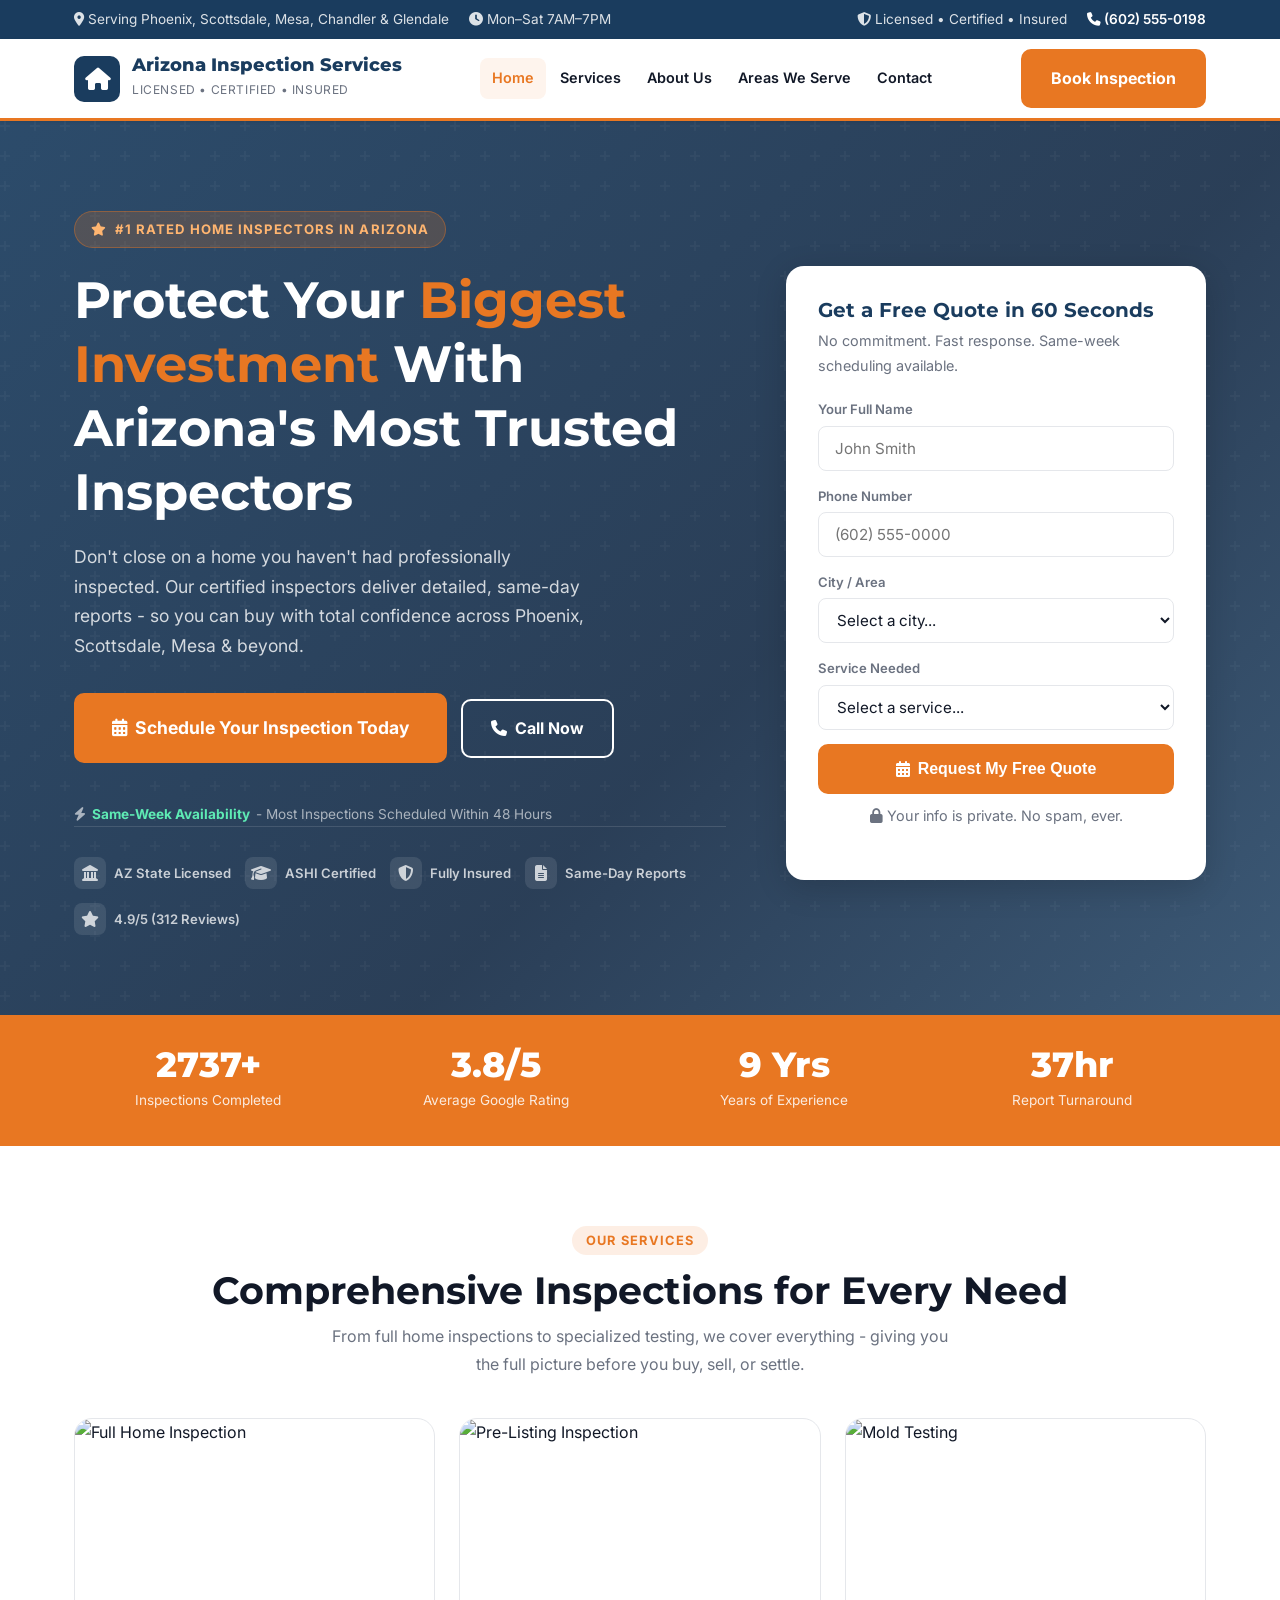
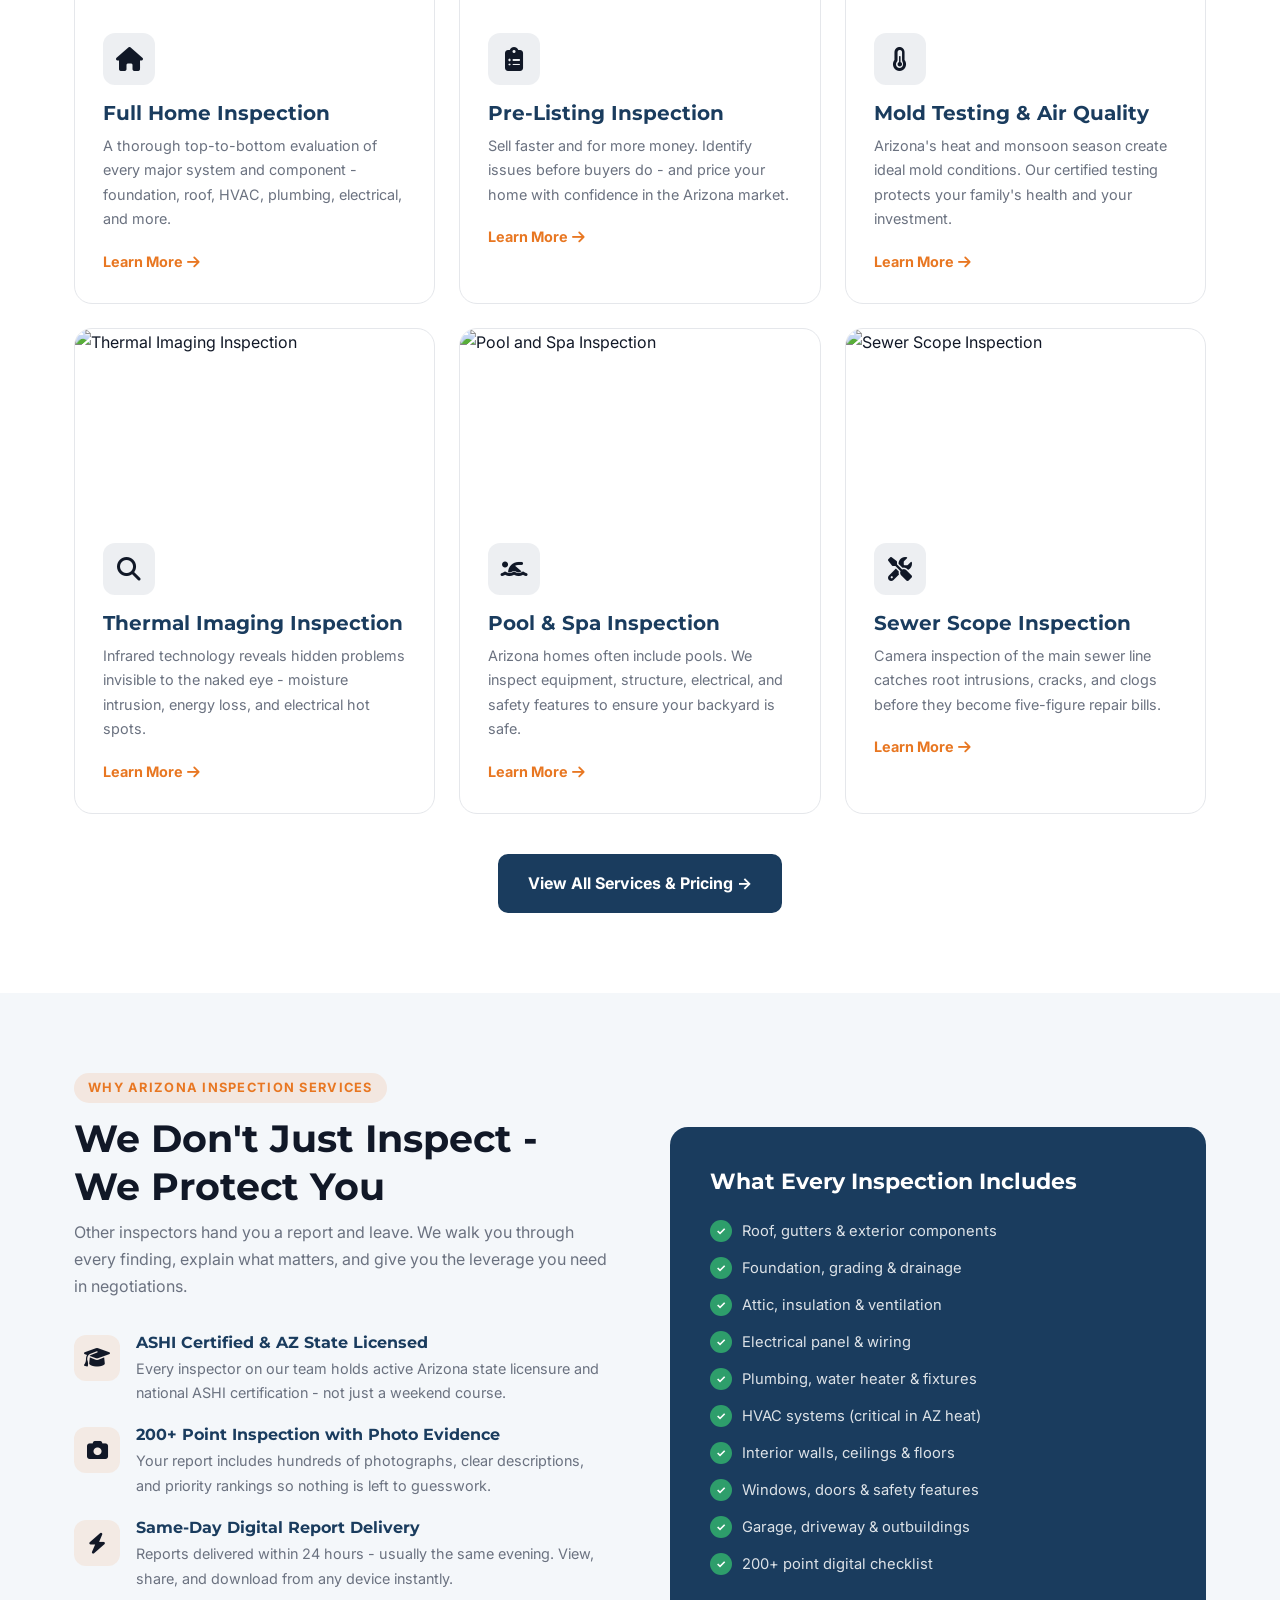
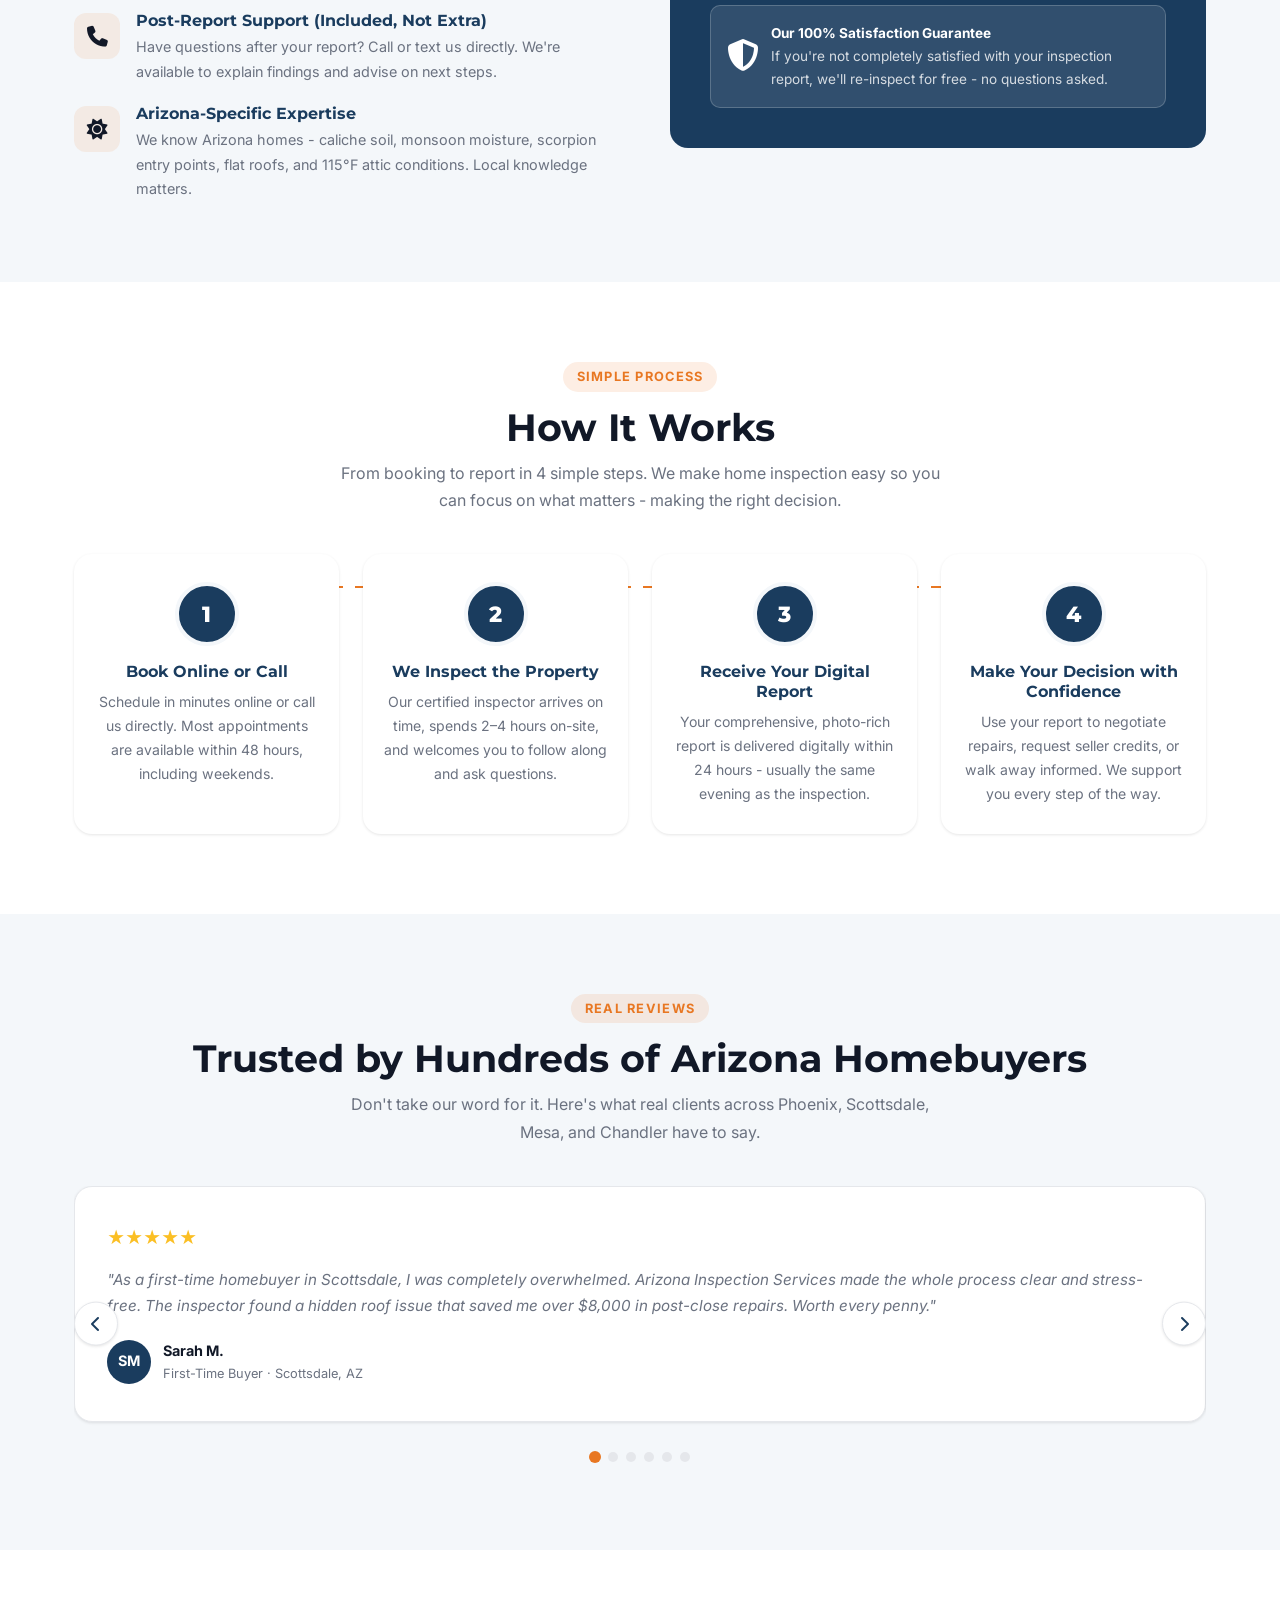
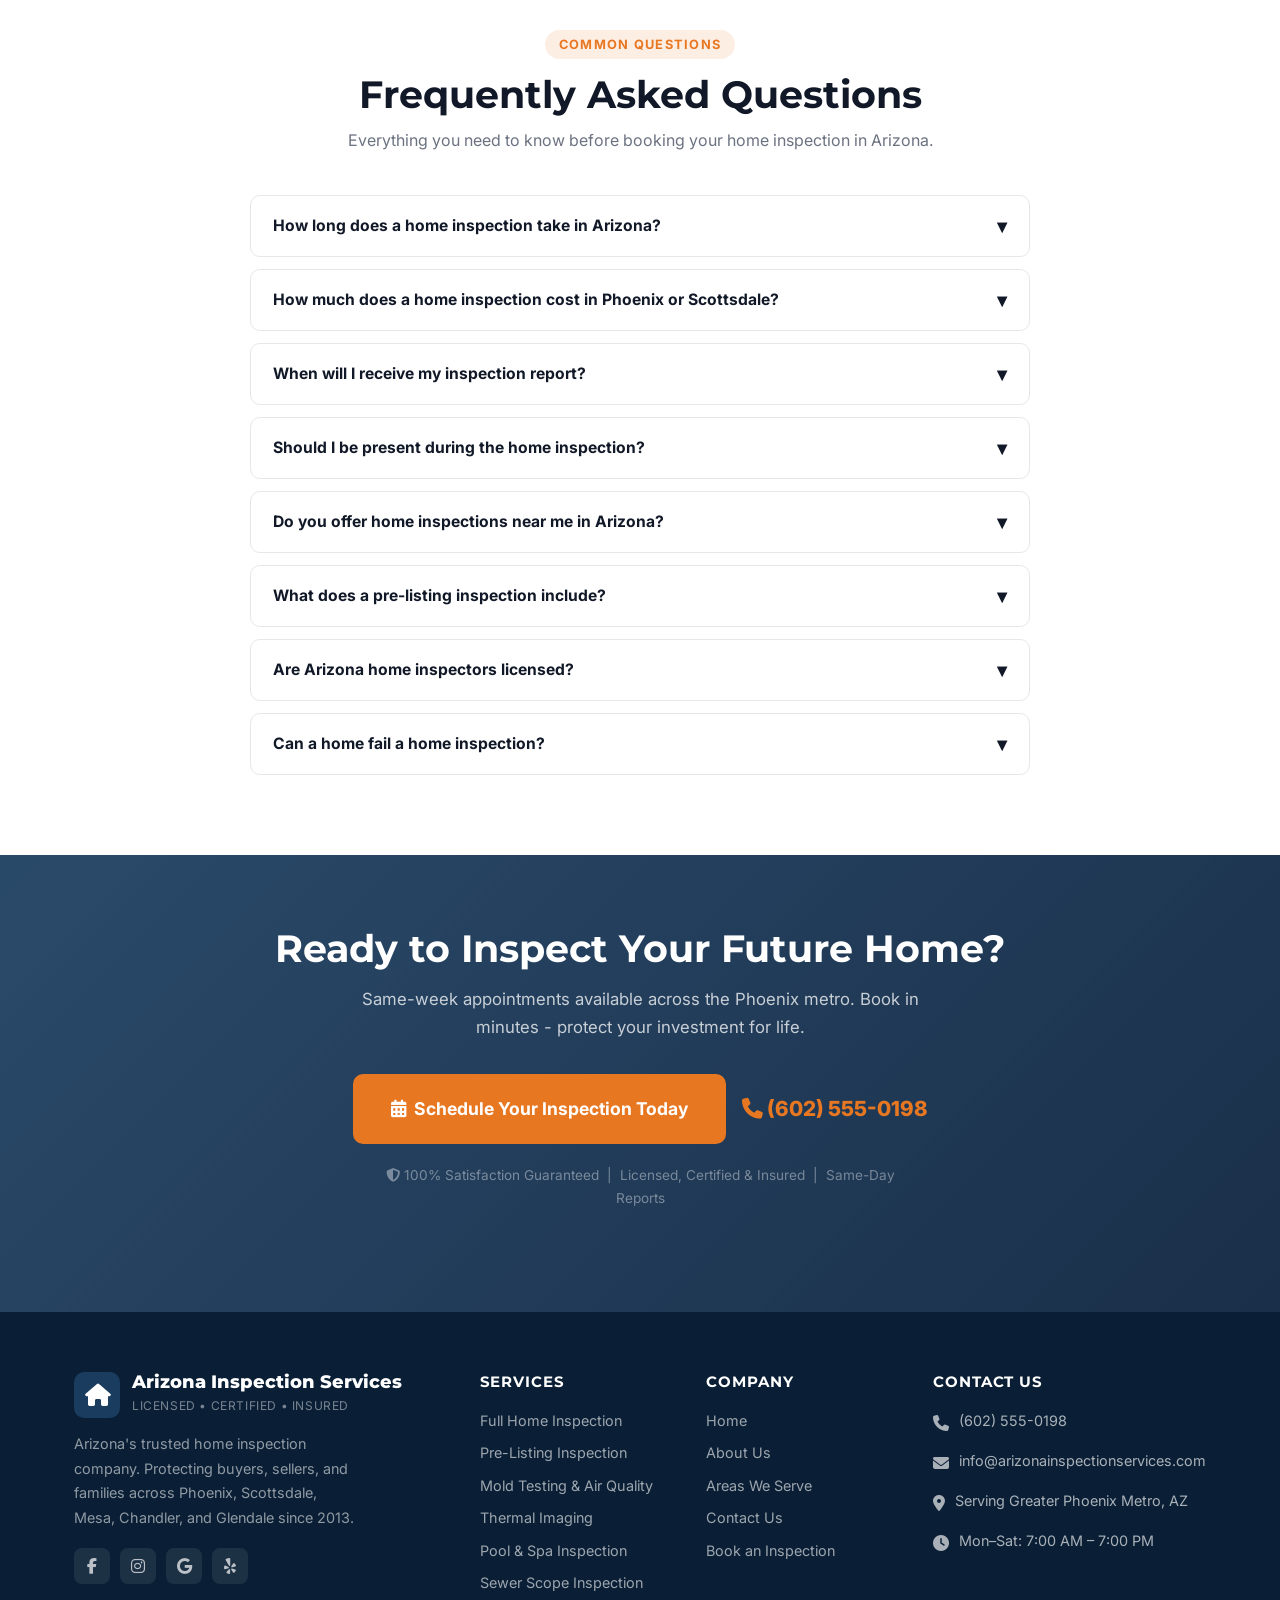
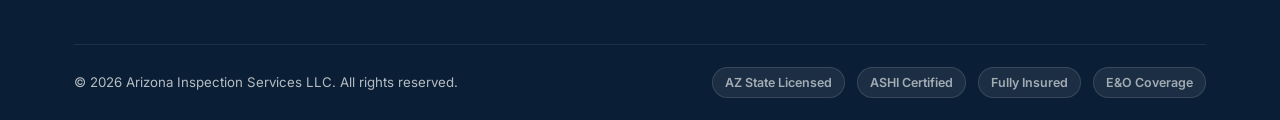
==== index.html @ c0d42d5a "first commit" ====
<!DOCTYPE html>
<html lang="en">
<head>
  <meta charset="UTF-8" />
  <meta name="viewport" content="width=device-width, initial-scale=1.0" />
  <title>Arizona Inspe             <p class="form-note"><i class="fa-solid fa-lock"></i> Your info is private. No spam, ever.</p>tion Services | Licensed Home Inspectors in Phoenix, Scottsdale & Beyond</title>
  <meta name="description" content="Arizona's most trusted home inspection company. Licensed, certified & insured. Serving Phoenix, Scottsdale, Mesa, Chandler & Glendale. Same-week availability. Book online today." />
  <meta name="keywords" content="home inspection Arizona, home inspector Phoenix AZ, home inspection Scottsdale, pre-listing inspection Arizona, sewer scope inspection near me, mold testing Arizona" />
  <link rel="canonical" href="https://www.arizonainspectionservices.com/" />

  <!-- Open Graph -->
  <meta property="og:title" content="Arizona Inspection Services | Licensed Home Inspectors" />
  <meta property="og:description" content="Arizona's most trusted home inspection company. Same-week availability. Serving Phoenix, Scottsdale, Mesa, Chandler & Glendale." />
  <meta property="og:type" content="website" />
  <meta property="og:url" content="https://www.arizonainspectionservices.com/" />

  <!-- Schema.org Local Business -->
  <script type="application/ld+json">
  {
    "@context": "https://schema.org",
    "@type": "HomeAndConstructionBusiness",
    "name": "Arizona Inspection Services",
    "description": "Licensed, certified, and insured home inspection company serving Phoenix, Scottsdale, Mesa, Chandler, and Glendale, Arizona.",
    "url": "https://www.arizonainspectionservices.com",
    "telephone": "+16025550198",
    "email": "info@arizonainspectionservices.com",
    "address": {
      "@type": "PostalAddress",
      "addressLocality": "Phoenix",
      "addressRegion": "AZ",
      "addressCountry": "US"
    },
    "areaServed": ["Phoenix", "Scottsdale", "Mesa", "Chandler", "Glendale", "Tempe", "Gilbert", "Peoria"],
    "openingHours": "Mo-Sa 07:00-19:00",
    "priceRange": "$$",
    "aggregateRating": {
      "@type": "AggregateRating",
      "ratingValue": "4.9",
      "reviewCount": "312"
    }
  }
  </script>

  <link rel="preconnect" href="https://fonts.googleapis.com" />
  <link rel="preconnect" href="https://fonts.gstatic.com" crossorigin />
  <link href="https://fonts.googleapis.com/css2?family=Inter:wght@400;600;700&family=Montserrat:wght@700;800;900&display=swap" rel="stylesheet" />
  <link rel="stylesheet" href="https://cdnjs.cloudflare.com/ajax/libs/font-awesome/6.5.1/css/all.min.css" />
  <link rel="stylesheet" href="styles.css" />
</head>
<body>

  <!-- ===== TOP BAR ===== -->
  <div class="topbar">
    <div class="container">
      <div class="topbar-left">
        <span><i class="fa-solid fa-location-dot"></i> Serving Phoenix, Scottsdale, Mesa, Chandler &amp; Glendale</span>
        <span><i class="fa-solid fa-clock"></i> Mon–Sat 7AM–7PM</span>
      </div>
      <div class="topbar-right">
        <span><i class="fa-solid fa-shield-halved"></i> Licensed &bull; Certified &bull; Insured</span>
        <a href="tel:+16025550198"><i class="fa-solid fa-phone"></i> (602) 555-0198</a>
      </div>
    </div>
  </div>

  <!-- ===== NAVBAR ===== -->
  <nav class="navbar">
    <div class="container">
      <a href="index.html" class="logo">
        <div class="logo-icon"><i class="fa-solid fa-house"></i></div>
        <div class="logo-text">
          <span>Arizona Inspection Services</span>
          <span>Licensed &bull; Certified &bull; Insured</span>
        </div>
      </a>
      <div class="nav-links">
        <a href="index.html" class="active">Home</a>
        <a href="services.html">Services</a>
        <a href="about.html">About Us</a>
        <a href="areas.html">Areas We Serve</a>
        <a href="contact.html">Contact</a>
      </div>
      <div class="nav-cta">
        <a href="tel:+16025550198" class="nav-phone"><i class="fa-solid fa-phone"></i> (602) 555-0198</a>
        <a href="contact.html" class="btn btn-primary">Book Inspection</a>
      </div>
      <div class="hamburger" aria-label="Menu">
        <span></span><span></span><span></span>
      </div>
    </div>
    <div class="mobile-menu">
      <a href="index.html">Home</a>
      <a href="services.html">Services</a>
      <a href="about.html">About Us</a>
      <a href="areas.html">Areas We Serve</a>
      <a href="contact.html">Contact</a>
      <a href="tel:+16025550198" class="btn btn-dark"><i class="fa-solid fa-phone"></i> (602) 555-0198</a>
      <a href="contact.html" class="btn btn-primary">Book Inspection</a>
    </div>
  </nav>

  <!-- ===== HERO ===== -->
  <section class="hero">
    <div class="container">
      <div class="hero-grid">
        <div class="hero-content">
          <div class="hero-badge"><i class="fa-solid fa-star"></i> #1 Rated Home Inspectors in Arizona</div>
          <h1>Protect Your <em>Biggest Investment</em> With Arizona's Most Trusted Inspectors</h1>
          <p class="hero-sub">Don't close on a home you haven't had professionally inspected. Our certified inspectors deliver detailed, same-day reports - so you can buy with total confidence across Phoenix, Scottsdale, Mesa &amp; beyond.</p>
          <div class="hero-actions">
            <a href="contact.html" class="btn btn-primary btn-lg"><i class="fa-solid fa-calendar-days"></i> Schedule Your Inspection Today</a>
            <a href="tel:+16025550198" class="btn btn-outline"><i class="fa-solid fa-phone"></i> Call Now</a>
          </div>
          <div class="hero-urgency"><i class="fa-solid fa-bolt"></i> <span>Same-Week Availability</span> - Most Inspections Scheduled Within 48 Hours</div>
          <div class="trust-badges">
            <div class="trust-badge"><div class="icon"><i class="fa-solid fa-landmark"></i></div> AZ State Licensed</div>
            <div class="trust-badge"><div class="icon"><i class="fa-solid fa-graduation-cap"></i></div> ASHI Certified</div>
            <div class="trust-badge"><div class="icon"><i class="fa-solid fa-shield-halved"></i></div> Fully Insured</div>
            <div class="trust-badge"><div class="icon"><i class="fa-solid fa-file-lines"></i></div> Same-Day Reports</div>
            <div class="trust-badge"><div class="icon"><i class="fa-solid fa-star"></i></div> 4.9/5 (312 Reviews)</div>
          </div>
        </div>

        <!-- Lead Capture Card -->
        <div class="hero-card">
          <h3>Get a Free Quote in 60 Seconds</h3>
          <p>No commitment. Fast response. Same-week scheduling available.</p>
          <form class="hero-form" action="#" method="post">
            <div class="form-group">
              <label for="h-name">Your Full Name</label>
              <input type="text" id="h-name" name="name" placeholder="John Smith" required />
            </div>
            <div class="form-group">
              <label for="h-phone">Phone Number</label>
              <input type="tel" id="h-phone" name="phone" placeholder="(602) 555-0000" required />
            </div>
            <div class="form-group">
              <label for="h-city">City / Area</label>
              <select id="h-city" name="city">
                <option value="">Select a city...</option>
                <option>Phoenix</option>
                <option>Scottsdale</option>
                <option>Mesa</option>
                <option>Chandler</option>
                <option>Glendale</option>
                <option>Tempe</option>
                <option>Gilbert</option>
                <option>Peoria</option>
                <option>Other Arizona City</option>
              </select>
            </div>
            <div class="form-group">
              <label for="h-service">Service Needed</label>
              <select id="h-service" name="service">
                <option value="">Select a service...</option>
                <option>Full Home Inspection</option>
                <option>Pre-Listing Inspection</option>
                <option>Mold Testing / Air Quality</option>
                <option>Thermal Imaging Inspection</option>
                <option>Pool &amp; Spa Inspection</option>
                <option>Sewer Scope Inspection</option>
              </select>
            </div>
            <button type="submit" class="btn btn-primary"><i class="fa-solid fa-calendar-days"></i> Request My Free Quote</button>
            <p class="form-note"><i class="fa-solid fa-lock"></i> Your info is private. No spam, ever.</p>
          </form>
        </div>
      </div>
    </div>
  </section>

  <!-- ===== STATS BAR ===== -->
  <div class="stats-bar">
    <div class="container">
      <div class="stats-grid">
        <div class="stat-item">
          <span class="stat-number" data-target="3500" data-suffix="+">3,500+</span>
          <span class="stat-label">Inspections Completed</span>
        </div>
        <div class="stat-item">
          <span class="stat-number" data-target="4.9" data-suffix="/5">4.9/5</span>
          <span class="stat-label">Average Google Rating</span>
        </div>
        <div class="stat-item">
          <span class="stat-number" data-target="12" data-suffix=" Yrs">12 Yrs</span>
          <span class="stat-label">Years of Experience</span>
        </div>
        <div class="stat-item">
          <span class="stat-number" data-target="48" data-suffix="hr">48hr</span>
          <span class="stat-label">Report Turnaround</span>
        </div>
      </div>
    </div>
  </div>

  <!-- ===== SERVICES OVERVIEW ===== -->
  <section>
    <div class="container">
      <div class="text-center fade-in">
        <span class="section-label">Our Services</span>
        <h2 class="section-title">Comprehensive Inspections for Every Need</h2>
        <p class="section-sub">From full home inspections to specialized testing, we cover everything - giving you the full picture before you buy, sell, or settle.</p>
      </div>
      <div class="services-grid">
        <div class="service-card fade-in fade-in-delay-1">
          <img src="https://images.unsplash.com/photo-1570129477492-45c003edd2be?auto=format&fit=crop&w=600&q=80" alt="Full Home Inspection" class="service-card-img" loading="lazy" />
          <div class="service-card-body">
          <div class="service-icon"><i class="fa-solid fa-house"></i></div>
          <h3>Full Home Inspection</h3>
          <p>A thorough top-to-bottom evaluation of every major system and component - foundation, roof, HVAC, plumbing, electrical, and more.</p>
          <a href="services.html#full-home" class="link">Learn More <i class="fa-solid fa-arrow-right"></i></a>
          </div>
        </div>
        <div class="service-card fade-in fade-in-delay-2">
          <img src="https://images.unsplash.com/photo-1600596542815-ffad4c1539a9?auto=format&fit=crop&w=600&q=80" alt="Pre-Listing Inspection" class="service-card-img" loading="lazy" />
          <div class="service-card-body">
          <div class="service-icon"><i class="fa-solid fa-clipboard-list"></i></div>
          <h3>Pre-Listing Inspection</h3>
          <p>Sell faster and for more money. Identify issues before buyers do - and price your home with confidence in the Arizona market.</p>
          <a href="services.html#pre-listing" class="link">Learn More <i class="fa-solid fa-arrow-right"></i></a>
          </div>
        </div>
        <div class="service-card fade-in fade-in-delay-3">
          <img src="https://images.unsplash.com/photo-1692576856158-01273c3ad9ac?auto=format&fit=crop&w=600&q=80" alt="Mold Testing" class="service-card-img" loading="lazy" />
          <div class="service-card-body">
          <div class="service-icon"><i class="fa-solid fa-temperature-half"></i></div>
          <h3>Mold Testing &amp; Air Quality</h3>
          <p>Arizona's heat and monsoon season create ideal mold conditions. Our certified testing protects your family's health and your investment.</p>
          <a href="services.html#mold-testing" class="link">Learn More <i class="fa-solid fa-arrow-right"></i></a>
          </div>
        </div>
        <div class="service-card fade-in fade-in-delay-1">
          <img src="https://images.unsplash.com/photo-1680798709568-66fb4b1df656?auto=format&fit=crop&w=600&q=80" alt="Thermal Imaging Inspection" class="service-card-img" loading="lazy" />
          <div class="service-card-body">
          <div class="service-icon"><i class="fa-solid fa-magnifying-glass"></i></div>
          <h3>Thermal Imaging Inspection</h3>
          <p>Infrared technology reveals hidden problems invisible to the naked eye - moisture intrusion, energy loss, and electrical hot spots.</p>
          <a href="services.html#thermal-imaging" class="link">Learn More <i class="fa-solid fa-arrow-right"></i></a>
          </div>
        </div>
        <div class="service-card fade-in fade-in-delay-2">
          <img src="https://images.unsplash.com/photo-1729888874373-a2ef66f919ea?auto=format&fit=crop&w=600&q=80" alt="Pool and Spa Inspection" class="service-card-img" loading="lazy" />
          <div class="service-card-body">
          <div class="service-icon"><i class="fa-solid fa-person-swimming"></i></div>
          <h3>Pool &amp; Spa Inspection</h3>
          <p>Arizona homes often include pools. We inspect equipment, structure, electrical, and safety features to ensure your backyard is safe.</p>
          <a href="services.html#pool-spa" class="link">Learn More <i class="fa-solid fa-arrow-right"></i></a>
          </div>
        </div>
        <div class="service-card fade-in fade-in-delay-3">
          <img src="https://images.unsplash.com/photo-1742112125701-6b684d5bc98f?auto=format&fit=crop&w=600&q=80" alt="Sewer Scope Inspection" class="service-card-img" loading="lazy" />
          <div class="service-card-body">
          <div class="service-icon"><i class="fa-solid fa-screwdriver-wrench"></i></div>
          <h3>Sewer Scope Inspection</h3>
          <p>Camera inspection of the main sewer line catches root intrusions, cracks, and clogs before they become five-figure repair bills.</p>
          <a href="services.html#sewer-scope" class="link">Learn More <i class="fa-solid fa-arrow-right"></i></a>
          </div>
        </div>
      </div>
      <div class="text-center" style="margin-top:40px;">
        <a href="services.html" class="btn btn-dark">View All Services &amp; Pricing →</a>
      </div>
    </div>
  </section>

  <!-- ===== WHY CHOOSE US ===== -->
  <section class="alt-bg">
    <div class="container">
      <div class="why-grid">
        <div>
          <span class="section-label">Why Arizona Inspection Services</span>
          <h2 class="section-title">We Don't Just Inspect - We Protect You</h2>
          <p style="color:var(--gray); margin-bottom:32px;">Other inspectors hand you a report and leave. We walk you through every finding, explain what matters, and give you the leverage you need in negotiations.</p>
          <div class="why-list">
            <div class="why-item fade-in">
              <div class="icon"><i class="fa-solid fa-graduation-cap"></i></div>
              <div>
                <h4>ASHI Certified &amp; AZ State Licensed</h4>
                <p>Every inspector on our team holds active Arizona state licensure and national ASHI certification - not just a weekend course.</p>
              </div>
            </div>
            <div class="why-item fade-in">
              <div class="icon"><i class="fa-solid fa-camera"></i></div>
              <div>
                <h4>200+ Point Inspection with Photo Evidence</h4>
                <p>Your report includes hundreds of photographs, clear descriptions, and priority rankings so nothing is left to guesswork.</p>
              </div>
            </div>
            <div class="why-item fade-in">
              <div class="icon"><i class="fa-solid fa-bolt"></i></div>
              <div>
                <h4>Same-Day Digital Report Delivery</h4>
                <p>Reports delivered within 24 hours - usually the same evening. View, share, and download from any device instantly.</p>
              </div>
            </div>
            <div class="why-item fade-in">
              <div class="icon"><i class="fa-solid fa-phone"></i></div>
              <div>
                <h4>Post-Report Support (Included, Not Extra)</h4>
                <p>Have questions after your report? Call or text us directly. We're available to explain findings and advise on next steps.</p>
              </div>
            </div>
            <div class="why-item fade-in">
              <div class="icon"><i class="fa-solid fa-sun"></i></div>
              <div>
                <h4>Arizona-Specific Expertise</h4>
                <p>We know Arizona homes - caliche soil, monsoon moisture, scorpion entry points, flat roofs, and 115°F attic conditions. Local knowledge matters.</p>
              </div>
            </div>
          </div>
        </div>
        <div class="why-visual fade-in">
          <h3>What Every Inspection Includes</h3>
          <div class="why-checklist">
            <div class="why-check">Roof, gutters &amp; exterior components</div>
            <div class="why-check">Foundation, grading &amp; drainage</div>
            <div class="why-check">Attic, insulation &amp; ventilation</div>
            <div class="why-check">Electrical panel &amp; wiring</div>
            <div class="why-check">Plumbing, water heater &amp; fixtures</div>
            <div class="why-check">HVAC systems (critical in AZ heat)</div>
            <div class="why-check">Interior walls, ceilings &amp; floors</div>
            <div class="why-check">Windows, doors &amp; safety features</div>
            <div class="why-check">Garage, driveway &amp; outbuildings</div>
            <div class="why-check">200+ point digital checklist</div>
          </div>
          <div class="guarantee-badge">
            <div class="g-icon"><i class="fa-solid fa-shield-halved"></i></div>
            <div>
              <p><strong>Our 100% Satisfaction Guarantee</strong><br/>If you're not completely satisfied with your inspection report, we'll re-inspect for free - no questions asked.</p>
            </div>
          </div>
        </div>
      </div>
    </div>
  </section>

  <!-- ===== HOW IT WORKS ===== -->
  <section>
    <div class="container">
      <div class="text-center fade-in">
        <span class="section-label">Simple Process</span>
        <h2 class="section-title">How It Works</h2>
        <p class="section-sub">From booking to report in 4 simple steps. We make home inspection easy so you can focus on what matters - making the right decision.</p>
      </div>
      <div class="steps-grid">
        <div class="step-card fade-in fade-in-delay-1">
          <div class="step-number">1</div>
          <h4>Book Online or Call</h4>
          <p>Schedule in minutes online or call us directly. Most appointments are available within 48 hours, including weekends.</p>
        </div>
        <div class="step-card fade-in fade-in-delay-2">
          <div class="step-number">2</div>
          <h4>We Inspect the Property</h4>
          <p>Our certified inspector arrives on time, spends 2–4 hours on-site, and welcomes you to follow along and ask questions.</p>
        </div>
        <div class="step-card fade-in fade-in-delay-3">
          <div class="step-number">3</div>
          <h4>Receive Your Digital Report</h4>
          <p>Your comprehensive, photo-rich report is delivered digitally within 24 hours - usually the same evening as the inspection.</p>
        </div>
        <div class="step-card fade-in fade-in-delay-3">
          <div class="step-number">4</div>
          <h4>Make Your Decision with Confidence</h4>
          <p>Use your report to negotiate repairs, request seller credits, or walk away informed. We support you every step of the way.</p>
        </div>
      </div>
    </div>
  </section>

  <!-- ===== TESTIMONIALS ===== -->
  <section class="alt-bg">
    <div class="container">
      <div class="text-center fade-in">
        <span class="section-label">Real Reviews</span>
        <h2 class="section-title">Trusted by Hundreds of Arizona Homebuyers</h2>
        <p class="section-sub">Don't take our word for it. Here's what real clients across Phoenix, Scottsdale, Mesa, and Chandler have to say.</p>
      </div>
      <div class="testimonial-slider">
        <div class="testimonial-track">
          <div class="testimonial-card">
            <div class="stars">★★★★★</div>
            <p class="testimonial-text">"As a first-time homebuyer in Scottsdale, I was completely overwhelmed. Arizona Inspection Services made the whole process clear and stress-free. The inspector found a hidden roof issue that saved me over $8,000 in post-close repairs. Worth every penny."</p>
            <div class="testimonial-author">
              <div class="author-avatar">SM</div>
              <div>
                <div class="author-name">Sarah M.</div>
                <div class="author-detail">First-Time Buyer · Scottsdale, AZ</div>
              </div>
            </div>
          </div>
          <div class="testimonial-card">
            <div class="stars">★★★★★</div>
            <p class="testimonial-text">"I've worked with a lot of home inspectors as a real estate agent in Phoenix. Arizona Inspection Services is my go-to referral every single time. Their reports are detailed, delivered fast, and their inspectors are professional and thorough. My clients love them."</p>
            <div class="testimonial-author">
              <div class="author-avatar">DR</div>
              <div>
                <div class="author-name">David R.</div>
                <div class="author-detail">Realtor · Phoenix, AZ</div>
              </div>
            </div>
          </div>
          <div class="testimonial-card">
            <div class="stars">★★★★★</div>
            <p class="testimonial-text">"The sewer scope inspection found a crack in the main line that would have cost $12,000 to fix. I was able to negotiate it into the sale price. These guys paid for themselves 20x over. Absolutely use them for any property in the Mesa or Chandler area."</p>
            <div class="testimonial-author">
              <div class="author-avatar">JL</div>
              <div>
                <div class="author-name">James L.</div>
                <div class="author-detail">Homebuyer · Mesa, AZ</div>
              </div>
            </div>
          </div>
          <div class="testimonial-card">
            <div class="stars">★★★★★</div>
            <p class="testimonial-text">"We ordered a pre-listing inspection before putting our Chandler home on the market. Discovered a few things we were able to fix for under $500 - and avoided any buyer requests for big credits. Sold in 6 days over asking. Best investment before selling."</p>
            <div class="testimonial-author">
              <div class="author-avatar">TK</div>
              <div>
                <div class="author-name">Tracy K.</div>
                <div class="author-detail">Home Seller · Chandler, AZ</div>
              </div>
            </div>
          </div>
          <div class="testimonial-card">
            <div class="stars">★★★★★</div>
            <p class="testimonial-text">"The thermal imaging inspection showed moisture behind a bathroom wall that the seller never disclosed. We used the report to negotiate a $6,500 credit. The inspector was incredibly knowledgeable and took the time to explain everything. Highly recommend."</p>
            <div class="testimonial-author">
              <div class="author-avatar">KP</div>
              <div>
                <div class="author-name">Karen P.</div>
                <div class="author-detail">Homebuyer · Glendale, AZ</div>
              </div>
            </div>
          </div>
          <div class="testimonial-card">
            <div class="stars">★★★★★</div>
            <p class="testimonial-text">"Booked online Monday, inspected Wednesday, report in my inbox by 8pm the same day. The process was incredibly smooth. I appreciated that I could follow the inspector room by room and ask questions in real time. Report was detailed, clear, and easy to share with my attorney."</p>
            <div class="testimonial-author">
              <div class="author-avatar">MB</div>
              <div>
                <div class="author-name">Michael B.</div>
                <div class="author-detail">Buyer &amp; Investor · Tempe, AZ</div>
              </div>
            </div>
          </div>
        </div>
        <button class="slider-btn slider-prev" aria-label="Previous"><i class="fa-solid fa-chevron-left"></i></button>
        <button class="slider-btn slider-next" aria-label="Next"><i class="fa-solid fa-chevron-right"></i></button>
        <div class="slider-dots"></div>
      </div>
    </div>
  </section>

  <!-- ===== FAQ ===== -->
  <section>
    <div class="container">
      <div class="text-center fade-in">
        <span class="section-label">Common Questions</span>
        <h2 class="section-title">Frequently Asked Questions</h2>
        <p class="section-sub">Everything you need to know before booking your home inspection in Arizona.</p>
      </div>
      <div class="faq-list">
        <div class="faq-item">
          <button class="faq-question">How long does a home inspection take in Arizona? <span class="faq-chevron">▾</span></button>
          <div class="faq-answer">A typical full home inspection takes 2–4 hours depending on the size, age, and condition of the property. Larger homes or those with pools, guest houses, or additional structures may take longer. We encourage you to be present for the full inspection.</div>
        </div>
        <div class="faq-item">
          <button class="faq-question">How much does a home inspection cost in Phoenix or Scottsdale? <span class="faq-chevron">▾</span></button>
          <div class="faq-answer">Our full home inspections start at $325 for homes under 1,500 sq ft and increase based on square footage. Specialty services like sewer scoping, mold testing, and thermal imaging are priced separately. Contact us for a fast, free quote tailored to your property.</div>
        </div>
        <div class="faq-item">
          <button class="faq-question">When will I receive my inspection report? <span class="faq-chevron">▾</span></button>
          <div class="faq-answer">Your comprehensive digital report is delivered within 24 hours of the inspection - in most cases, the same evening. Reports are photo-rich, easy to read, and can be shared instantly with your real estate agent, attorney, or lender.</div>
        </div>
        <div class="faq-item">
          <button class="faq-question">Should I be present during the home inspection? <span class="faq-chevron">▾</span></button>
          <div class="faq-answer">We strongly encourage it. Being present lets you ask questions in real time, understand the condition of the home firsthand, and get a feel for the severity of any issues found. You'll leave with far more context than the report alone can provide.</div>
        </div>
        <div class="faq-item">
          <button class="faq-question">Do you offer home inspections near me in Arizona? <span class="faq-chevron">▾</span></button>
          <div class="faq-answer">We serve all major cities in the greater Phoenix metro area including Phoenix, Scottsdale, Mesa, Chandler, Glendale, Tempe, Gilbert, Peoria, Surprise, Goodyear, and surrounding communities. Check our Areas We Serve page for a full list.</div>
        </div>
        <div class="faq-item">
          <button class="faq-question">What does a pre-listing inspection include? <span class="faq-chevron">▾</span></button>
          <div class="faq-answer">A pre-listing (seller's) inspection is identical to a full buyer's inspection. It covers all major systems and components of the home. The difference is timing - you get it before listing so you can address issues proactively, price confidently, and avoid deal-killing surprises later.</div>
        </div>
        <div class="faq-item">
          <button class="faq-question">Are Arizona home inspectors licensed? <span class="faq-chevron">▾</span></button>
          <div class="faq-answer">Yes. The state of Arizona requires home inspectors to be licensed through the Arizona Board of Technical Registration (BTR). All Arizona Inspection Services inspectors hold active AZ state licensure, national ASHI certification, and carry full E&amp;O and general liability insurance.</div>
        </div>
        <div class="faq-item">
          <button class="faq-question">Can a home fail a home inspection? <span class="faq-chevron">▾</span></button>
          <div class="faq-answer">No - a home inspection is not a pass/fail test. It's an objective evaluation of the property's current condition. All homes have some findings. The inspector's job is to document them clearly so you can make an informed decision about whether and how to proceed with the purchase.</div>
        </div>
      </div>
    </div>
  </section>

  <!-- ===== CTA BANNER ===== -->
  <section class="cta-banner">
    <div class="container">
      <h2>Ready to Inspect Your Future Home?</h2>
      <p>Same-week appointments available across the Phoenix metro. Book in minutes - protect your investment for life.</p>
      <div class="cta-actions">
        <a href="contact.html" class="btn btn-primary btn-lg"><i class="fa-solid fa-calendar-days"></i> Schedule Your Inspection Today</a>
        <div class="cta-phone">
          <a href="tel:+16025550198" style="color:var(--secondary);"><i class="fa-solid fa-phone"></i> (602) 555-0198</a>
        </div>
      </div>
      <p style="margin-top:20px; font-size:.85rem; color:rgba(255,255,255,.4);"><i class="fa-solid fa-shield-halved"></i> 100% Satisfaction Guaranteed &nbsp;|&nbsp; Licensed, Certified &amp; Insured &nbsp;|&nbsp; Same-Day Reports</p>
    </div>
  </section>

  <!-- ===== FOOTER ===== -->
  <footer>
    <div class="container">
      <div class="footer-grid">
        <div class="footer-brand">
          <a href="index.html" class="logo">
            <div class="logo-icon"><i class="fa-solid fa-house"></i></div>
            <div class="logo-text">
              <span>Arizona Inspection Services</span>
              <span>Licensed &bull; Certified &bull; Insured</span>
            </div>
          </a>
          <p>Arizona's trusted home inspection company. Protecting buyers, sellers, and families across Phoenix, Scottsdale, Mesa, Chandler, and Glendale since 2013.</p>
          <div class="footer-social">
            <a class="social-link" href="#" aria-label="Facebook"><i class="fa-brands fa-facebook-f"></i></a>
            <a class="social-link" href="#" aria-label="Instagram"><i class="fa-brands fa-instagram"></i></a>
            <a class="social-link" href="#" aria-label="Google"><i class="fa-brands fa-google"></i></a>
            <a class="social-link" href="#" aria-label="Yelp"><i class="fa-brands fa-yelp"></i></a>
          </div>
        </div>
        <div>
          <h4>Services</h4>
          <ul class="footer-links">
            <li><a href="services.html#full-home">Full Home Inspection</a></li>
            <li><a href="services.html#pre-listing">Pre-Listing Inspection</a></li>
            <li><a href="services.html#mold-testing">Mold Testing &amp; Air Quality</a></li>
            <li><a href="services.html#thermal-imaging">Thermal Imaging</a></li>
            <li><a href="services.html#pool-spa">Pool &amp; Spa Inspection</a></li>
            <li><a href="services.html#sewer-scope">Sewer Scope Inspection</a></li>
          </ul>
        </div>
        <div>
          <h4>Company</h4>
          <ul class="footer-links">
            <li><a href="index.html">Home</a></li>
            <li><a href="about.html">About Us</a></li>
            <li><a href="areas.html">Areas We Serve</a></li>
            <li><a href="contact.html">Contact Us</a></li>
            <li><a href="contact.html">Book an Inspection</a></li>
          </ul>
        </div>
        <div>
          <h4>Contact Us</h4>
          <div class="footer-contact-item">
            <span class="icon"><i class="fa-solid fa-phone"></i></span>
            <div><a href="tel:+16025550198">(602) 555-0198</a></div>
          </div>
          <div class="footer-contact-item">
            <span class="icon"><i class="fa-solid fa-envelope"></i></span>
            <div><a href="mailto:info@arizonainspectionservices.com">info@arizonainspectionservices.com</a></div>
          </div>
          <div class="footer-contact-item">
            <span class="icon"><i class="fa-solid fa-location-dot"></i></span>
            <div>Serving Greater Phoenix Metro, AZ</div>
          </div>
          <div class="footer-contact-item">
            <span class="icon"><i class="fa-solid fa-clock"></i></span>
            <div>Mon–Sat: 7:00 AM – 7:00 PM</div>
          </div>
        </div>
      </div>
      <div class="footer-bottom">
        <span>© 2026 Arizona Inspection Services LLC. All rights reserved.</span>
        <div class="footer-badges">
          <span class="footer-badge">AZ State Licensed</span>
          <span class="footer-badge">ASHI Certified</span>
          <span class="footer-badge">Fully Insured</span>
          <span class="footer-badge">E&amp;O Coverage</span>
        </div>
      </div>
    </div>
  </footer>

  <script src="script.js"></script>
</body>
</html>
---- styles.css ----
/* ============================================
   ARIZONA INSPECTION SERVICES - MAIN STYLESHEET
   ============================================ */

/* --- Reset & Base --- */
*, *::before, *::after { box-sizing: border-box; margin: 0; padding: 0; }

:root {
  --primary:    #1A3C5E;   /* Deep navy */
  --secondary:  #E87722;   /* Arizona sunset orange */
  --accent:     #2E9E6B;   /* Trust green */
  --light:      #F4F7FA;
  --dark:        #111827;
  --gray:        #6B7280;
  --border:      #E5E7EB;
  --white:       #FFFFFF;
  --font-main:   'Inter', 'Segoe UI', sans-serif;
  --font-head:   'Montserrat', 'Segoe UI', sans-serif;
  --shadow-sm:   0 1px 3px rgba(0,0,0,.10);
  --shadow-md:   0 4px 16px rgba(0,0,0,.12);
  --shadow-lg:   0 8px 32px rgba(0,0,0,.16);
  --radius:      10px;
  --radius-lg:   18px;
  --transition:  .25s ease;
}

html { scroll-behavior: smooth; }

/* --- Icon base --- */
.fa-solid, .fa-brands, .fa-regular {
  line-height: 1;
}
.icon-btn { display: inline-flex; align-items: center; gap: 8px; }


body {
  font-family: var(--font-main);
  color: var(--dark);
  background: var(--white);
  line-height: 1.7;
  font-size: 16px;
}

img { max-width: 100%; display: block; }
a  { color: inherit; text-decoration: none; }
ul { list-style: none; }

.container {
  max-width: 1180px;
  margin: 0 auto;
  padding: 0 24px;
}

/* --- Typography --- */
h1,h2,h3,h4,h5 { font-family: var(--font-head); font-weight: 700; line-height: 1.25; }
h1 { font-size: clamp(2rem, 5vw, 3.2rem); }
h2 { font-size: clamp(1.6rem, 3vw, 2.4rem); }
h3 { font-size: 1.25rem; }
p  { margin-bottom: 1rem; }

.section-label {
  display: inline-block;
  background: rgba(232,119,34,.12);
  color: var(--secondary);
  font-size: .8rem;
  font-weight: 700;
  letter-spacing: .1em;
  text-transform: uppercase;
  padding: 4px 14px;
  border-radius: 50px;
  margin-bottom: 12px;
}
.section-title { margin-bottom: .5rem; }
.section-sub   { color: var(--gray); max-width: 620px; margin: 0 auto 2.5rem; }
.text-center   { text-align: center; }

/* --- Buttons --- */
.btn {
  display: inline-flex;
  align-items: center;
  gap: 8px;
  padding: 14px 28px;
  border-radius: var(--radius);
  font-weight: 700;
  font-size: 1rem;
  cursor: pointer;
  border: 2px solid transparent;
  transition: var(--transition);
  white-space: nowrap;
}
.btn-primary {
  background: var(--secondary);
  color: var(--white);
  border-color: var(--secondary);
}
.btn-primary:hover { background: #c9631a; border-color: #c9631a; transform: translateY(-2px); box-shadow: var(--shadow-md); }

.btn-outline {
  background: transparent;
  color: var(--white);
  border-color: var(--white);
}
.btn-outline:hover { background: var(--white); color: var(--primary); }

.btn-dark {
  background: var(--primary);
  color: var(--white);
  border-color: var(--primary);
}
.btn-dark:hover { background: #122d47; }

.btn-lg { padding: 18px 36px; font-size: 1.1rem; }

/* --- Top Bar --- */
.topbar {
  background: var(--primary);
  color: rgba(255,255,255,.85);
  font-size: .85rem;
  padding: 8px 0;
}
.topbar .container {
  display: flex;
  justify-content: space-between;
  align-items: center;
  gap: 12px;
  flex-wrap: wrap;
}
.topbar a { color: var(--white); font-weight: 600; }
.topbar a:hover { color: var(--secondary); }
.topbar-left, .topbar-right { display: flex; align-items: center; gap: 20px; }

/* --- Header / Navbar --- */
.navbar {
  background: var(--white);
  position: sticky;
  top: 0;
  z-index: 100;
  box-shadow: var(--shadow-sm);
  border-bottom: 3px solid var(--secondary);
}
.navbar .container {
  display: flex;
  align-items: center;
  justify-content: space-between;
  padding-top: 10px;
  padding-bottom: 10px;
  gap: 24px;
}
.logo { display: flex; align-items: center; gap: 12px; }
.logo-icon {
  width: 46px; height: 46px;
  background: var(--primary);
  border-radius: 10px;
  display: flex; align-items: center; justify-content: center;
  color: var(--white);
  font-size: 1.4rem;
}
.logo-text span:first-child {
  display: block;
  font-family: var(--font-head);
  font-weight: 800;
  font-size: 1.1rem;
  color: var(--primary);
  line-height: 1.1;
}
.logo-text span:last-child {
  font-size: .75rem;
  color: var(--gray);
  letter-spacing: .05em;
  text-transform: uppercase;
}

.nav-links { display: flex; align-items: center; gap: 2px; }
.nav-links a {
  padding: 8px 12px;
  font-weight: 600;
  font-size: .9rem;
  color: var(--dark);
  border-radius: 8px;
  transition: var(--transition);
  white-space: nowrap;
}
.nav-links a:hover, .nav-links a.active { color: var(--secondary); background: rgba(232,119,34,.08); }

.nav-cta { display: flex; align-items: center; gap: 12px; }
.nav-phone { display: none; }
.nav-phone:hover { color: var(--secondary); }

/* Hamburger */
.hamburger { display: none; flex-direction: column; gap: 5px; cursor: pointer; padding: 8px; }
.hamburger span { width: 24px; height: 2px; background: var(--primary); transition: var(--transition); border-radius: 2px; }
.hamburger.open span:nth-child(1) { transform: rotate(45deg) translate(5px,5px); }
.hamburger.open span:nth-child(2) { opacity: 0; }
.hamburger.open span:nth-child(3) { transform: rotate(-45deg) translate(5px,-5px); }

/* Mobile menu - hidden by default on all screen sizes, shown only when .open */
.mobile-menu { display: none; }

/* --- Hero --- */
.hero {
  background:
    linear-gradient(135deg, rgba(26,60,94,0.92) 0%, rgba(13,36,64,0.88) 60%, rgba(26,60,94,0.85) 100%),
    url('https://images.unsplash.com/photo-1570129477492-45c003edd2be?auto=format&fit=crop&w=1600&q=80') center/cover no-repeat;
  color: var(--white);
  padding: 90px 0 80px;
  position: relative;
  overflow: hidden;
}
.hero::before {
  content: '';
  position: absolute;
  inset: 0;
  background: url("data:image/svg+xml,%3Csvg width='60' height='60' viewBox='0 0 60 60' xmlns='http://www.w3.org/2000/svg'%3E%3Cg fill='none' fill-rule='evenodd'%3E%3Cg fill='%23ffffff' fill-opacity='0.03'%3E%3Cpath d='M36 34v-4h-2v4h-4v2h4v4h2v-4h4v-2h-4zm0-30V0h-2v4h-4v2h4v4h2V6h4V4h-4zM6 34v-4H4v4H0v2h4v4h2v-4h4v-2H6zM6 4V0H4v4H0v2h4v4h2V6h4V4H6z'/%3E%3C/g%3E%3C/g%3E%3C/svg%3E");
}
.hero-grid {
  display: grid;
  grid-template-columns: 1fr 420px;
  gap: 60px;
  align-items: center;
  position: relative;
}
.hero-badge {
  display: inline-flex;
  align-items: center;
  gap: 8px;
  background: rgba(232,119,34,.2);
  border: 1px solid rgba(232,119,34,.4);
  color: #ffb570;
  font-size: .82rem;
  font-weight: 700;
  letter-spacing: .08em;
  text-transform: uppercase;
  padding: 6px 16px;
  border-radius: 50px;
  margin-bottom: 20px;
}
.hero h1 { color: var(--white); margin-bottom: 18px; }
.hero h1 em { color: var(--secondary); font-style: normal; }
.hero-sub {
  font-size: 1.1rem;
  color: rgba(255,255,255,.8);
  max-width: 520px;
  margin-bottom: 32px;
}
.hero-actions { display: flex; flex-wrap: wrap; gap: 14px; align-items: center; margin-bottom: 40px; }
.hero-urgency {
  font-size: .85rem;
  color: rgba(255,255,255,.6);
  display: flex; align-items: center; gap: 6px;
}
.hero-urgency span { color: #5eebb4; font-weight: 700; }

/* Trust badges */
.trust-badges {
  display: flex;
  flex-wrap: wrap;
  gap: 14px;
  padding-top: 30px;
  border-top: 1px solid rgba(255,255,255,.12);
}
.trust-badge {
  display: flex;
  align-items: center;
  gap: 8px;
  font-size: .82rem;
  color: rgba(255,255,255,.75);
  font-weight: 600;
}
.trust-badge .icon {
  width: 32px; height: 32px;
  background: rgba(255,255,255,.1);
  border-radius: 8px;
  display: flex; align-items: center; justify-content: center;
  font-size: 1rem;
}

/* Hero Card */
.hero-card {
  background: var(--white);
  border-radius: var(--radius-lg);
  padding: 32px;
  box-shadow: var(--shadow-lg);
  color: var(--dark);
}
.hero-card h3 { color: var(--primary); margin-bottom: 6px; }
.hero-card p  { color: var(--gray); font-size: .9rem; margin-bottom: 20px; }
.hero-form .form-group { margin-bottom: 14px; }
.hero-form label { display: block; font-size: .82rem; font-weight: 600; color: var(--gray); margin-bottom: 5px; }
.hero-form input,
.hero-form select,
.hero-form textarea {
  width: 100%;
  padding: 11px 14px;
  border: 1.5px solid var(--border);
  border-radius: 8px;
  font-size: .95rem;
  font-family: inherit;
  transition: var(--transition);
  background: var(--white);
  color: var(--dark);
}
.hero-form input:focus,
.hero-form select:focus,
.hero-form textarea:focus { outline: none; border-color: var(--secondary); box-shadow: 0 0 0 3px rgba(232,119,34,.12); }
.hero-form .btn { width: 100%; justify-content: center; }
.form-note { text-align: center; font-size: .78rem; color: var(--gray); margin-top: 10px; }

/* --- Stats Bar --- */
.stats-bar {
  background: var(--secondary);
  color: var(--white);
  padding: 24px 0;
}
.stats-grid {
  display: grid;
  grid-template-columns: repeat(4, 1fr);
  gap: 20px;
  text-align: center;
}
.stat-item { padding: 8px; }
.stat-number {
  display: block;
  font-family: var(--font-head);
  font-size: 2.2rem;
  font-weight: 800;
  line-height: 1;
  margin-bottom: 4px;
}
.stat-label { font-size: .85rem; opacity: .85; }

/* --- Sections --- */
section { padding: 80px 0; }
section.alt-bg { background: var(--light); }

/* --- Services Grid --- */
.services-grid {
  display: grid;
  grid-template-columns: repeat(3, 1fr);
  gap: 24px;
}
.service-card {
  background: var(--white);
  border: 1.5px solid var(--border);
  border-radius: var(--radius-lg);
  padding: 0;
  transition: var(--transition);
  position: relative;
  overflow: hidden;
}
.service-card-body {
  padding: 24px 28px 28px;
}
.service-card::before {
  content: '';
  position: absolute;
  top: 0; left: 0; right: 0;
  height: 4px;
  background: var(--secondary);
  transform: scaleX(0);
  transition: var(--transition);
  transform-origin: left;
  z-index: 2;
}
.service-card:hover { box-shadow: var(--shadow-md); transform: translateY(-4px); border-color: var(--secondary); }
.service-card:hover::before { transform: scaleX(1); }

/* Service card photo thumbnail */
.service-card-img {
  width: 100%;
  height: 190px;
  object-fit: cover;
  display: block;
}

.service-icon {
  width: 52px; height: 52px;
  background: rgba(26,60,94,.08);
  border-radius: 12px;
  display: flex; align-items: center; justify-content: center;
  font-size: 1.5rem;
  margin-bottom: 16px;
}
.service-card h3 { color: var(--primary); margin-bottom: 8px; }
.service-card p { color: var(--gray); font-size: .9rem; margin-bottom: 16px; }
.service-card .link {
  color: var(--secondary);
  font-weight: 700;
  font-size: .9rem;
  display: inline-flex; align-items: center; gap: 4px;
}
.service-card .link:hover { gap: 8px; }

/* --- Why Choose Us --- */
.why-grid {
  display: grid;
  grid-template-columns: 1fr 1fr;
  gap: 60px;
  align-items: center;
}
.why-list { display: flex; flex-direction: column; gap: 20px; }
.why-item {
  display: flex;
  gap: 16px;
  align-items: flex-start;
}
.why-item .icon {
  width: 46px; height: 46px;
  background: rgba(232,119,34,.1);
  border-radius: 12px;
  display: flex; align-items: center; justify-content: center;
  font-size: 1.3rem;
  flex-shrink: 0;
  margin-top: 2px;
}
.why-item h4 { margin-bottom: 4px; color: var(--primary); }
.why-item p  { color: var(--gray); font-size: .9rem; margin: 0; }

.why-visual {
  background: var(--primary);
  border-radius: var(--radius-lg);
  padding: 40px;
  color: var(--white);
  position: relative;
  overflow: hidden;
}
.why-visual::after {
  content: '';
}
.why-visual h3 { color: var(--white); margin-bottom: 24px; font-size: 1.4rem; }
.why-checklist { display: flex; flex-direction: column; gap: 12px; }
.why-check {
  display: flex; align-items: center; gap: 10px;
  font-size: .92rem; color: rgba(255,255,255,.85);
}
.why-check::before {
  content: '✓';
  width: 22px; height: 22px;
  background: var(--accent);
  border-radius: 50%;
  display: flex; align-items: center; justify-content: center;
  font-size: .7rem;
  font-weight: 700;
  color: var(--white);
  flex-shrink: 0;
}
.guarantee-badge {
  margin-top: 28px;
  background: rgba(255,255,255,.1);
  border: 1px solid rgba(255,255,255,.2);
  border-radius: var(--radius);
  padding: 16px;
  display: flex; align-items: center; gap: 12px;
}
.guarantee-badge .g-icon { font-size: 2rem; }
.guarantee-badge p { margin: 0; font-size: .85rem; color: rgba(255,255,255,.8); }
.guarantee-badge strong { color: var(--white); }

/* --- How It Works --- */
.steps-grid {
  display: grid;
  grid-template-columns: repeat(4, 1fr);
  gap: 24px;
  position: relative;
}
.steps-grid::before {
  content: '';
  position: absolute;
  top: 32px; left: 10%; right: 10%;
  height: 2px;
  background: repeating-linear-gradient(90deg, var(--secondary) 0, var(--secondary) 12px, transparent 12px, transparent 24px);
}
.step-card {
  text-align: center;
  padding: 28px 20px;
  background: var(--white);
  border-radius: var(--radius-lg);
  box-shadow: var(--shadow-sm);
  position: relative;
}
.step-number {
  width: 64px; height: 64px;
  background: var(--primary);
  color: var(--white);
  border-radius: 50%;
  display: flex; align-items: center; justify-content: center;
  font-family: var(--font-head);
  font-size: 1.4rem;
  font-weight: 800;
  margin: 0 auto 16px;
  position: relative;
  z-index: 1;
  border: 4px solid var(--light);
}
.step-card h4 { color: var(--primary); margin-bottom: 8px; }
.step-card p  { color: var(--gray); font-size: .88rem; margin: 0; }

/* --- Testimonials Slider --- */
.testimonial-slider {
  position: relative;
  overflow: hidden;
  margin-top: 40px;
  padding-bottom: 48px;
}
.testimonial-track {
  display: flex;
  transition: transform 0.5s cubic-bezier(0.4, 0, 0.2, 1);
  will-change: transform;
}
.testimonial-card {
  background: var(--white);
  border-radius: var(--radius-lg);
  padding: 36px 32px;
  box-shadow: var(--shadow-sm);
  border: 1.5px solid var(--border);
  min-width: 100%;
  box-sizing: border-box;
}
.slider-btn {
  position: absolute;
  top: 50%;
  transform: translateY(-60%);
  background: var(--white);
  border: 1.5px solid var(--border);
  border-radius: 50%;
  width: 44px; height: 44px;
  display: flex; align-items: center; justify-content: center;
  cursor: pointer;
  font-size: 1rem;
  color: var(--primary);
  box-shadow: var(--shadow-sm);
  transition: var(--transition);
  z-index: 2;
}
.slider-btn:hover { background: var(--primary); color: var(--white); border-color: var(--primary); }
.slider-prev { left: 0; }
.slider-next { right: 0; }
.slider-dots {
  display: flex;
  justify-content: center;
  gap: 8px;
  position: absolute;
  bottom: 8px;
  left: 0; right: 0;
}
.slider-dot {
  width: 10px; height: 10px;
  border-radius: 50%;
  background: var(--border);
  cursor: pointer;
  transition: var(--transition);
  border: none;
}
.slider-dot.active { background: var(--secondary); transform: scale(1.2); }
.stars { color: #FBBF24; font-size: 1.1rem; margin-bottom: 14px; }
.testimonial-text {
  color: var(--gray);
  font-size: .95rem;
  font-style: italic;
  margin-bottom: 20px;
  line-height: 1.7;
}
.testimonial-author { display: flex; align-items: center; gap: 12px; }
.author-avatar {
  width: 44px; height: 44px;
  border-radius: 50%;
  background: var(--primary);
  display: flex; align-items: center; justify-content: center;
  color: var(--white);
  font-weight: 700;
  font-size: .9rem;
  flex-shrink: 0;
}
.author-name { font-weight: 700; font-size: .9rem; }
.author-detail { font-size: .8rem; color: var(--gray); }

/* --- FAQ --- */
.faq-list { max-width: 780px; margin: 0 auto; display: flex; flex-direction: column; gap: 12px; }
.faq-item {
  border: 1.5px solid var(--border);
  border-radius: var(--radius);
  overflow: hidden;
}
.faq-question {
  width: 100%;
  background: none;
  border: none;
  padding: 18px 22px;
  font-family: var(--font-main);
  font-size: .98rem;
  font-weight: 700;
  color: var(--dark);
  text-align: left;
  cursor: pointer;
  display: flex;
  justify-content: space-between;
  align-items: center;
  gap: 12px;
  transition: var(--transition);
}
.faq-question:hover { background: var(--light); }
.faq-question.open { background: var(--light); color: var(--primary); }
.faq-chevron { font-size: 1.2rem; transition: var(--transition); flex-shrink: 0; }
.faq-question.open .faq-chevron { transform: rotate(180deg); }
.faq-answer {
  display: none;
  padding: 0 22px 18px;
  color: var(--gray);
  font-size: .92rem;
  line-height: 1.7;
}
.faq-answer.open { display: block; }

/* --- CTA Banner --- */
.cta-banner {
  background:
    linear-gradient(135deg, rgba(26,60,94,0.93) 0%, rgba(13,36,64,0.95) 100%),
    url('https://images.unsplash.com/photo-1600585154340-be6161a56a0c?auto=format&fit=crop&w=1400&q=80') center/cover no-repeat;
  color: var(--white);
  padding: 70px 0;
  text-align: center;
}
.cta-banner h2 { color: var(--white); margin-bottom: 12px; }
.cta-banner p  { color: rgba(255,255,255,.75); max-width: 560px; margin: 0 auto 32px; font-size: 1.05rem; }
.cta-actions  { display: flex; flex-wrap: wrap; gap: 16px; justify-content: center; align-items: center; }
.cta-phone {
  display: flex; align-items: center; gap: 10px;
  font-size: 1.3rem;
  font-weight: 800;
  color: var(--secondary);
}

/* --- Footer --- */
footer {
  background: #0a1f35;
  color: rgba(255,255,255,.7);
  padding: 60px 0 0;
}
.footer-grid {
  display: grid;
  grid-template-columns: 2fr 1fr 1fr 1.5fr;
  gap: 48px;
  margin-bottom: 48px;
}
.footer-brand .logo-text span:first-child { color: var(--white); }
.footer-brand .logo-text span:last-child  { color: rgba(255,255,255,.45); }
.footer-brand p { color: rgba(255,255,255,.55); font-size: .9rem; margin-top: 14px; max-width: 280px; }

.footer-social { display: flex; gap: 10px; margin-top: 18px; }
.social-link {
  width: 36px; height: 36px;
  background: rgba(255,255,255,.08);
  border-radius: 8px;
  display: flex; align-items: center; justify-content: center;
  font-size: 1rem;
  color: rgba(255,255,255,.7);
  transition: var(--transition);
}
.social-link:hover { background: var(--secondary); color: var(--white); }

footer h4 {
  color: var(--white);
  margin-bottom: 18px;
  font-size: .95rem;
  text-transform: uppercase;
  letter-spacing: .06em;
}
.footer-links { display: flex; flex-direction: column; gap: 8px; }
.footer-links a {
  color: rgba(255,255,255,.6);
  font-size: .9rem;
  transition: var(--transition);
  display: flex; align-items: center; gap: 6px;
}
.footer-links a:hover { color: var(--secondary); padding-left: 4px; }

.footer-contact-item {
  display: flex;
  gap: 10px;
  align-items: flex-start;
  margin-bottom: 12px;
  font-size: .9rem;
  color: rgba(255,255,255,.65);
}
.footer-contact-item .icon { font-size: 1rem; margin-top: 1px; flex-shrink: 0; }
.footer-contact-item a { color: rgba(255,255,255,.65); }
.footer-contact-item a:hover { color: var(--secondary); }

.footer-bottom {
  border-top: 1px solid rgba(255,255,255,.08);
  padding: 22px 0;
  display: flex;
  justify-content: space-between;
  align-items: center;
  gap: 12px;
  flex-wrap: wrap;
  font-size: .83rem;
}
.footer-badges { display: flex; gap: 12px; flex-wrap: wrap; }
.footer-badge {
  background: rgba(255,255,255,.07);
  border: 1px solid rgba(255,255,255,.12);
  color: rgba(255,255,255,.6);
  padding: 4px 12px;
  border-radius: 50px;
  font-size: .78rem;
  font-weight: 600;
}

/* Service detail featured image */
.service-detail-img {
  width: 100%;
  height: 240px;
  object-fit: cover;
  border-radius: var(--radius-lg);
  margin-bottom: 24px;
  display: block;
}

/* Page hero background */
.page-hero {
  background:
    linear-gradient(135deg, rgba(26,60,94,0.93) 0%, rgba(13,36,64,0.95) 100%),
    url('https://images.unsplash.com/photo-1600585154340-be6161a56a0c?auto=format&fit=crop&w=1400&q=80') center/cover no-repeat;
  color: var(--white);
  padding: 70px 0;
  text-align: center;
}
.page-hero h1 { color: var(--white); }
.page-hero p  { color: rgba(255,255,255,.75); max-width: 600px; margin: 12px auto 0; font-size: 1.05rem; }
.breadcrumb {
  display: flex;
  align-items: center;
  gap: 8px;
  font-size: .85rem;
  color: rgba(255,255,255,.55);
  justify-content: center;
  margin-bottom: 16px;
}
.breadcrumb a { color: rgba(255,255,255,.55); }
.breadcrumb a:hover { color: var(--secondary); }
.breadcrumb span { color: rgba(255,255,255,.85); }

/* Service Detail Blocks */
.service-detail {
  padding: 90px 0;
  border-bottom: 1px solid var(--border);
}
.service-detail:nth-child(even) { background: var(--light); }
.service-detail-inner {
  display: grid;
  grid-template-columns: 1fr 380px;
  gap: 60px;
  align-items: start;
}
.service-detail-inner.reverse { direction: rtl; }
.service-detail-inner.reverse > * { direction: ltr; }

.service-meta .section-label { margin-bottom: 10px; }
.service-meta h2 { color: var(--primary); margin-bottom: 14px; }
.service-meta p  { color: var(--gray); margin-bottom: 16px; }

.detail-list { margin-bottom: 20px; }
.detail-list li {
  display: flex; align-items: flex-start; gap: 10px;
  padding: 8px 0;
  border-bottom: 1px solid var(--border);
  font-size: .92rem;
  color: var(--dark);
}
.detail-list li::before {
  content: '✓';
  width: 20px; height: 20px;
  background: var(--accent);
  border-radius: 50%;
  display: flex; align-items: center; justify-content: center;
  font-size: .65rem;
  font-weight: 700;
  color: var(--white);
  flex-shrink: 0;
  margin-top: 2px;
}

.service-sidebar {
  position: sticky;
  top: 90px;
  display: flex;
  flex-direction: column;
  gap: 20px;
}
.sidebar-card {
  background: var(--white);
  border: 1.5px solid var(--border);
  border-radius: var(--radius-lg);
  padding: 24px;
  box-shadow: var(--shadow-sm);
}
.sidebar-card.highlight {
  background: var(--primary);
  border-color: var(--primary);
  color: var(--white);
}
.sidebar-card.highlight h4 { color: var(--white); margin-bottom: 8px; }
.sidebar-card.highlight p  { color: rgba(255,255,255,.75); font-size: .88rem; margin-bottom: 16px; }
.sidebar-card h4 { color: var(--primary); margin-bottom: 12px; }
.sidebar-price {
  font-family: var(--font-head);
  font-size: 2rem;
  font-weight: 800;
  color: var(--secondary);
  line-height: 1;
  margin-bottom: 4px;
}
.sidebar-price span { font-size: 1rem; color: var(--gray); font-weight: 400; }
.sidebar-list { display: flex; flex-direction: column; gap: 8px; margin: 12px 0; }
.sidebar-list li {
  display: flex; align-items: center; gap: 8px;
  font-size: .88rem; color: var(--gray);
}
.sidebar-list li::before {
  content: '→';
  color: var(--secondary);
  font-weight: 700;
  flex-shrink: 0;
}
.sidebar-card.highlight .sidebar-list li { color: rgba(255,255,255,.7); }
.sidebar-card.highlight .sidebar-list li::before { color: var(--secondary); }

/* Service Quick Nav */
.services-nav {
  background: var(--white);
  border-bottom: 1px solid var(--border);
  position: sticky;
  top: 74px;
  z-index: 50;
  box-shadow: var(--shadow-sm);
}
.services-nav .container {
  display: flex;
  overflow-x: auto;
  gap: 0;
  scrollbar-width: none;
}
.services-nav .container::-webkit-scrollbar { display: none; }
.services-nav a {
  white-space: nowrap;
  padding: 14px 20px;
  font-size: .85rem;
  font-weight: 600;
  color: var(--gray);
  border-bottom: 3px solid transparent;
  transition: var(--transition);
  display: flex; align-items: center; gap: 6px;
}
.services-nav a:hover, .services-nav a.active { color: var(--primary); border-bottom-color: var(--secondary); }

/* ============================================
   ABOUT PAGE
   ============================================ */
.about-story {
  display: grid;
  grid-template-columns: 1fr 1fr;
  gap: 60px;
  align-items: center;
}
.about-img {
  background: linear-gradient(135deg, rgba(26,60,94,0.7), rgba(13,36,64,0.75)),
    url('https://images.unsplash.com/photo-1504307651254-35680f356dfd?auto=format&fit=crop&w=800&q=80') center/cover no-repeat;
  border-radius: var(--radius-lg);
  min-height: 420px;
  display: flex;
  flex-direction: column;
  align-items: center;
  justify-content: center;
  color: var(--white);
  text-align: center;
  padding: 40px;
  gap: 16px;
  position: relative;
  overflow: hidden;
}
.about-img-icon { font-size: 5rem; opacity: .9; }
.about-img h3  { color: var(--white); font-size: 1.5rem; }
.about-img p   { color: rgba(255,255,255,.7); font-size: .9rem; margin: 0; }
.about-img-badge {
  position: absolute; bottom: 24px; right: 24px;
  background: var(--secondary);
  color: var(--white);
  border-radius: var(--radius);
  padding: 10px 16px;
  font-size: .8rem;
  font-weight: 700;
  text-align: center;
}
.about-img-badge strong { display: block; font-size: 1.5rem; }

.about-content h2 { color: var(--primary); margin-bottom: 16px; }
.about-content p  { color: var(--gray); }
.about-values { display: flex; flex-wrap: wrap; gap: 12px; margin-top: 24px; }
.value-chip {
  display: flex; align-items: center; gap: 8px;
  background: var(--light);
  border: 1px solid var(--border);
  padding: 8px 16px;
  border-radius: 50px;
  font-size: .85rem;
  font-weight: 600;
  color: var(--primary);
}

.team-grid {
  display: grid;
  grid-template-columns: repeat(3, 1fr);
  gap: 28px;
}
.team-card {
  text-align: center;
  background: var(--white);
  border-radius: var(--radius-lg);
  padding: 32px 24px;
  border: 1.5px solid var(--border);
  transition: var(--transition);
}
.team-card:hover { box-shadow: var(--shadow-md); }
.team-avatar {
  width: 80px; height: 80px;
  border-radius: 50%;
  background: var(--primary);
  display: flex; align-items: center; justify-content: center;
  font-size: 2rem;
  margin: 0 auto 16px;
}
.team-card h4 { color: var(--primary); }
.team-card .role { color: var(--secondary); font-size: .85rem; font-weight: 700; margin-bottom: 10px; }
.team-card p { color: var(--gray); font-size: .88rem; }
.cert-badges { display: flex; flex-wrap: wrap; gap: 8px; justify-content: center; margin-top: 12px; }
.cert-badge {
  background: var(--light);
  color: var(--primary);
  font-size: .72rem;
  font-weight: 700;
  padding: 3px 10px;
  border-radius: 50px;
  border: 1px solid var(--border);
}

.certifications-grid {
  display: grid;
  grid-template-columns: repeat(4, 1fr);
  gap: 24px;
}
.cert-card {
  text-align: center;
  background: var(--white);
  border-radius: var(--radius-lg);
  padding: 28px 20px;
  border: 1.5px solid var(--border);
  transition: var(--transition);
}
.cert-card:hover { border-color: var(--secondary); box-shadow: var(--shadow-sm); }
.cert-card .icon { font-size: 2.5rem; margin-bottom: 12px; }
.cert-card h4 { color: var(--primary); font-size: .95rem; margin-bottom: 6px; }
.cert-card p  { color: var(--gray); font-size: .82rem; margin: 0; }

/* ============================================
   AREAS PAGE
   ============================================ */
.areas-grid {
  display: grid;
  grid-template-columns: repeat(3, 1fr);
  gap: 28px;
}
.area-card {
  background: var(--white);
  border: 1.5px solid var(--border);
  border-radius: var(--radius-lg);
  overflow: hidden;
  transition: var(--transition);
}
.area-card:hover { box-shadow: var(--shadow-md); transform: translateY(-4px); }
.area-card-header {
  background: linear-gradient(135deg, var(--primary), #0d2440);
  color: var(--white);
  padding: 28px;
  position: relative;
  overflow: hidden;
  background-size: cover;
  background-position: center;
}
/* Dark overlay so text stays readable over photos */
.area-card-header::before {
  content: '';
  position: absolute;
  inset: 0;
  background: linear-gradient(135deg, rgba(26,60,94,0.82), rgba(13,36,64,0.88));
  z-index: 0;
}
.area-card-header > * { position: relative; z-index: 1; }
.area-card-header::after {
  content: '';
}
.area-card-icon {
  font-size: 2rem;
  opacity: .7;
  display: block;
  margin-bottom: 10px;
}

/* Team avatar icon fix */
.team-avatar i { font-size: 1.8rem; color: var(--white); }

/* Cert card icon fix */
.cert-card .icon i { font-size: 2.2rem; color: var(--primary); }
.area-card-header p  { color: rgba(255,255,255,.65); font-size: .82rem; margin: 4px 0 0; }
.area-card-body { padding: 24px; }
.area-services { display: flex; flex-direction: column; gap: 6px; margin-bottom: 18px; }
.area-services li {
  display: flex; align-items: center; gap: 8px;
  font-size: .88rem; color: var(--gray);
}
.area-services li::before { content: '•'; color: var(--secondary); font-size: 1.2rem; }
.area-card .btn { width: 100%; justify-content: center; font-size: .88rem; }

.coverage-map {
  background: var(--primary);
  border-radius: var(--radius-lg);
  padding: 50px;
  text-align: center;
  color: var(--white);
  margin-bottom: 60px;
  position: relative;
  overflow: hidden;
}
.coverage-map::before {
  content: '';
}
.coverage-map h2 { color: var(--white); margin-bottom: 10px; }
.coverage-map p  { color: rgba(255,255,255,.7); max-width: 520px; margin: 0 auto 28px; }
.coverage-cities {
  display: flex;
  flex-wrap: wrap;
  gap: 10px;
  justify-content: center;
  margin-bottom: 28px;
}
.city-chip {
  background: rgba(255,255,255,.1);
  border: 1px solid rgba(255,255,255,.2);
  color: var(--white);
  padding: 6px 18px;
  border-radius: 50px;
  font-size: .88rem;
  font-weight: 600;
  transition: var(--transition);
}
.city-chip:hover { background: var(--secondary); border-color: var(--secondary); }

/* ============================================
   CONTACT PAGE
   ============================================ */
.contact-grid {
  display: grid;
  grid-template-columns: 1fr 420px;
  gap: 60px;
  align-items: start;
}
.contact-form-wrap {
  background: var(--white);
  border: 1.5px solid var(--border);
  border-radius: var(--radius-lg);
  padding: 40px;
  box-shadow: var(--shadow-sm);
}
.contact-form-wrap h2 { color: var(--primary); margin-bottom: 8px; }
.contact-form-wrap > p { color: var(--gray); margin-bottom: 28px; }

.form-group { margin-bottom: 18px; }
.form-row { display: grid; grid-template-columns: 1fr 1fr; gap: 16px; }
label { display: block; font-size: .85rem; font-weight: 600; color: var(--dark); margin-bottom: 6px; }
input[type="text"],
input[type="email"],
input[type="tel"],
input[type="date"],
select,
textarea {
  width: 100%;
  padding: 12px 16px;
  border: 1.5px solid var(--border);
  border-radius: 8px;
  font-size: .95rem;
  font-family: inherit;
  transition: var(--transition);
  background: var(--white);
  color: var(--dark);
}
input:focus, select:focus, textarea:focus {
  outline: none;
  border-color: var(--secondary);
  box-shadow: 0 0 0 3px rgba(232,119,34,.1);
}
textarea { resize: vertical; min-height: 110px; }
.submit-btn { width: 100%; justify-content: center; margin-top: 8px; }
.form-privacy { text-align: center; font-size: .78rem; color: var(--gray); margin-top: 12px; }

.contact-info { display: flex; flex-direction: column; gap: 20px; }
.contact-info-card {
  background: var(--white);
  border: 1.5px solid var(--border);
  border-radius: var(--radius-lg);
  padding: 24px;
}
.contact-info-card.featured {
  background: var(--primary);
  border-color: var(--primary);
  color: var(--white);
}
.contact-info-card.featured h3 { color: var(--white); margin-bottom: 6px; }
.contact-info-card.featured p  { color: rgba(255,255,255,.7); font-size: .88rem; margin-bottom: 16px; }
.contact-info-card h3 { color: var(--primary); margin-bottom: 16px; font-size: 1.1rem; }
.contact-detail-row {
  display: flex; align-items: flex-start; gap: 12px;
  padding: 10px 0;
  border-bottom: 1px solid rgba(255,255,255,.1);
}
.contact-detail-row:last-of-type { border-bottom: none; }
.contact-info-card:not(.featured) .contact-detail-row { border-color: var(--border); }
.contact-detail-row .d-icon {
  width: 36px; height: 36px;
  background: rgba(255,255,255,.1);
  border-radius: 8px;
  display: flex; align-items: center; justify-content: center;
  font-size: 1rem;
  flex-shrink: 0;
}
.contact-info-card:not(.featured) .contact-detail-row .d-icon {
  background: rgba(26,60,94,.08);
}
.contact-detail-row .d-label {
  font-size: .78rem;
  color: rgba(255,255,255,.55);
  font-weight: 600;
  text-transform: uppercase;
  letter-spacing: .05em;
}
.contact-info-card:not(.featured) .contact-detail-row .d-label { color: var(--gray); }
.contact-detail-row .d-value {
  font-weight: 700;
  color: var(--white);
  font-size: .95rem;
}
.contact-detail-row .d-value a { color: var(--white); }
.contact-info-card:not(.featured) .contact-detail-row .d-value { color: var(--dark); }
.contact-info-card:not(.featured) .contact-detail-row .d-value a { color: var(--primary); }

.hours-list { display: flex; flex-direction: column; gap: 8px; }
.hours-row { display: flex; justify-content: space-between; font-size: .9rem; }
.hours-row .day { color: var(--gray); }
.hours-row .time { font-weight: 700; color: var(--dark); }
.hours-row.today .day, .hours-row.today .time { color: var(--accent); }

/* ============================================
   RESPONSIVE
   ============================================ */

/* --- 1024px: Tablet landscape --- */
@media (max-width: 1024px) {
  .hero-grid {
    grid-template-columns: 1fr;
    gap: 40px;
  }
  .hero-card            { max-width: 560px; }
  .hero-sub             { max-width: 100%; }

  .why-grid             { grid-template-columns: 1fr; gap: 40px; }
  .why-visual           { padding: 32px; }

  .footer-grid          { grid-template-columns: 1fr 1fr; gap: 36px; }

  .certifications-grid  { grid-template-columns: repeat(2, 1fr); }

  .service-detail       { padding: 64px 0; }
  .service-detail-inner {
    grid-template-columns: 1fr;
    gap: 36px;
  }
  .service-detail-inner.reverse { direction: ltr; }
  .service-sidebar      { position: static; flex-direction: row; flex-wrap: wrap; }
  .sidebar-card         { flex: 1 1 280px; }

  .about-story          { grid-template-columns: 1fr; gap: 40px; }
  .about-img            { min-height: 300px; }

  .contact-grid         { grid-template-columns: 1fr; gap: 40px; }
  .contact-form-wrap    { padding: 32px; }
}

/* --- 768px: Tablet portrait --- */
@media (max-width: 768px) {
  /* Base */
  section               { padding: 52px 0; }
  .container            { padding: 0 20px; }
  h1                    { font-size: clamp(1.7rem, 7vw, 2.6rem); }
  h2                    { font-size: clamp(1.4rem, 5vw, 2rem); }

  /* Topbar */
  .topbar               { display: none; }

  /* Navbar */
  .navbar .container    { padding-top: 12px; padding-bottom: 12px; }
  .nav-links, .nav-cta  { display: none; }
  .hamburger            { display: flex; }
  .navbar               { position: sticky; top: 0; }

  /* Mobile menu */
  .mobile-menu {
    display: none;
    position: absolute;
    top: 100%;
    left: 0; right: 0;
    background: var(--white);
    border-top: 1px solid var(--border);
    padding: 12px 20px 20px;
    box-shadow: var(--shadow-md);
    flex-direction: column;
    gap: 2px;
    z-index: 99;
  }
  .mobile-menu.open     { display: flex; }
  .mobile-menu a {
    padding: 13px 10px;
    font-weight: 600;
    font-size: .95rem;
    color: var(--dark);
    border-bottom: 1px solid var(--border);
  }
  .mobile-menu a:last-of-type { border-bottom: none; }
  .mobile-menu .btn     { margin-top: 10px; justify-content: center; width: 100%; }

  /* Hero */
  .hero                 { padding: 48px 0 40px; }
  .hero-grid            { gap: 32px; }
  .hero-card            { max-width: 100%; }
  .hero-actions         { gap: 10px; }
  .hero-actions .btn    { width: 100%; justify-content: center; }
  .trust-badges         { gap: 10px; }

  /* Stats */
  .stats-grid           { grid-template-columns: repeat(2, 1fr); gap: 2px; }
  .stat-number          { font-size: 1.8rem; }

  /* Services grid */
  .services-grid        { grid-template-columns: 1fr; }

  /* How It Works */
  .steps-grid           { grid-template-columns: repeat(2, 1fr); }
  .steps-grid::before   { display: none; }

  /* Testimonials */
  .testimonial-slider     { padding-bottom: 48px; }

  /* Why section */
  .why-visual           { padding: 28px; }

  /* CTA Banner */
  .cta-banner           { padding: 52px 0; }
  .cta-actions          { flex-direction: column; gap: 12px; align-items: stretch; }
  .cta-actions .btn     { justify-content: center; width: 100%; max-width: 400px; margin: 0 auto; }
  .cta-phone            { justify-content: center; font-size: 1.1rem; }

  /* Footer */
  .footer-grid          { grid-template-columns: 1fr; gap: 28px; }
  .footer-bottom        { flex-direction: column; text-align: center; gap: 10px; }
  .footer-badges        { justify-content: center; }

  /* Forms */
  .form-row             { grid-template-columns: 1fr; gap: 0; }
  .contact-form-wrap    { padding: 24px 20px; }

  /* Page hero */
  .page-hero            { padding: 48px 0; }

  /* Service detail */
  .service-detail       { padding: 48px 0; }
  .service-sidebar      { flex-direction: column; }
  .sidebar-card         { flex: 1 1 auto; }

  /* Areas */
  .areas-grid           { grid-template-columns: 1fr; }
  .coverage-map         { padding: 32px 20px; }

  /* About */
  .about-story          { grid-template-columns: 1fr; gap: 32px; }
  .about-img            { min-height: 260px; }
  .team-grid            { grid-template-columns: 1fr; }
  .certifications-grid  { grid-template-columns: repeat(2, 1fr); gap: 16px; }

  /* Contact */
  .contact-grid         { gap: 28px; }
  .contact-info-card    { padding: 20px; }
}

/* --- 480px: Mobile phones --- */
@media (max-width: 480px) {
  /* Base */
  section               { padding: 40px 0; }
  .container            { padding: 0 16px; }

  /* Logo text shrink */
  .logo-text span:first-child { font-size: .95rem; }
  .logo-text span:last-child  { display: none; }

  /* Hero */
  .hero                 { padding: 36px 0 32px; }
  .hero-badge           { font-size: .72rem; }
  .hero-sub             { font-size: 1rem; }
  .hero-card            { padding: 24px 18px; border-radius: var(--radius); }
  .hero-urgency         { font-size: .78rem; }
  .trust-badges         { flex-direction: column; gap: 8px; }

  /* Stats */
  .stats-grid           { grid-template-columns: 1fr 1fr; }
  .stat-number          { font-size: 1.6rem; }

  /* Steps */
  .steps-grid           { grid-template-columns: 1fr; }

  /* Service nav tabs */
  .services-nav a       { padding: 12px 14px; font-size: .78rem; }

  /* Why section checklist */
  .why-visual           { padding: 22px 18px; }
  .why-visual h3        { font-size: 1.15rem; }

  /* CTA */
  .cta-banner           { padding: 40px 0; }
  .btn-lg               { padding: 15px 24px; font-size: 1rem; }

  /* Sidebar */
  .sidebar-price        { font-size: 1.6rem; }

  /* Certifications */
  .certifications-grid  { grid-template-columns: 1fr; }

  /* Contact */
  .contact-form-wrap    { padding: 20px 16px; }
  .contact-info-card    { padding: 18px 16px; }

  /* Coverage map */
  .coverage-map         { padding: 28px 16px; border-radius: var(--radius); }
  .coverage-map h2      { font-size: 1.3rem; }

  /* Area card headers */
  .area-card-header     { padding: 20px; }
  .area-card-body       { padding: 18px; }

  /* Footer */
  .footer-grid          { gap: 24px; }
  footer                { padding: 44px 0 0; }

  /* Page hero */
  .page-hero            { padding: 36px 0; }

  /* Buttons: prevent overflow */
  .btn                  { font-size: .92rem; padding: 13px 20px; }
  .btn-lg               { font-size: .98rem; }
}

/* --- Utility --- */
.mt-0 { margin-top: 0 !important; }
.mb-0 { margin-bottom: 0 !important; }
.text-secondary { color: var(--secondary); }
.text-primary   { color: var(--primary); }
.text-accent    { color: var(--accent); }
.fw-700 { font-weight: 700; }
.d-flex { display: flex; }
.align-center { align-items: center; }
.gap-8 { gap: 8px; }

/* Scroll-triggered fade-in */
.fade-in {
  opacity: 0;
  transform: translateY(24px);
  transition: opacity .6s ease, transform .6s ease;
}
.fade-in.visible {
  opacity: 1;
  transform: translateY(0);
}
.fade-in-delay-1 { transition-delay: .1s; }
.fade-in-delay-2 { transition-delay: .2s; }
.fade-in-delay-3 { transition-delay: .3s; }
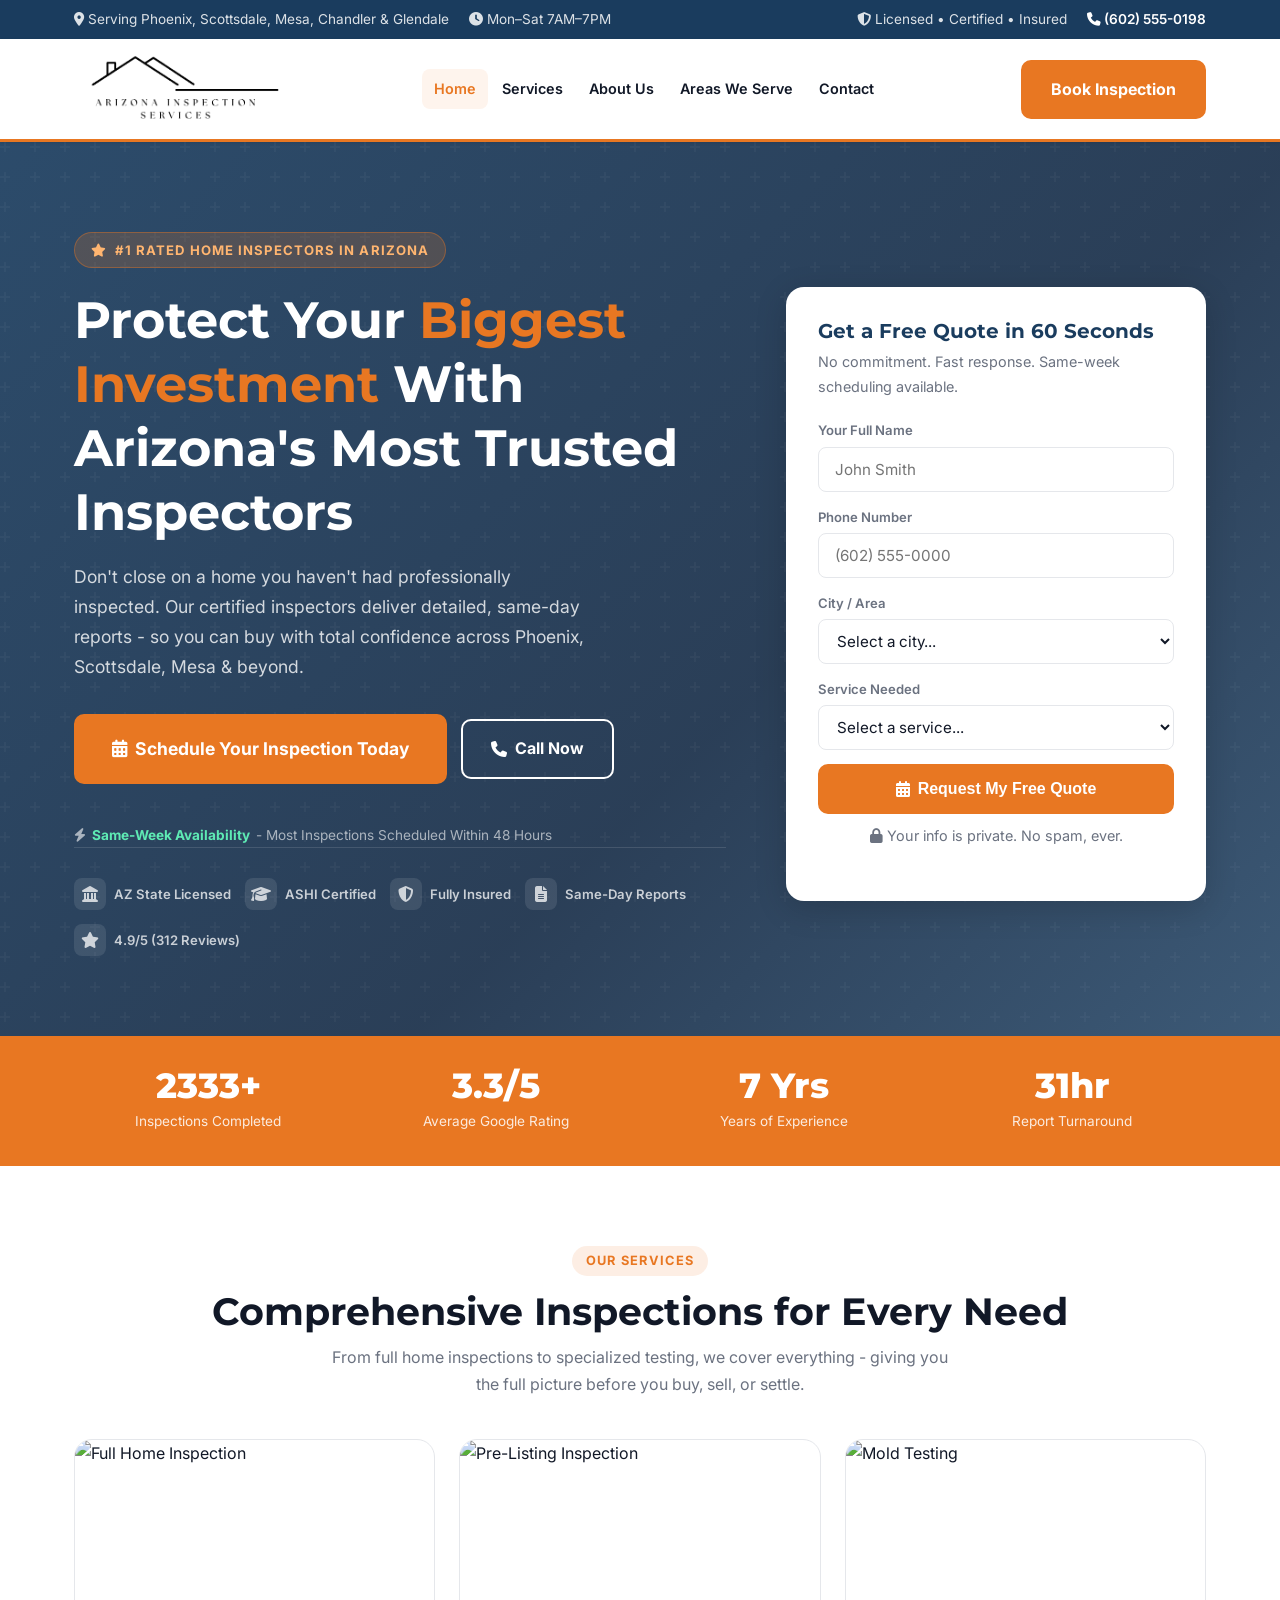
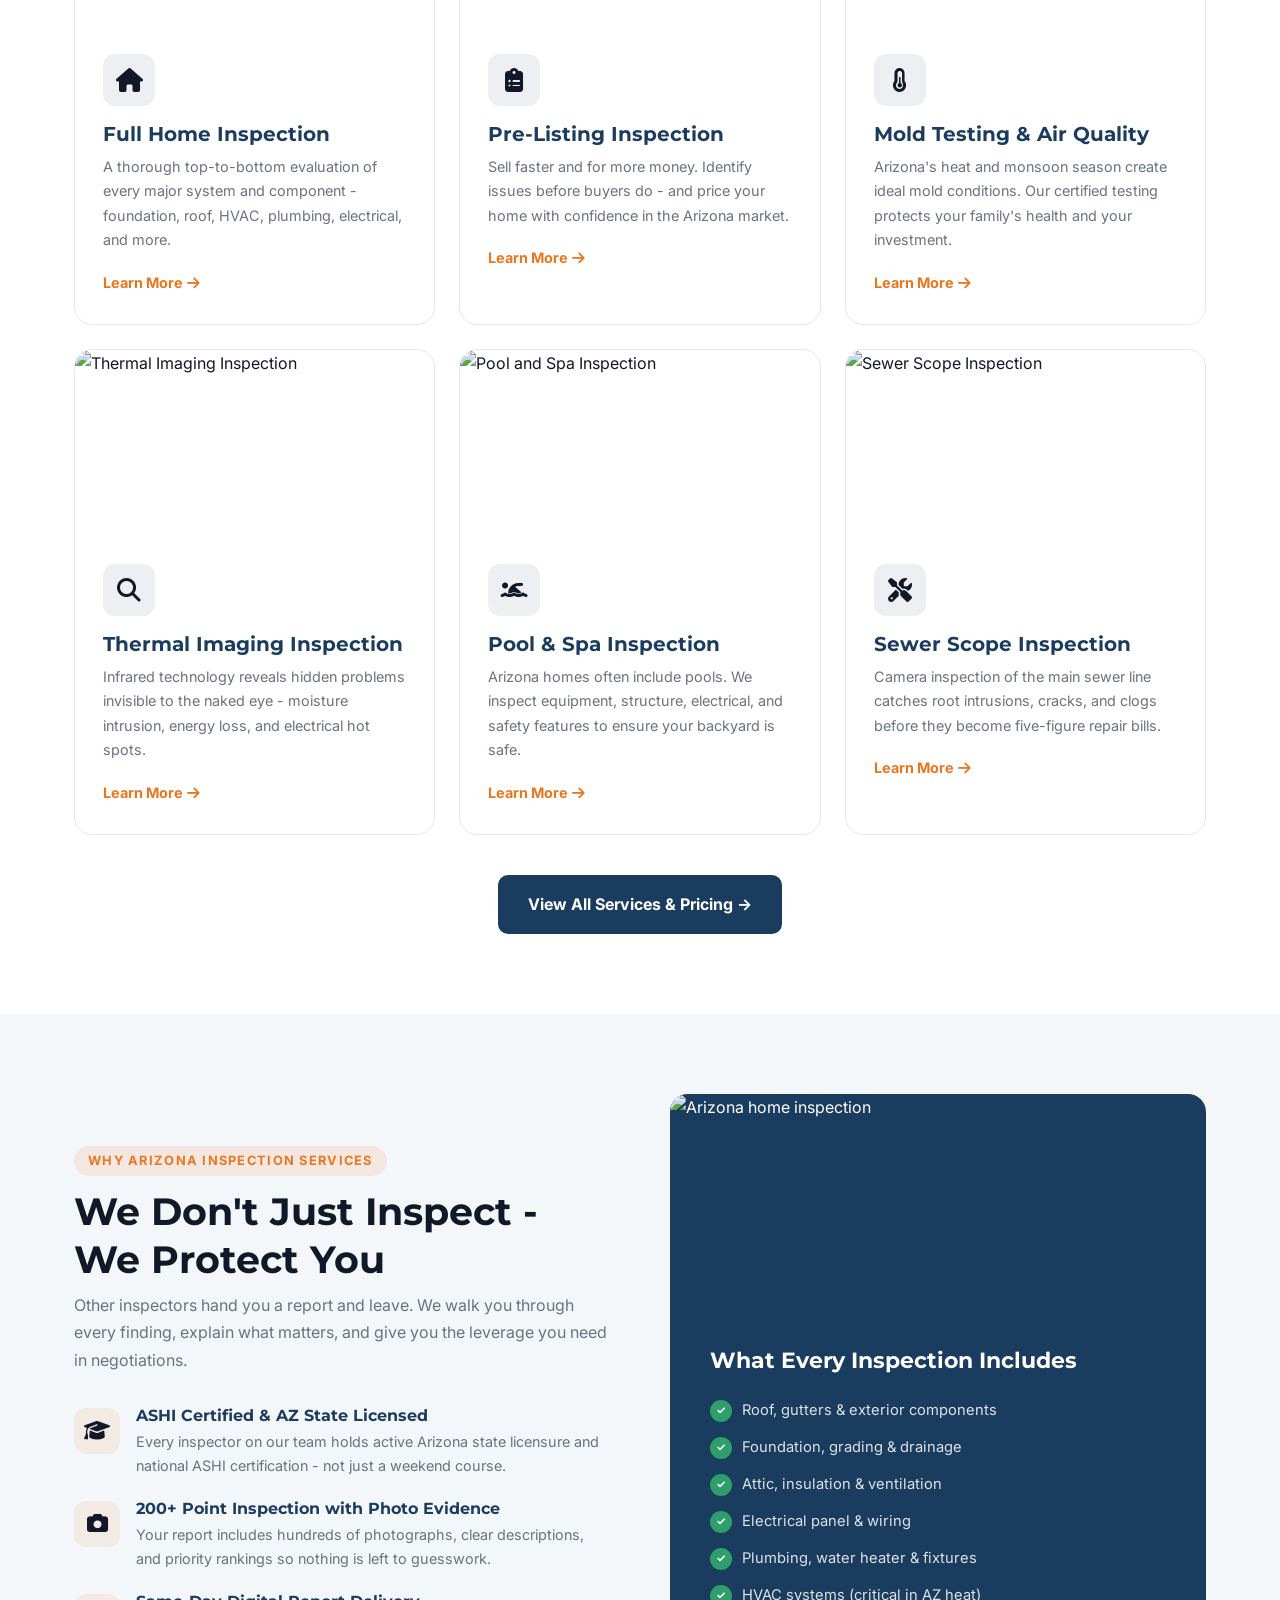
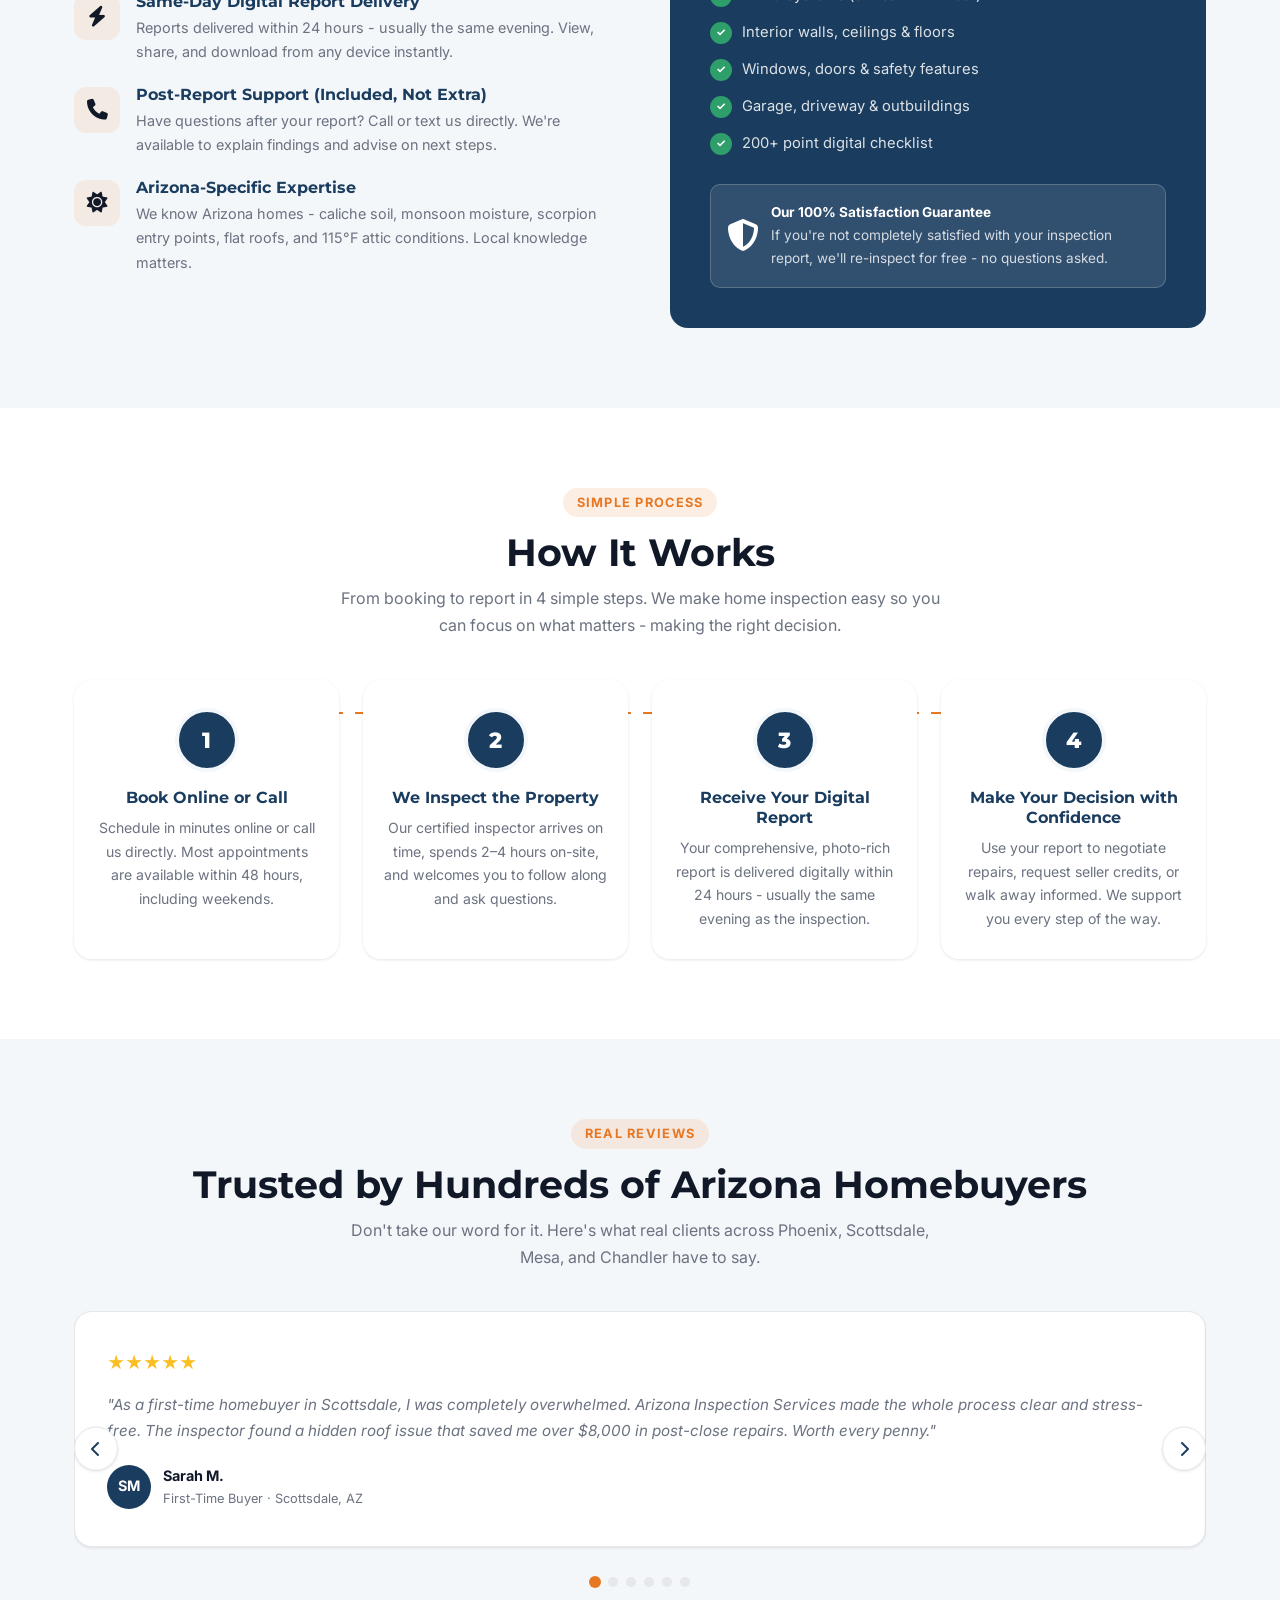
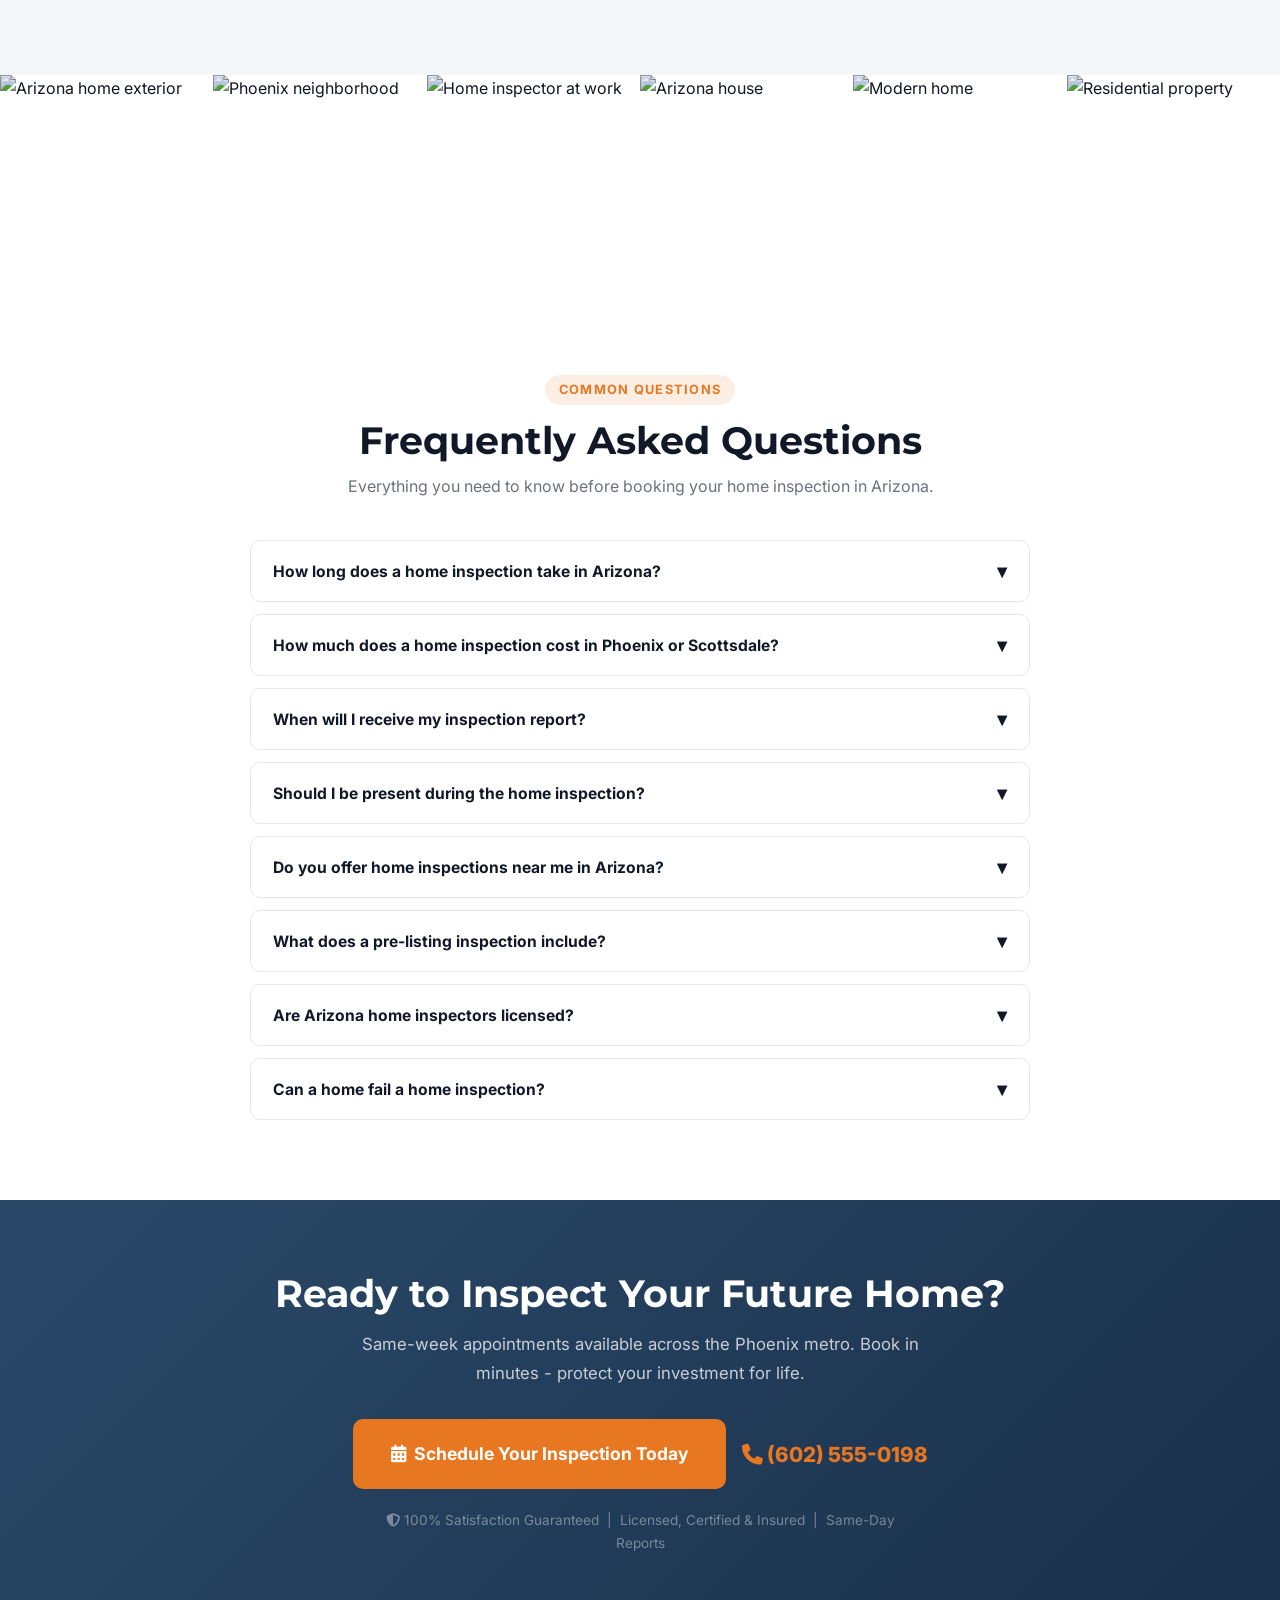
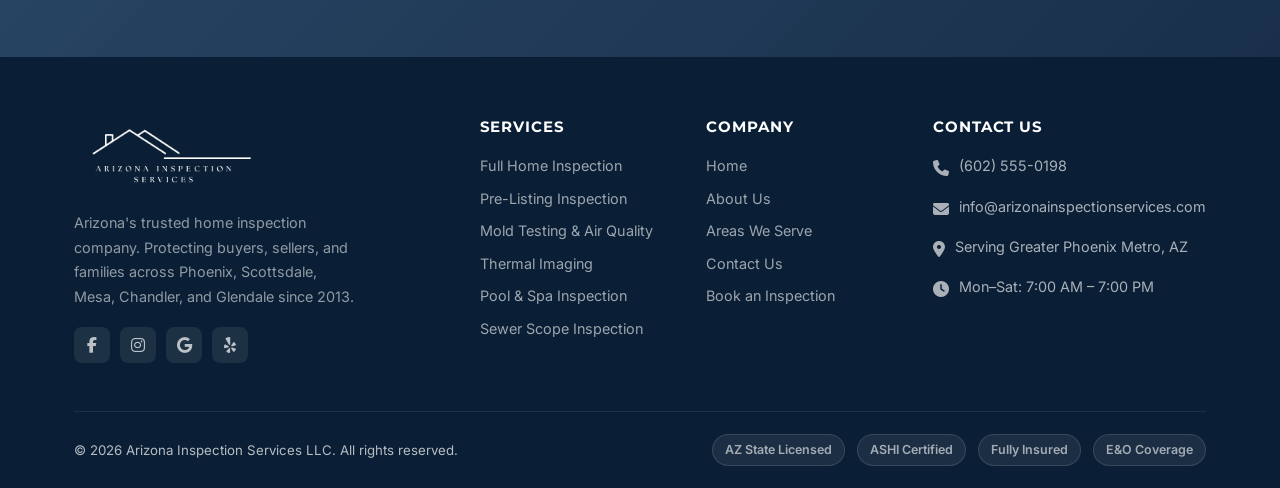
==== commit ae8c55f4: "main" ====
--- a/index.html
+++ b/index.html
@@ -67,11 +67,7 @@
   <nav class="navbar">
     <div class="container">
       <a href="index.html" class="logo">
-        <div class="logo-icon"><i class="fa-solid fa-house"></i></div>
-        <div class="logo-text">
-          <span>Arizona Inspection Services</span>
-          <span>Licensed &bull; Certified &bull; Insured</span>
-        </div>
+        <img src="img/logo.png" alt="Arizona Inspection Services Logo" class="logo-img" />
       </a>
       <div class="nav-links">
         <a href="index.html" class="active">Home</a>
@@ -310,6 +306,7 @@
           </div>
         </div>
         <div class="why-visual fade-in">
+          <img src="https://images.unsplash.com/photo-1558618666-fcd25c85cd64?auto=format&fit=crop&w=800&q=80" alt="Arizona home inspection" class="why-visual-img" loading="lazy" />
           <h3>What Every Inspection Includes</h3>
           <div class="why-checklist">
             <div class="why-check">Roof, gutters &amp; exterior components</div>
@@ -451,6 +448,18 @@
     </div>
   </section>
 
+  <!-- ===== PHOTO GALLERY STRIP ===== -->
+  <section class="gallery-strip-section">
+    <div class="gallery-strip">
+      <img src="https://images.unsplash.com/photo-1570129477492-45c003edd2be?auto=format&fit=crop&w=600&q=80" alt="Arizona home exterior" loading="lazy" />
+      <img src="https://images.unsplash.com/photo-1558618666-fcd25c85cd64?auto=format&fit=crop&w=600&q=80" alt="Phoenix neighborhood" loading="lazy" />
+      <img src="https://images.unsplash.com/photo-1504307651254-35680f356dfd?auto=format&fit=crop&w=600&q=80" alt="Home inspector at work" loading="lazy" />
+      <img src="https://images.unsplash.com/photo-1600596542815-ffad4c1539a9?auto=format&fit=crop&w=600&q=80" alt="Arizona house" loading="lazy" />
+      <img src="https://images.unsplash.com/photo-1564013799919-ab600027ffc6?auto=format&fit=crop&w=600&q=80" alt="Modern home" loading="lazy" />
+      <img src="https://images.unsplash.com/photo-1580587771525-78b9dba3b914?auto=format&fit=crop&w=600&q=80" alt="Residential property" loading="lazy" />
+    </div>
+  </section>
+
   <!-- ===== FAQ ===== -->
   <section>
     <div class="container">
@@ -517,11 +526,7 @@
       <div class="footer-grid">
         <div class="footer-brand">
           <a href="index.html" class="logo">
-            <div class="logo-icon"><i class="fa-solid fa-house"></i></div>
-            <div class="logo-text">
-              <span>Arizona Inspection Services</span>
-              <span>Licensed &bull; Certified &bull; Insured</span>
-            </div>
+            <img src="img/white logo.png" alt="Arizona Inspection Services Logo" class="logo-img" />
           </a>
           <p>Arizona's trusted home inspection company. Protecting buyers, sellers, and families across Phoenix, Scottsdale, Mesa, Chandler, and Glendale since 2013.</p>
           <div class="footer-social">
--- a/styles.css
+++ b/styles.css
@@ -147,13 +147,11 @@
   gap: 24px;
 }
 .logo { display: flex; align-items: center; gap: 12px; }
-.logo-icon {
-  width: 46px; height: 46px;
-  background: var(--primary);
-  border-radius: 10px;
-  display: flex; align-items: center; justify-content: center;
-  color: var(--white);
-  font-size: 1.4rem;
+.logo-img {
+  height: 80px;
+  width: auto;
+  display: block;
+  object-fit: contain;
 }
 .logo-text span:first-child {
   display: block;
@@ -364,6 +362,11 @@
 .service-card:hover { box-shadow: var(--shadow-md); transform: translateY(-4px); border-color: var(--secondary); }
 .service-card:hover::before { transform: scaleX(1); }
 
+/* Cards without image get direct padding */
+.service-card:not(:has(.service-card-img)) {
+  padding: 28px;
+}
+
 /* Service card photo thumbnail */
 .service-card-img {
   width: 100%;
@@ -422,6 +425,13 @@
   color: var(--white);
   position: relative;
   overflow: hidden;
+}
+.why-visual-img {
+  width: calc(100% + 80px);
+  margin: -40px -40px 32px -40px;
+  height: 220px;
+  object-fit: cover;
+  display: block;
 }
 .why-visual::after {
   content: '';
@@ -572,6 +582,43 @@
 }
 .author-name { font-weight: 700; font-size: .9rem; }
 .author-detail { font-size: .8rem; color: var(--gray); }
+
+/* --- Gallery Strip --- */
+.gallery-strip-section { padding: 0; overflow: hidden; }
+.gallery-strip {
+  display: grid;
+  grid-template-columns: repeat(6, 1fr);
+  gap: 0;
+}
+.gallery-strip img {
+  width: 100%;
+  height: 220px;
+  object-fit: cover;
+  display: block;
+  transition: transform 0.4s ease, filter 0.4s ease;
+  filter: brightness(0.92);
+}
+.gallery-strip img:hover { transform: scale(1.04); filter: brightness(1); z-index: 1; }
+
+/* --- Image Slider --- */
+.img-slider {
+  position: relative;
+  overflow: hidden;
+  border-radius: var(--radius-lg);
+  padding-bottom: 48px;
+}
+.img-slider-track {
+  display: flex;
+  transition: transform 0.5s cubic-bezier(0.4, 0, 0.2, 1);
+  will-change: transform;
+}
+.img-slider-track img {
+  min-width: 100%;
+  height: 380px;
+  object-fit: cover;
+  display: block;
+  flex-shrink: 0;
+}
 
 /* --- FAQ --- */
 .faq-list { max-width: 780px; margin: 0 auto; display: flex; flex-direction: column; gap: 12px; }
@@ -863,20 +910,18 @@
   align-items: center;
 }
 .about-img {
-  background: linear-gradient(135deg, rgba(26,60,94,0.7), rgba(13,36,64,0.75)),
-    url('https://images.unsplash.com/photo-1504307651254-35680f356dfd?auto=format&fit=crop&w=800&q=80') center/cover no-repeat;
   border-radius: var(--radius-lg);
   min-height: 420px;
-  display: flex;
-  flex-direction: column;
-  align-items: center;
-  justify-content: center;
-  color: var(--white);
-  text-align: center;
-  padding: 40px;
-  gap: 16px;
   position: relative;
   overflow: hidden;
+}
+.about-photo {
+  width: 100%;
+  height: 100%;
+  min-height: 420px;
+  object-fit: cover;
+  display: block;
+  border-radius: var(--radius-lg);
 }
 .about-img-icon { font-size: 5rem; opacity: .9; }
 .about-img h3  { color: var(--white); font-size: 1.5rem; }
@@ -1256,6 +1301,8 @@
 
   /* Testimonials */
   .testimonial-slider     { padding-bottom: 48px; }
+  .gallery-strip          { grid-template-columns: repeat(3, 1fr); }
+  .gallery-strip img      { height: 160px; }
 
   /* Why section */
   .why-visual           { padding: 28px; }
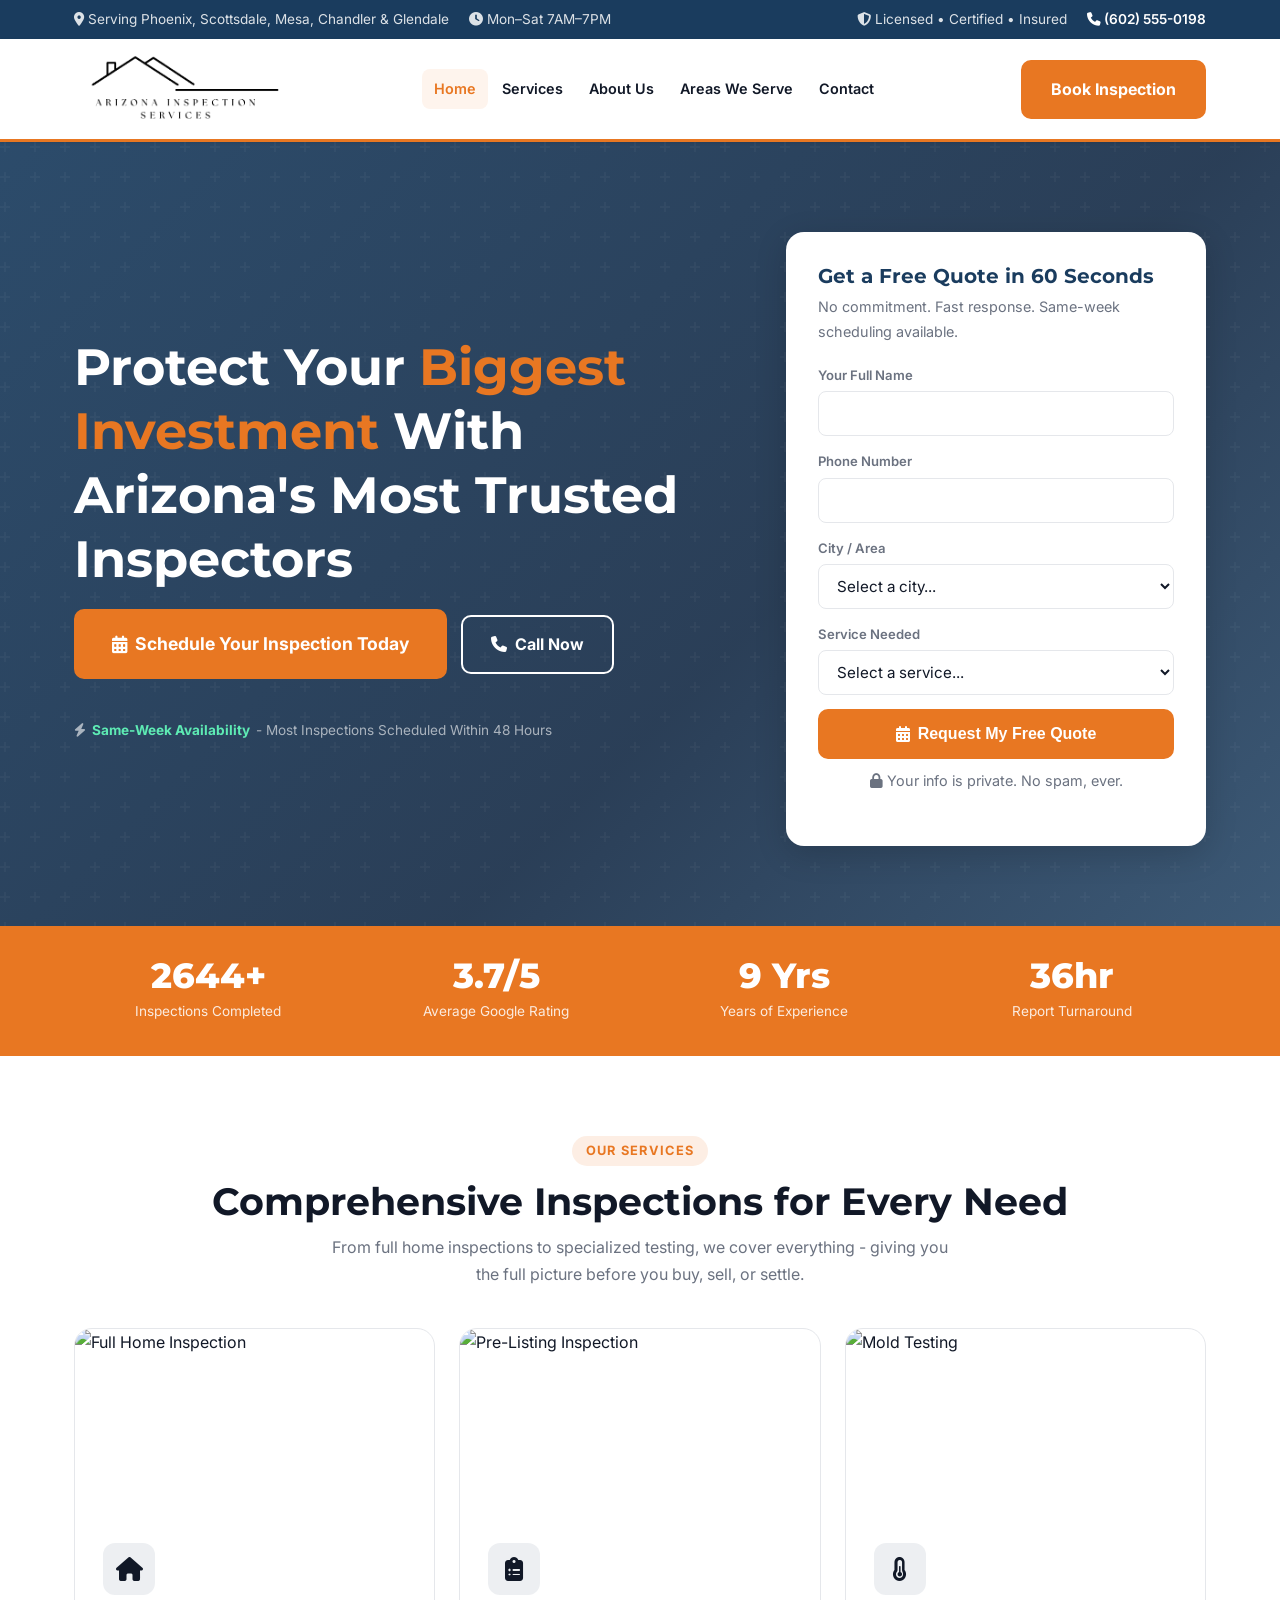
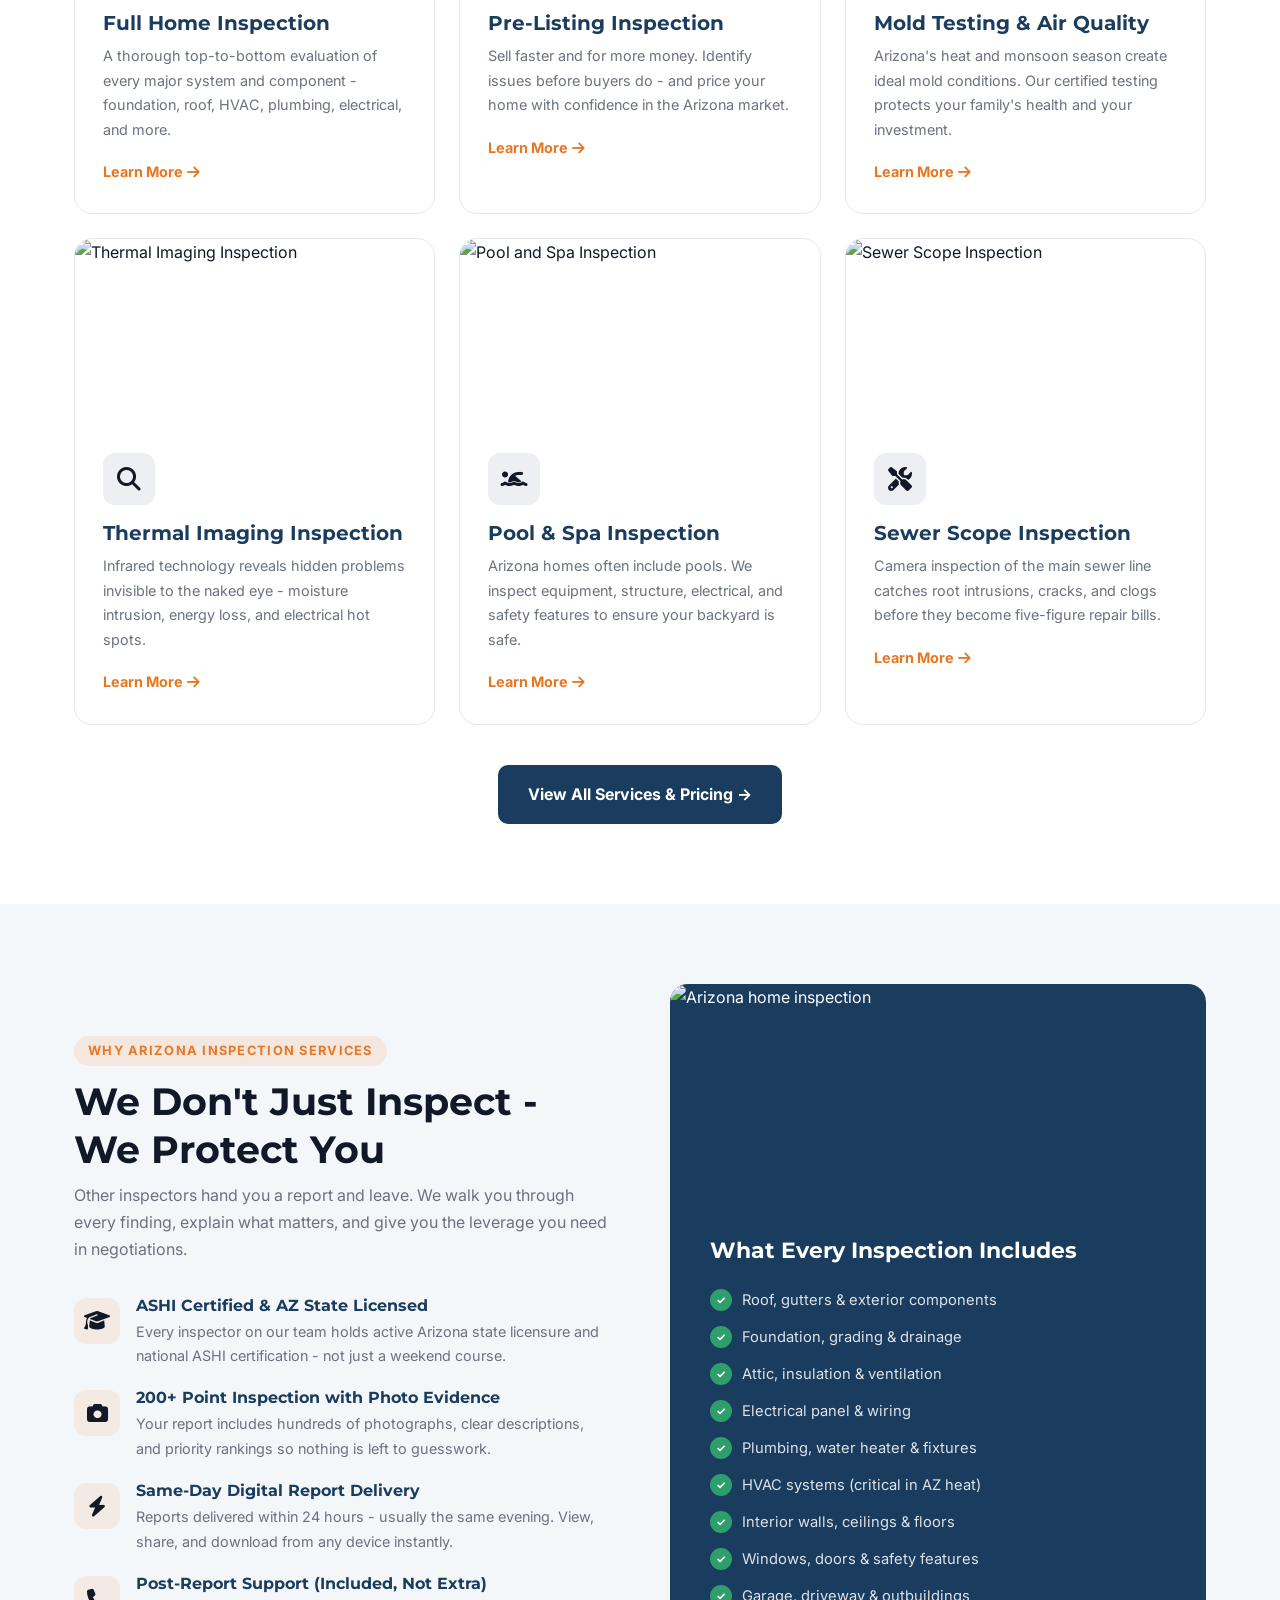
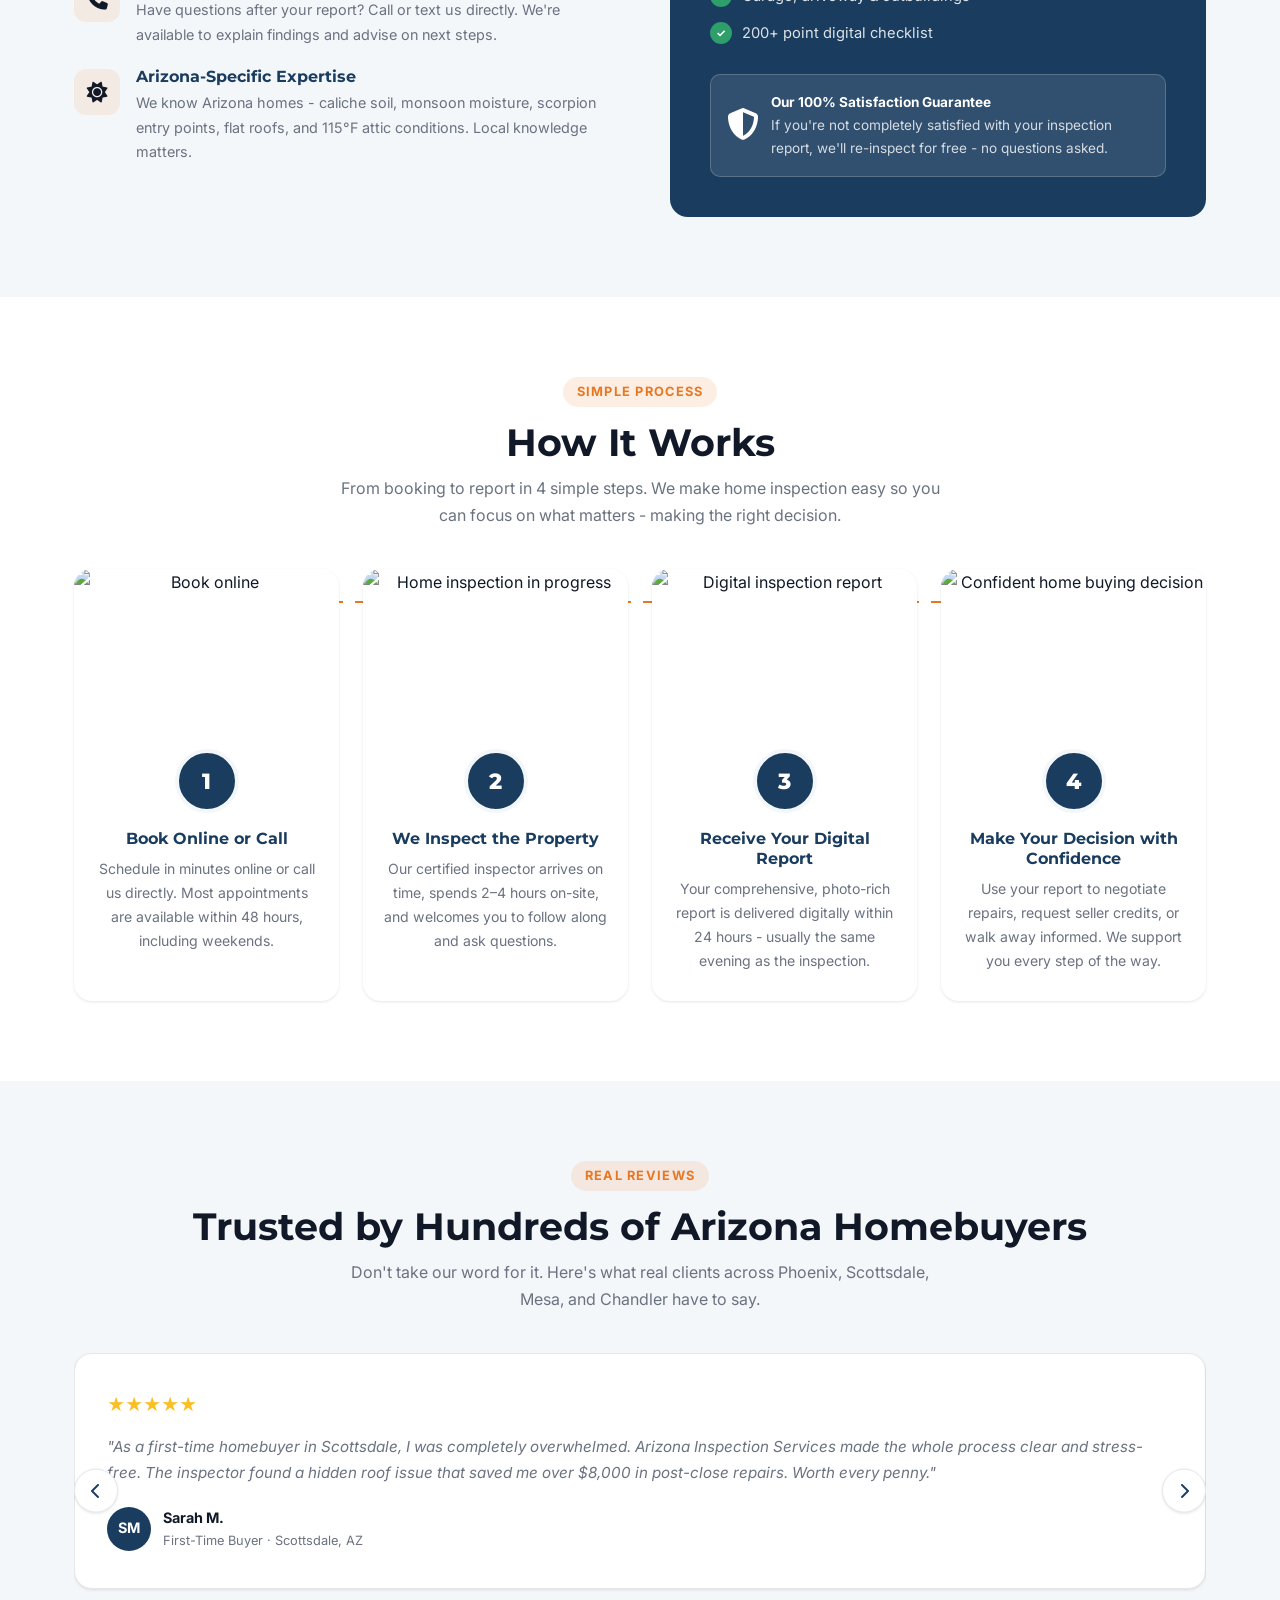
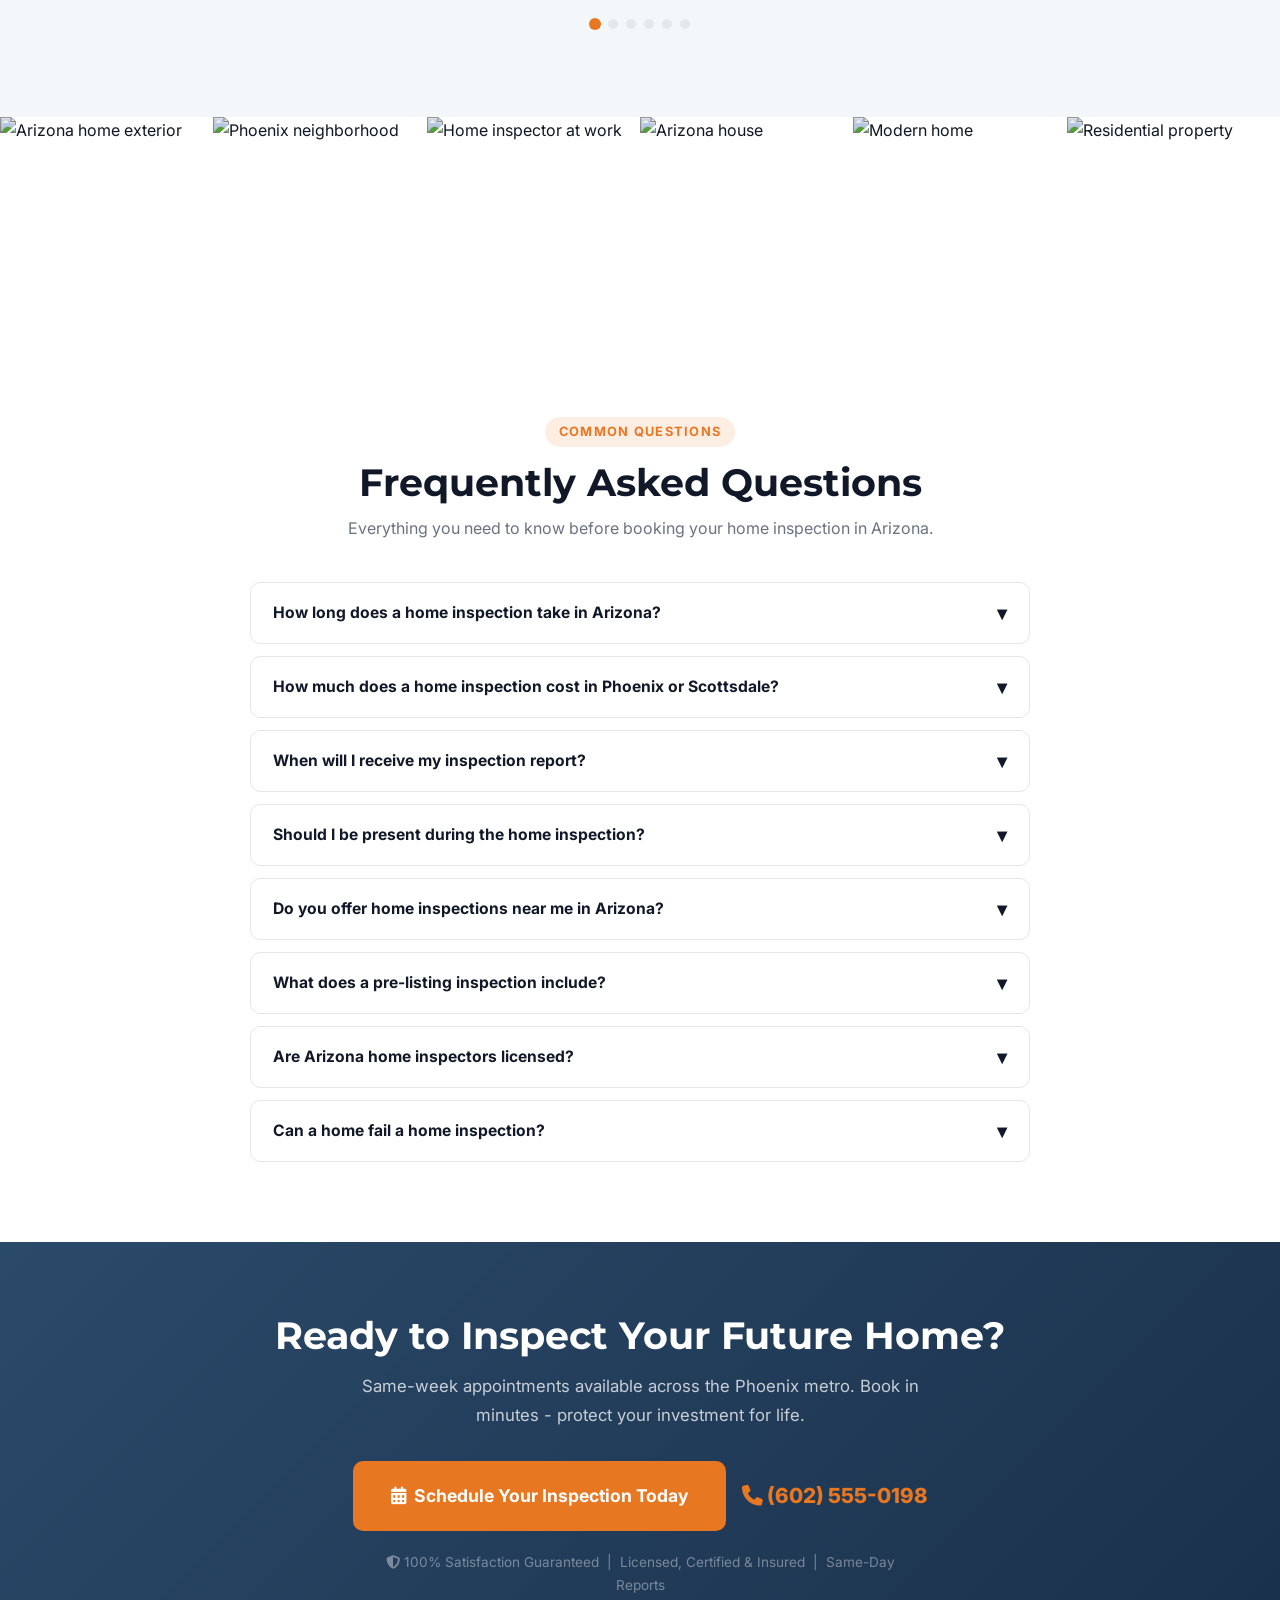
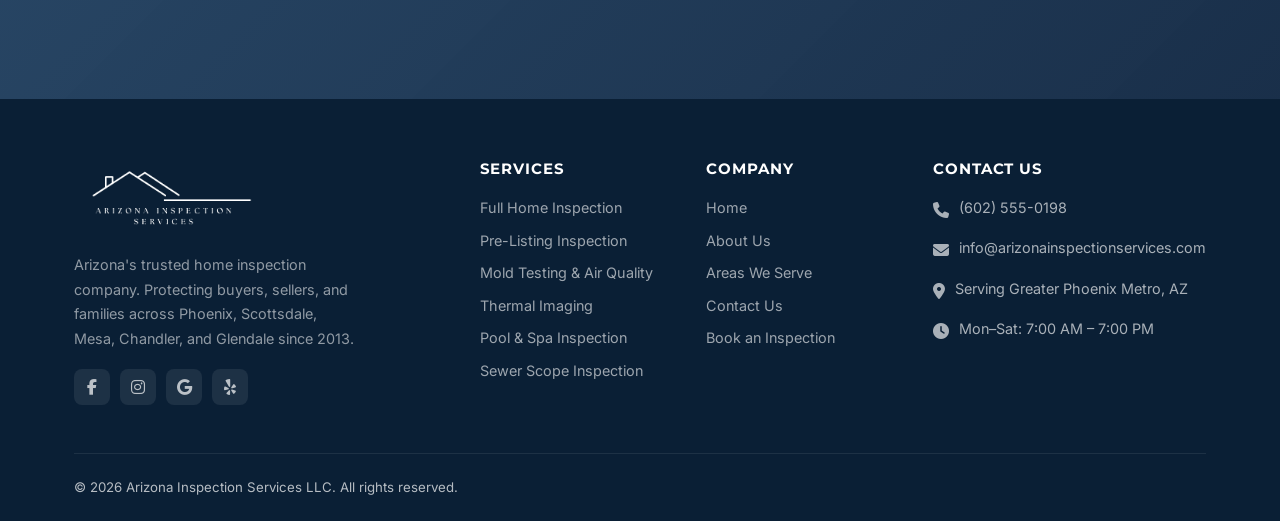
==== commit 4a4b5fa2: "main" ====
--- a/index.html
+++ b/index.html
@@ -100,21 +100,12 @@
     <div class="container">
       <div class="hero-grid">
         <div class="hero-content">
-          <div class="hero-badge"><i class="fa-solid fa-star"></i> #1 Rated Home Inspectors in Arizona</div>
           <h1>Protect Your <em>Biggest Investment</em> With Arizona's Most Trusted Inspectors</h1>
-          <p class="hero-sub">Don't close on a home you haven't had professionally inspected. Our certified inspectors deliver detailed, same-day reports - so you can buy with total confidence across Phoenix, Scottsdale, Mesa &amp; beyond.</p>
           <div class="hero-actions">
             <a href="contact.html" class="btn btn-primary btn-lg"><i class="fa-solid fa-calendar-days"></i> Schedule Your Inspection Today</a>
             <a href="tel:+16025550198" class="btn btn-outline"><i class="fa-solid fa-phone"></i> Call Now</a>
           </div>
           <div class="hero-urgency"><i class="fa-solid fa-bolt"></i> <span>Same-Week Availability</span> - Most Inspections Scheduled Within 48 Hours</div>
-          <div class="trust-badges">
-            <div class="trust-badge"><div class="icon"><i class="fa-solid fa-landmark"></i></div> AZ State Licensed</div>
-            <div class="trust-badge"><div class="icon"><i class="fa-solid fa-graduation-cap"></i></div> ASHI Certified</div>
-            <div class="trust-badge"><div class="icon"><i class="fa-solid fa-shield-halved"></i></div> Fully Insured</div>
-            <div class="trust-badge"><div class="icon"><i class="fa-solid fa-file-lines"></i></div> Same-Day Reports</div>
-            <div class="trust-badge"><div class="icon"><i class="fa-solid fa-star"></i></div> 4.9/5 (312 Reviews)</div>
-          </div>
         </div>
 
         <!-- Lead Capture Card -->
@@ -124,11 +115,11 @@
           <form class="hero-form" action="#" method="post">
             <div class="form-group">
               <label for="h-name">Your Full Name</label>
-              <input type="text" id="h-name" name="name" placeholder="John Smith" required />
+              <input type="text" id="h-name" name="name" required />
             </div>
             <div class="form-group">
               <label for="h-phone">Phone Number</label>
-              <input type="tel" id="h-phone" name="phone" placeholder="(602) 555-0000" required />
+              <input type="tel" id="h-phone" name="phone" required />
             </div>
             <div class="form-group">
               <label for="h-city">City / Area</label>
@@ -341,24 +332,36 @@
       </div>
       <div class="steps-grid">
         <div class="step-card fade-in fade-in-delay-1">
+          <img src="https://images.unsplash.com/photo-1432888498266-38ffec3eaf0a?auto=format&fit=crop&w=500&q=80" alt="Book online" class="step-img" loading="lazy" />
+          <div class="step-card-body">
           <div class="step-number">1</div>
           <h4>Book Online or Call</h4>
           <p>Schedule in minutes online or call us directly. Most appointments are available within 48 hours, including weekends.</p>
+          </div>
         </div>
         <div class="step-card fade-in fade-in-delay-2">
+          <img src="https://images.unsplash.com/photo-1504307651254-35680f356dfd?auto=format&fit=crop&w=500&q=80" alt="Home inspection in progress" class="step-img" loading="lazy" />
+          <div class="step-card-body">
           <div class="step-number">2</div>
           <h4>We Inspect the Property</h4>
           <p>Our certified inspector arrives on time, spends 2–4 hours on-site, and welcomes you to follow along and ask questions.</p>
+          </div>
         </div>
         <div class="step-card fade-in fade-in-delay-3">
+          <img src="https://images.unsplash.com/photo-1460925895917-afdab827c52f?auto=format&fit=crop&w=500&q=80" alt="Digital inspection report" class="step-img" loading="lazy" />
+          <div class="step-card-body">
           <div class="step-number">3</div>
           <h4>Receive Your Digital Report</h4>
           <p>Your comprehensive, photo-rich report is delivered digitally within 24 hours - usually the same evening as the inspection.</p>
+          </div>
         </div>
         <div class="step-card fade-in fade-in-delay-3">
+          <img src="https://images.unsplash.com/photo-1560472354-b33ff0c44a43?auto=format&fit=crop&w=500&q=80" alt="Confident home buying decision" class="step-img" loading="lazy" />
+          <div class="step-card-body">
           <div class="step-number">4</div>
           <h4>Make Your Decision with Confidence</h4>
           <p>Use your report to negotiate repairs, request seller credits, or walk away informed. We support you every step of the way.</p>
+          </div>
         </div>
       </div>
     </div>
@@ -579,12 +582,6 @@
       </div>
       <div class="footer-bottom">
         <span>© 2026 Arizona Inspection Services LLC. All rights reserved.</span>
-        <div class="footer-badges">
-          <span class="footer-badge">AZ State Licensed</span>
-          <span class="footer-badge">ASHI Certified</span>
-          <span class="footer-badge">Fully Insured</span>
-          <span class="footer-badge">E&amp;O Coverage</span>
-        </div>
       </div>
     </div>
   </footer>
--- a/styles.css
+++ b/styles.css
@@ -481,11 +481,21 @@
 }
 .step-card {
   text-align: center;
-  padding: 28px 20px;
+  padding: 0;
   background: var(--white);
   border-radius: var(--radius-lg);
   box-shadow: var(--shadow-sm);
   position: relative;
+  overflow: hidden;
+}
+.step-img {
+  width: 100%;
+  height: 160px;
+  object-fit: cover;
+  display: block;
+}
+.step-card-body {
+  padding: 20px 20px 28px;
 }
 .step-number {
   width: 64px; height: 64px;
@@ -967,12 +977,20 @@
 }
 .team-card:hover { box-shadow: var(--shadow-md); }
 .team-avatar {
-  width: 80px; height: 80px;
+  width: 100px; height: 100px;
   border-radius: 50%;
   background: var(--primary);
   display: flex; align-items: center; justify-content: center;
   font-size: 2rem;
   margin: 0 auto 16px;
+  overflow: hidden;
+}
+.team-photo {
+  width: 100%; height: 100%;
+  object-fit: cover;
+  object-position: top;
+  display: block;
+  border-radius: 50%;
 }
 .team-card h4 { color: var(--primary); }
 .team-card .role { color: var(--secondary); font-size: .85rem; font-weight: 700; margin-bottom: 10px; }
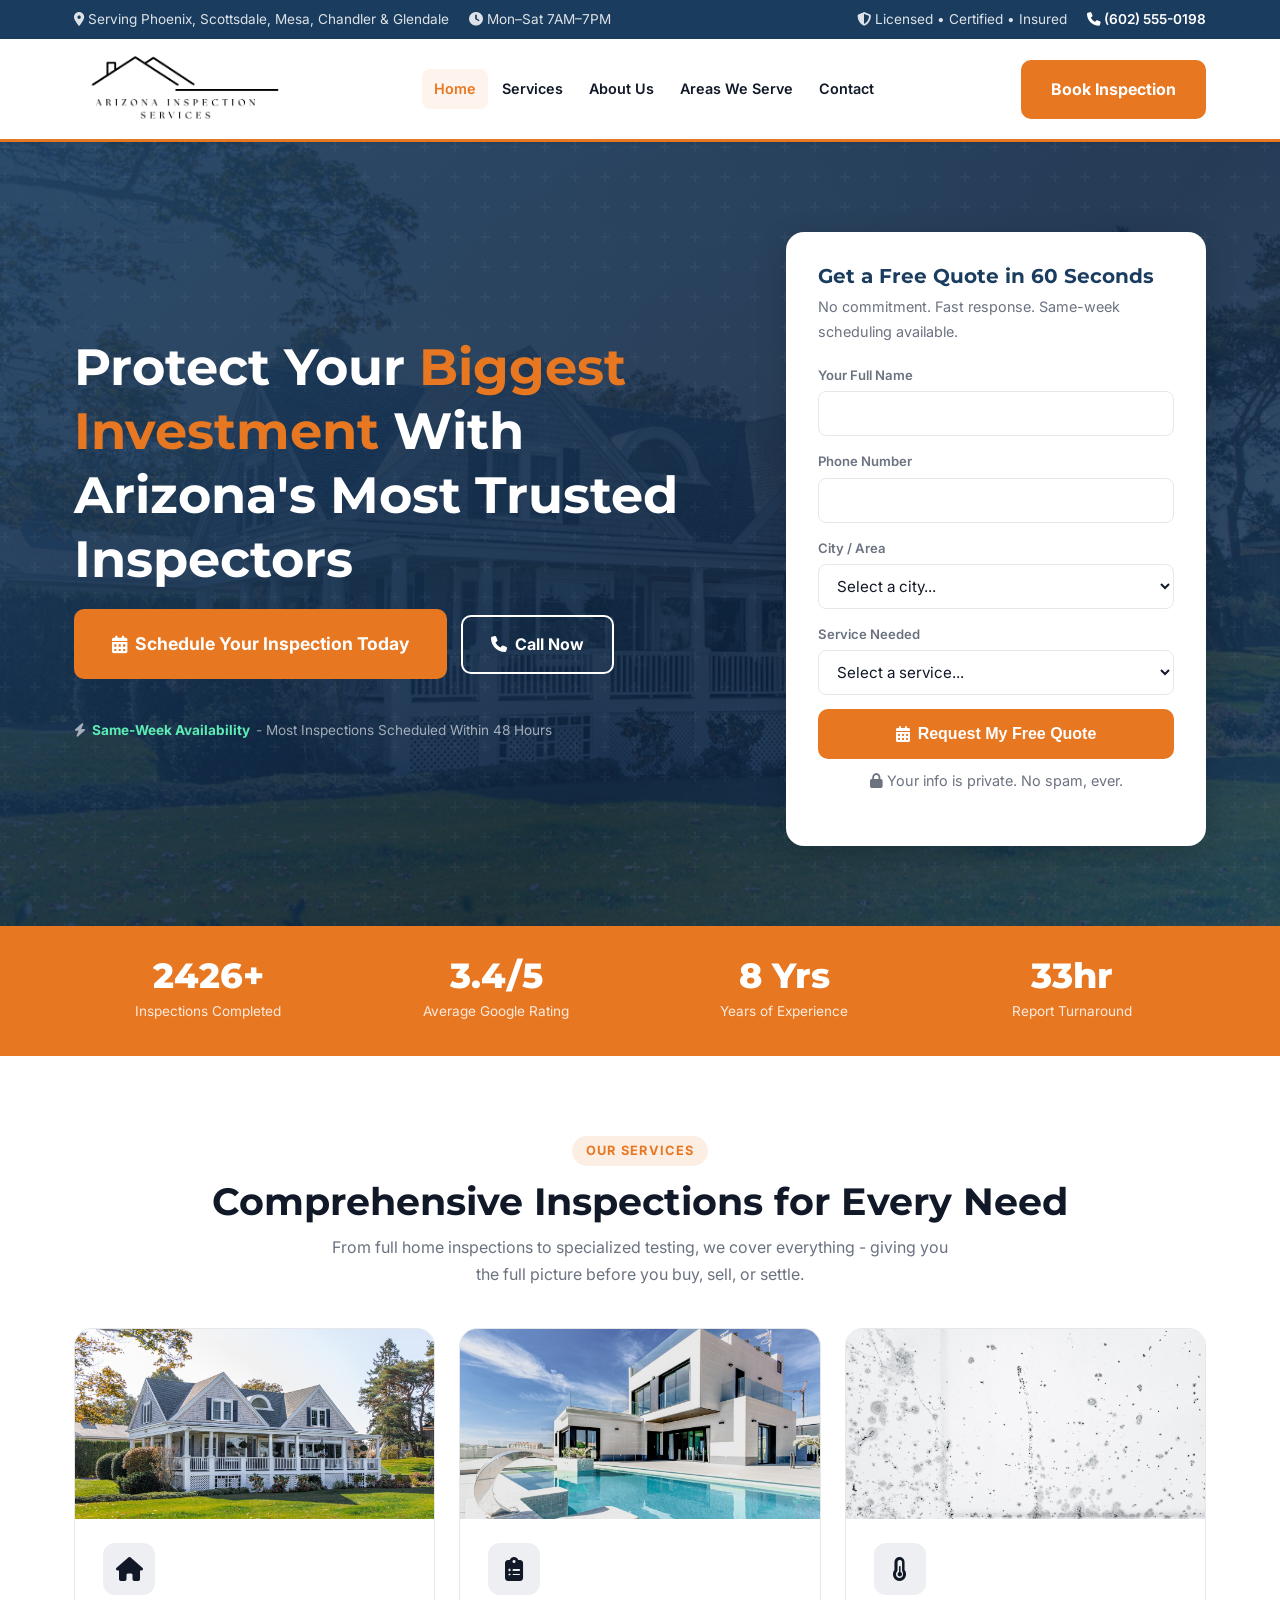
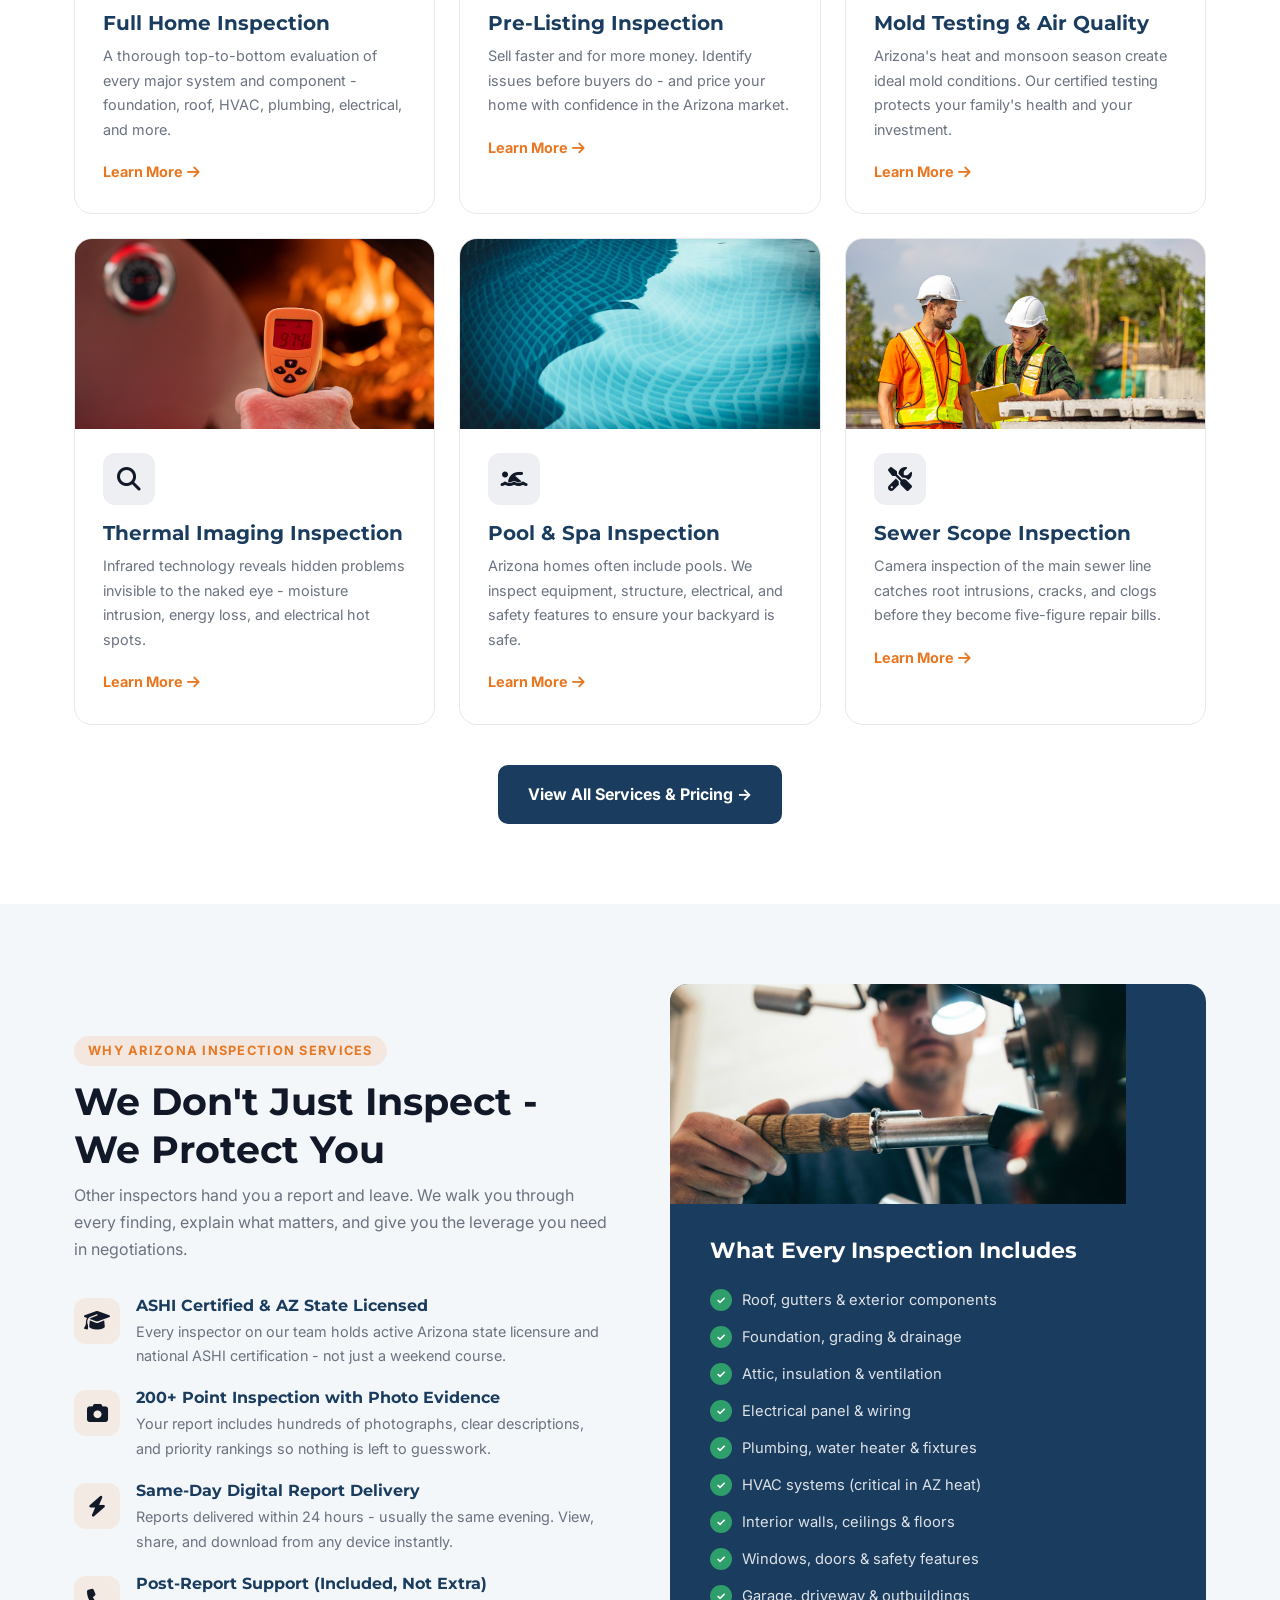
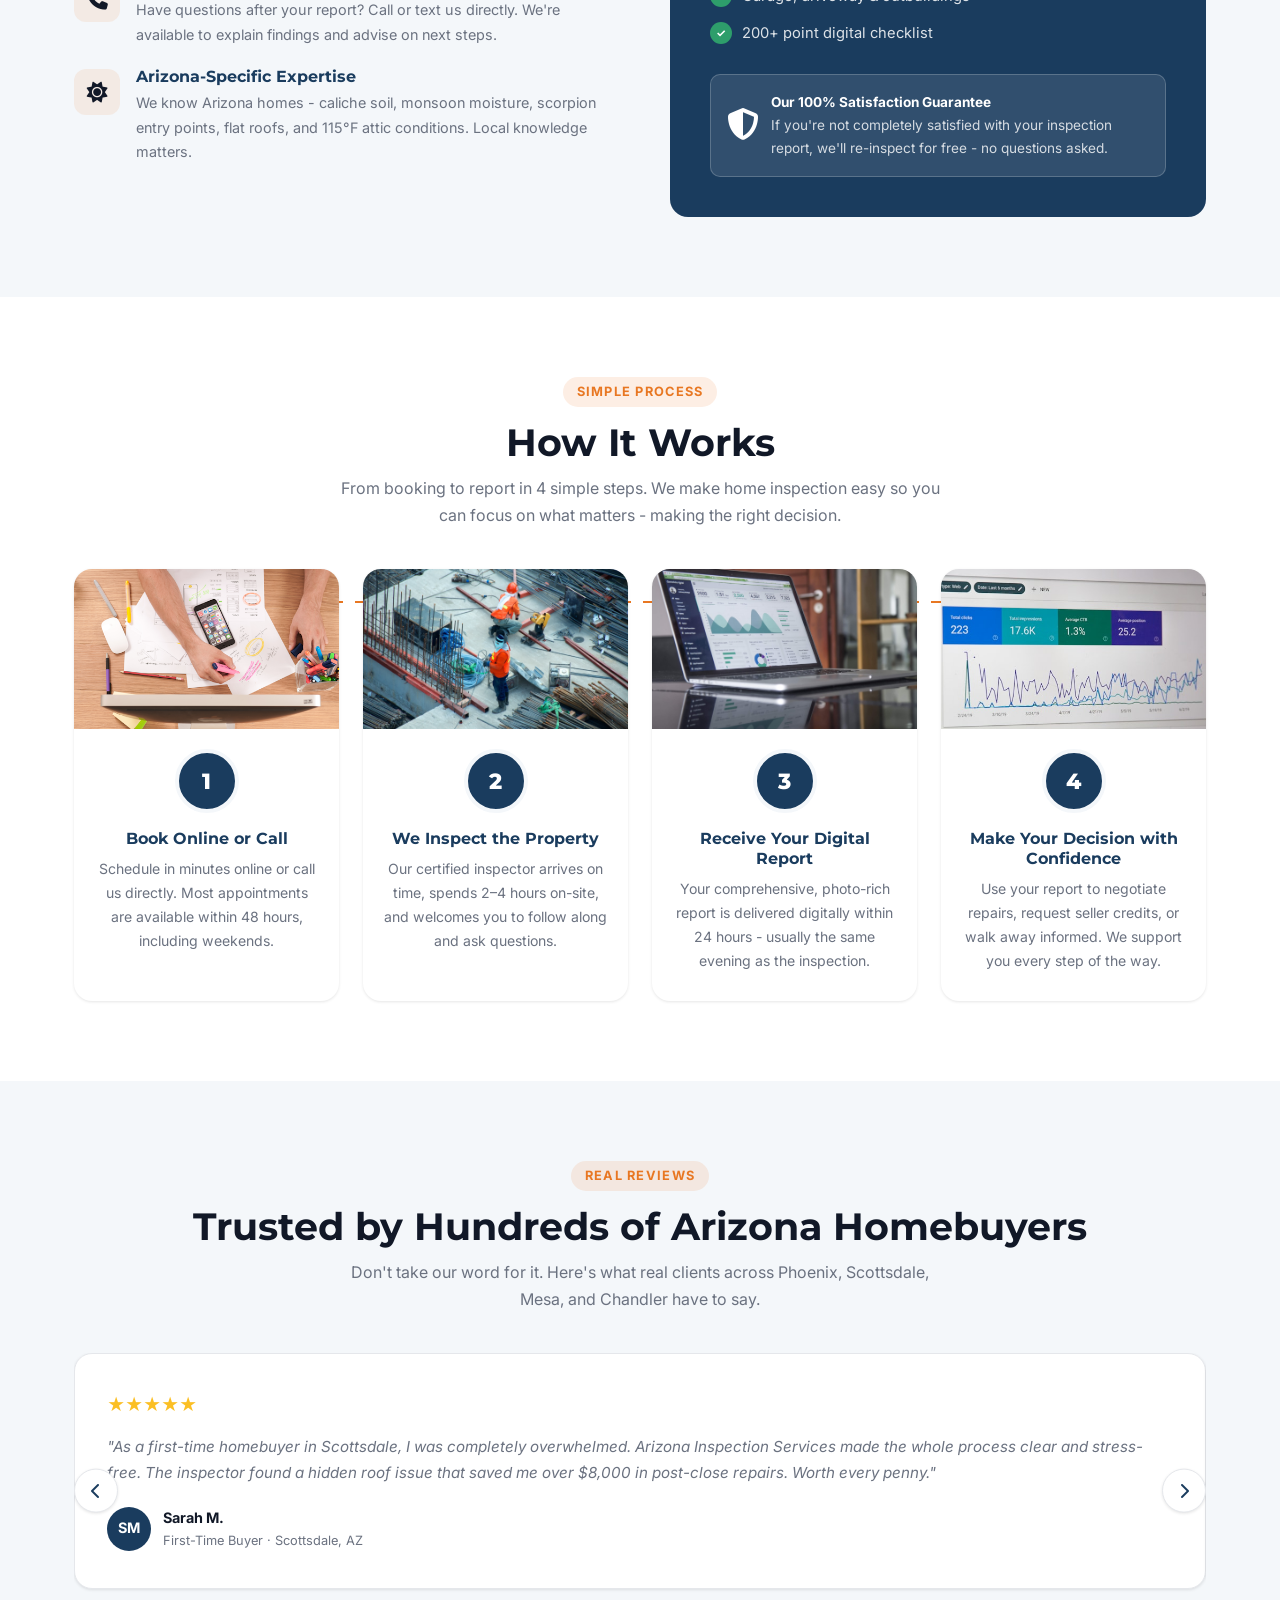
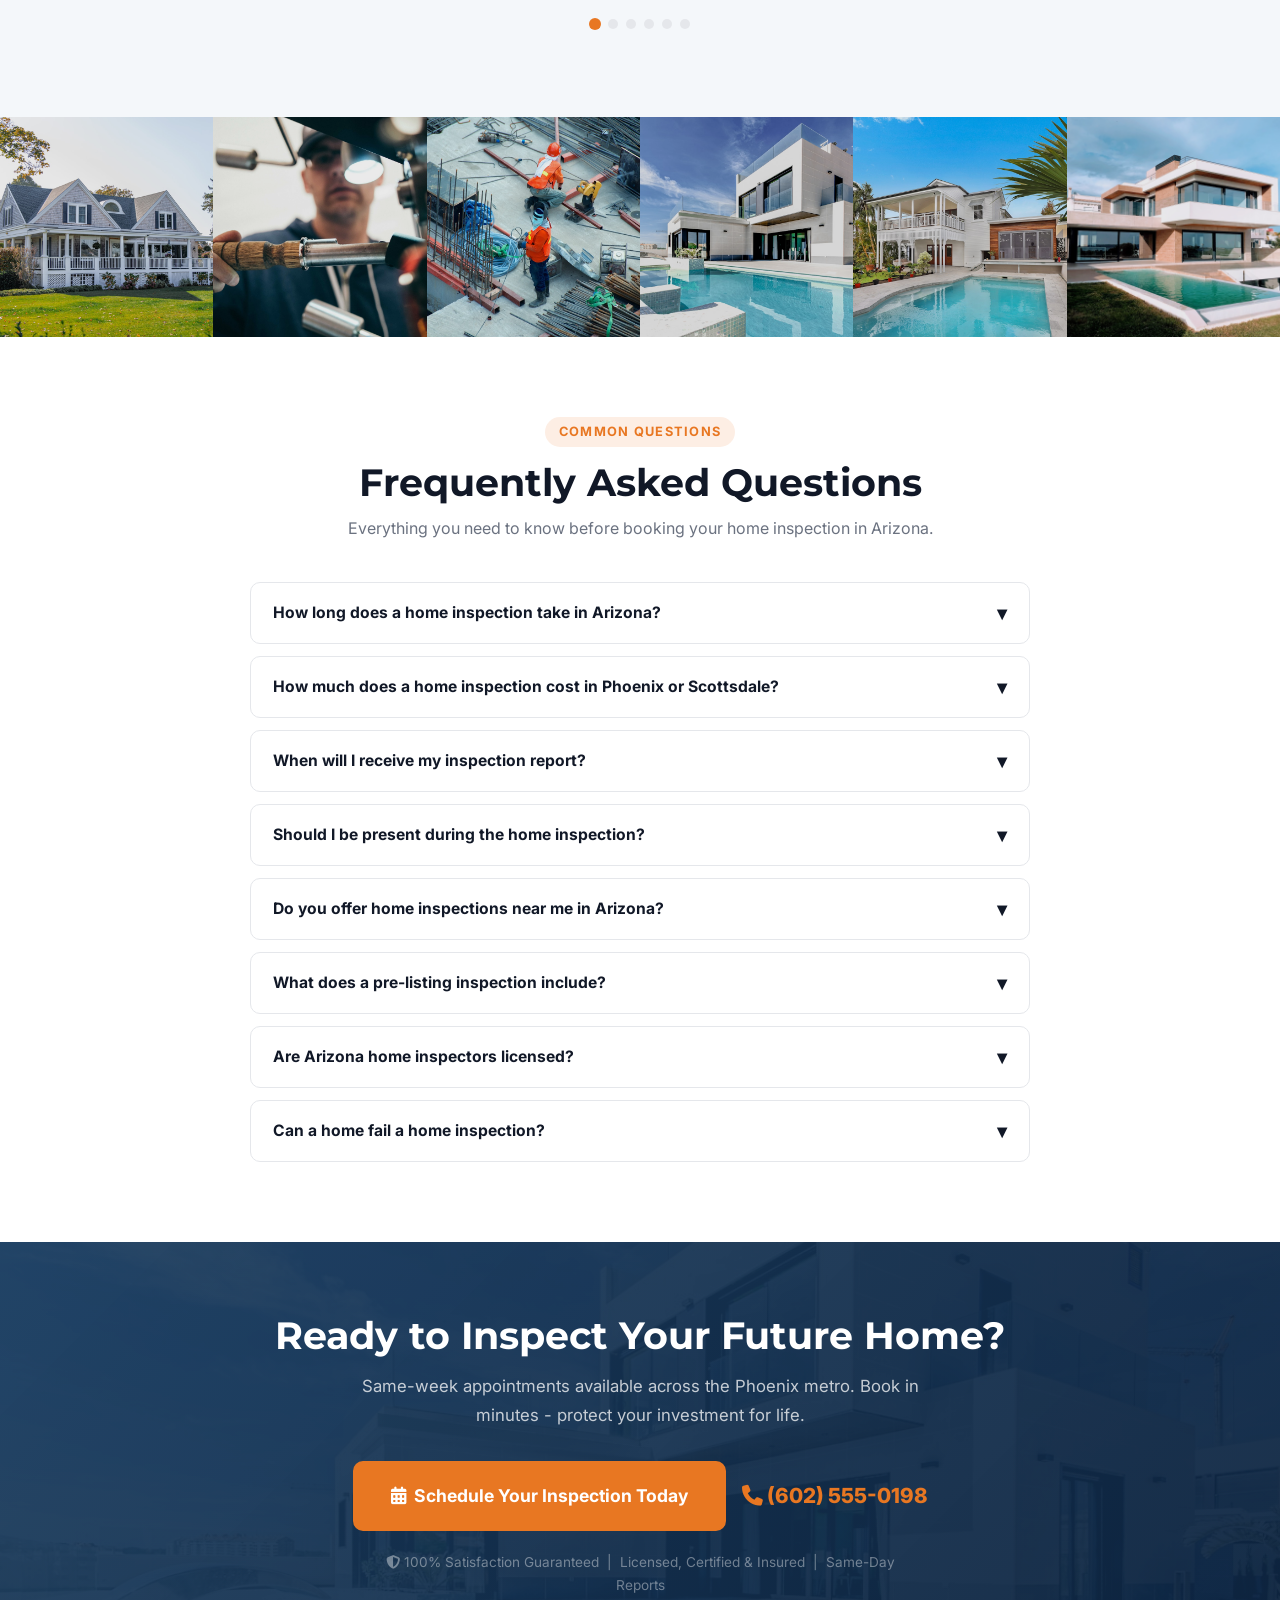
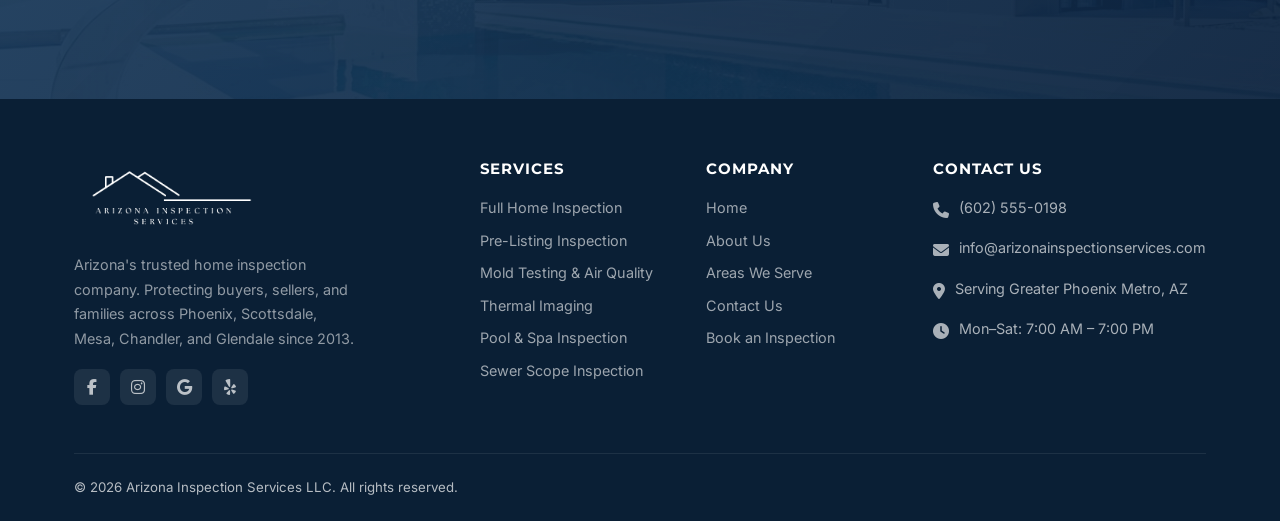
==== commit 3cebefdc: "Download all images locally, replace CDN URLs with local paths" ====
--- a/index.html
+++ b/index.html
@@ -190,7 +190,7 @@
       </div>
       <div class="services-grid">
         <div class="service-card fade-in fade-in-delay-1">
-          <img src="https://images.unsplash.com/photo-1570129477492-45c003edd2be?auto=format&fit=crop&w=600&q=80" alt="Full Home Inspection" class="service-card-img" loading="lazy" />
+          <img src="img/house-exterior-1.jpg" alt="Full Home Inspection" class="service-card-img" loading="lazy" />
           <div class="service-card-body">
           <div class="service-icon"><i class="fa-solid fa-house"></i></div>
           <h3>Full Home Inspection</h3>
@@ -199,7 +199,7 @@
           </div>
         </div>
         <div class="service-card fade-in fade-in-delay-2">
-          <img src="https://images.unsplash.com/photo-1600596542815-ffad4c1539a9?auto=format&fit=crop&w=600&q=80" alt="Pre-Listing Inspection" class="service-card-img" loading="lazy" />
+          <img src="img/house-exterior-2.jpg" alt="Pre-Listing Inspection" class="service-card-img" loading="lazy" />
           <div class="service-card-body">
           <div class="service-icon"><i class="fa-solid fa-clipboard-list"></i></div>
           <h3>Pre-Listing Inspection</h3>
@@ -208,7 +208,7 @@
           </div>
         </div>
         <div class="service-card fade-in fade-in-delay-3">
-          <img src="https://images.unsplash.com/photo-1692576856158-01273c3ad9ac?auto=format&fit=crop&w=600&q=80" alt="Mold Testing" class="service-card-img" loading="lazy" />
+          <img src="img/mold-testing.jpg" alt="Mold Testing" class="service-card-img" loading="lazy" />
           <div class="service-card-body">
           <div class="service-icon"><i class="fa-solid fa-temperature-half"></i></div>
           <h3>Mold Testing &amp; Air Quality</h3>
@@ -217,7 +217,7 @@
           </div>
         </div>
         <div class="service-card fade-in fade-in-delay-1">
-          <img src="https://images.unsplash.com/photo-1680798709568-66fb4b1df656?auto=format&fit=crop&w=600&q=80" alt="Thermal Imaging Inspection" class="service-card-img" loading="lazy" />
+          <img src="img/thermal-imaging.jpg" alt="Thermal Imaging Inspection" class="service-card-img" loading="lazy" />
           <div class="service-card-body">
           <div class="service-icon"><i class="fa-solid fa-magnifying-glass"></i></div>
           <h3>Thermal Imaging Inspection</h3>
@@ -226,7 +226,7 @@
           </div>
         </div>
         <div class="service-card fade-in fade-in-delay-2">
-          <img src="https://images.unsplash.com/photo-1729888874373-a2ef66f919ea?auto=format&fit=crop&w=600&q=80" alt="Pool and Spa Inspection" class="service-card-img" loading="lazy" />
+          <img src="img/pool-spa.jpg" alt="Pool and Spa Inspection" class="service-card-img" loading="lazy" />
           <div class="service-card-body">
           <div class="service-icon"><i class="fa-solid fa-person-swimming"></i></div>
           <h3>Pool &amp; Spa Inspection</h3>
@@ -235,7 +235,7 @@
           </div>
         </div>
         <div class="service-card fade-in fade-in-delay-3">
-          <img src="https://images.unsplash.com/photo-1742112125701-6b684d5bc98f?auto=format&fit=crop&w=600&q=80" alt="Sewer Scope Inspection" class="service-card-img" loading="lazy" />
+          <img src="img/sewer-scope.jpg" alt="Sewer Scope Inspection" class="service-card-img" loading="lazy" />
           <div class="service-card-body">
           <div class="service-icon"><i class="fa-solid fa-screwdriver-wrench"></i></div>
           <h3>Sewer Scope Inspection</h3>
@@ -297,7 +297,7 @@
           </div>
         </div>
         <div class="why-visual fade-in">
-          <img src="https://images.unsplash.com/photo-1558618666-fcd25c85cd64?auto=format&fit=crop&w=800&q=80" alt="Arizona home inspection" class="why-visual-img" loading="lazy" />
+          <img src="img/arizona-phoenix.jpg" alt="Arizona home inspection" class="why-visual-img" loading="lazy" />
           <h3>What Every Inspection Includes</h3>
           <div class="why-checklist">
             <div class="why-check">Roof, gutters &amp; exterior components</div>
@@ -332,7 +332,7 @@
       </div>
       <div class="steps-grid">
         <div class="step-card fade-in fade-in-delay-1">
-          <img src="https://images.unsplash.com/photo-1432888498266-38ffec3eaf0a?auto=format&fit=crop&w=500&q=80" alt="Book online" class="step-img" loading="lazy" />
+          <img src="img/book-online.jpg" alt="Book online" class="step-img" loading="lazy" />
           <div class="step-card-body">
           <div class="step-number">1</div>
           <h4>Book Online or Call</h4>
@@ -340,7 +340,7 @@
           </div>
         </div>
         <div class="step-card fade-in fade-in-delay-2">
-          <img src="https://images.unsplash.com/photo-1504307651254-35680f356dfd?auto=format&fit=crop&w=500&q=80" alt="Home inspection in progress" class="step-img" loading="lazy" />
+          <img src="img/inspector-work.jpg" alt="Home inspection in progress" class="step-img" loading="lazy" />
           <div class="step-card-body">
           <div class="step-number">2</div>
           <h4>We Inspect the Property</h4>
@@ -348,7 +348,7 @@
           </div>
         </div>
         <div class="step-card fade-in fade-in-delay-3">
-          <img src="https://images.unsplash.com/photo-1460925895917-afdab827c52f?auto=format&fit=crop&w=500&q=80" alt="Digital inspection report" class="step-img" loading="lazy" />
+          <img src="img/inspection-report.jpg" alt="Digital inspection report" class="step-img" loading="lazy" />
           <div class="step-card-body">
           <div class="step-number">3</div>
           <h4>Receive Your Digital Report</h4>
@@ -356,7 +356,7 @@
           </div>
         </div>
         <div class="step-card fade-in fade-in-delay-3">
-          <img src="https://images.unsplash.com/photo-1560472354-b33ff0c44a43?auto=format&fit=crop&w=500&q=80" alt="Confident home buying decision" class="step-img" loading="lazy" />
+          <img src="img/home-decision.jpg" alt="Confident home buying decision" class="step-img" loading="lazy" />
           <div class="step-card-body">
           <div class="step-number">4</div>
           <h4>Make Your Decision with Confidence</h4>
@@ -454,12 +454,12 @@
   <!-- ===== PHOTO GALLERY STRIP ===== -->
   <section class="gallery-strip-section">
     <div class="gallery-strip">
-      <img src="https://images.unsplash.com/photo-1570129477492-45c003edd2be?auto=format&fit=crop&w=600&q=80" alt="Arizona home exterior" loading="lazy" />
-      <img src="https://images.unsplash.com/photo-1558618666-fcd25c85cd64?auto=format&fit=crop&w=600&q=80" alt="Phoenix neighborhood" loading="lazy" />
-      <img src="https://images.unsplash.com/photo-1504307651254-35680f356dfd?auto=format&fit=crop&w=600&q=80" alt="Home inspector at work" loading="lazy" />
-      <img src="https://images.unsplash.com/photo-1600596542815-ffad4c1539a9?auto=format&fit=crop&w=600&q=80" alt="Arizona house" loading="lazy" />
-      <img src="https://images.unsplash.com/photo-1564013799919-ab600027ffc6?auto=format&fit=crop&w=600&q=80" alt="Modern home" loading="lazy" />
-      <img src="https://images.unsplash.com/photo-1580587771525-78b9dba3b914?auto=format&fit=crop&w=600&q=80" alt="Residential property" loading="lazy" />
+      <img src="img/house-exterior-1.jpg" alt="Arizona home exterior" loading="lazy" />
+      <img src="img/arizona-phoenix.jpg" alt="Phoenix neighborhood" loading="lazy" />
+      <img src="img/inspector-work.jpg" alt="Home inspector at work" loading="lazy" />
+      <img src="img/house-exterior-2.jpg" alt="Arizona house" loading="lazy" />
+      <img src="img/house-exterior-3.jpg" alt="Modern home" loading="lazy" />
+      <img src="img/house-exterior-4.jpg" alt="Residential property" loading="lazy" />
     </div>
   </section>
 
--- a/styles.css
+++ b/styles.css
@@ -198,7 +198,7 @@
 .hero {
   background:
     linear-gradient(135deg, rgba(26,60,94,0.92) 0%, rgba(13,36,64,0.88) 60%, rgba(26,60,94,0.85) 100%),
-    url('https://images.unsplash.com/photo-1570129477492-45c003edd2be?auto=format&fit=crop&w=1600&q=80') center/cover no-repeat;
+    url('img/house-exterior-1.jpg') center/cover no-repeat;
   color: var(--white);
   padding: 90px 0 80px;
   position: relative;
@@ -671,7 +671,7 @@
 .cta-banner {
   background:
     linear-gradient(135deg, rgba(26,60,94,0.93) 0%, rgba(13,36,64,0.95) 100%),
-    url('https://images.unsplash.com/photo-1600585154340-be6161a56a0c?auto=format&fit=crop&w=1400&q=80') center/cover no-repeat;
+    url('img/house-exterior-2.jpg') center/cover no-repeat;
   color: var(--white);
   padding: 70px 0;
   text-align: center;
@@ -777,7 +777,7 @@
 .page-hero {
   background:
     linear-gradient(135deg, rgba(26,60,94,0.93) 0%, rgba(13,36,64,0.95) 100%),
-    url('https://images.unsplash.com/photo-1600585154340-be6161a56a0c?auto=format&fit=crop&w=1400&q=80') center/cover no-repeat;
+    url('img/house-exterior-2.jpg') center/cover no-repeat;
   color: var(--white);
   padding: 70px 0;
   text-align: center;
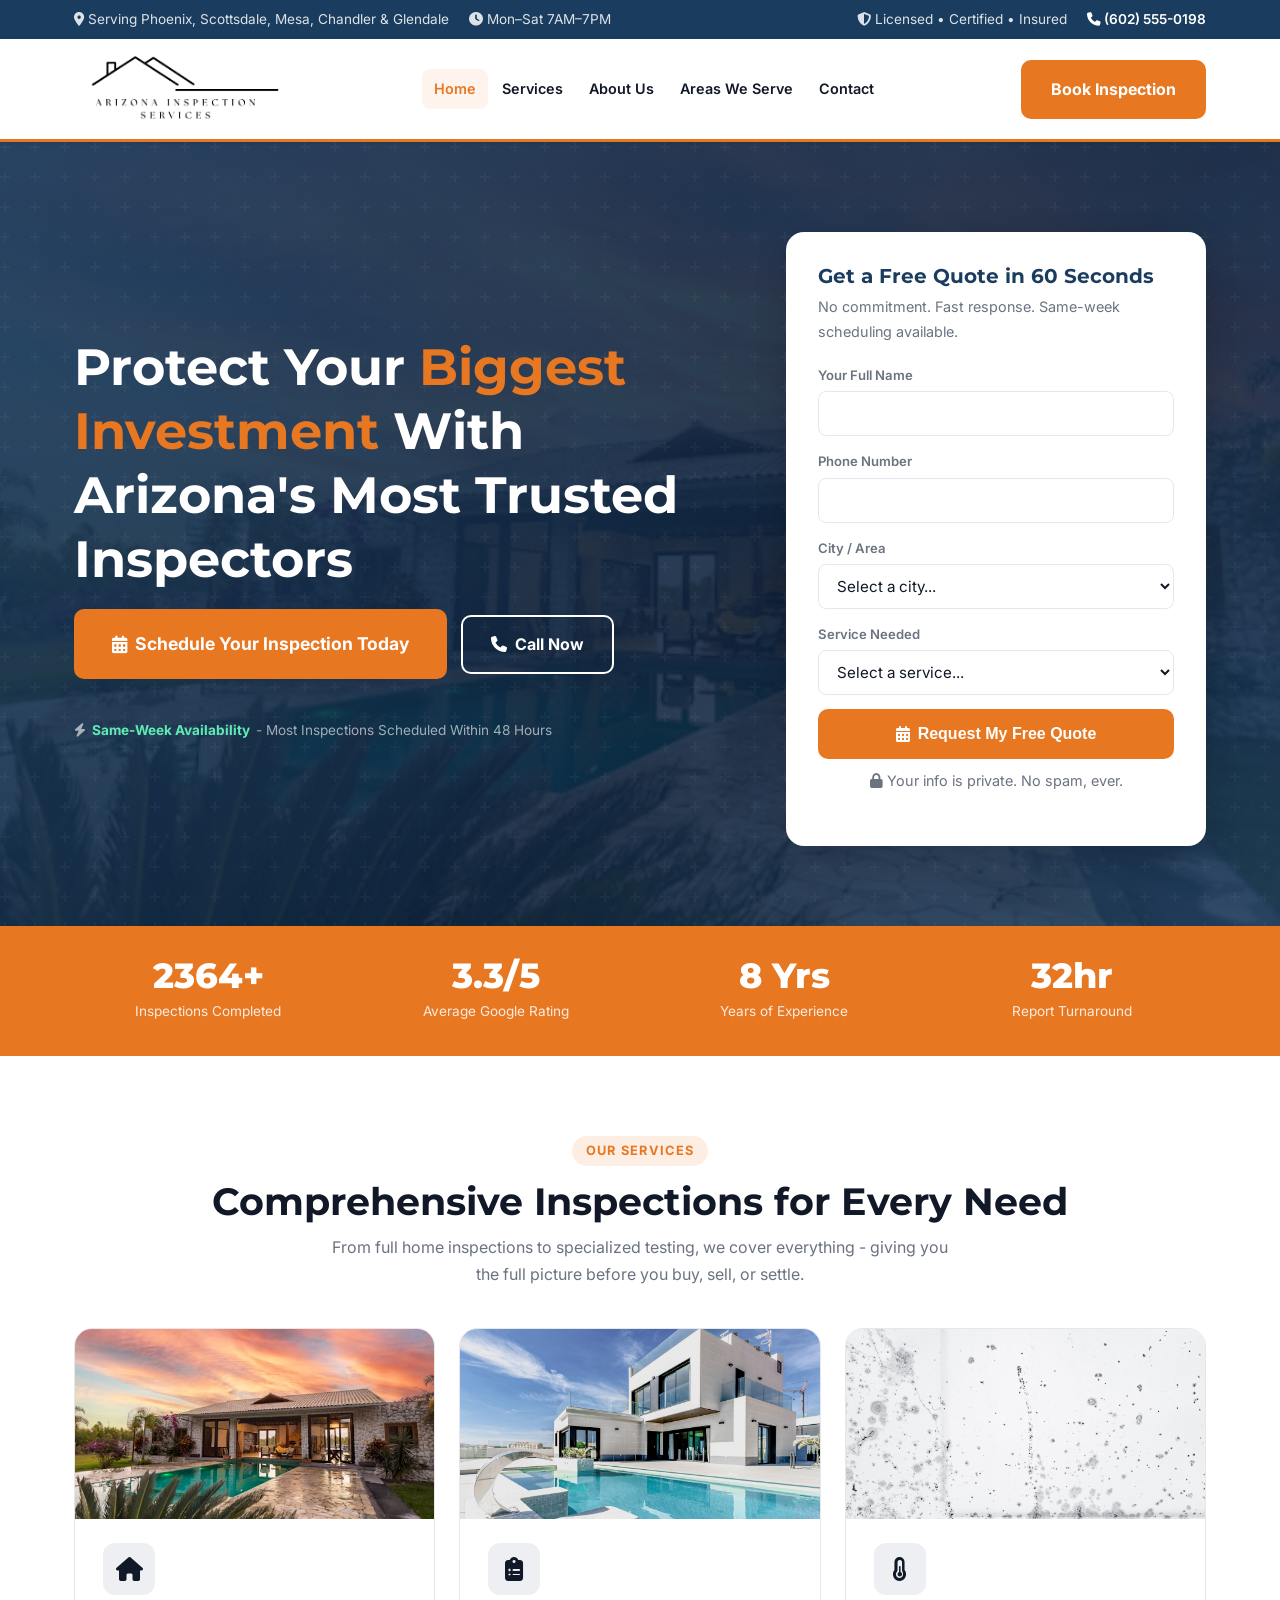
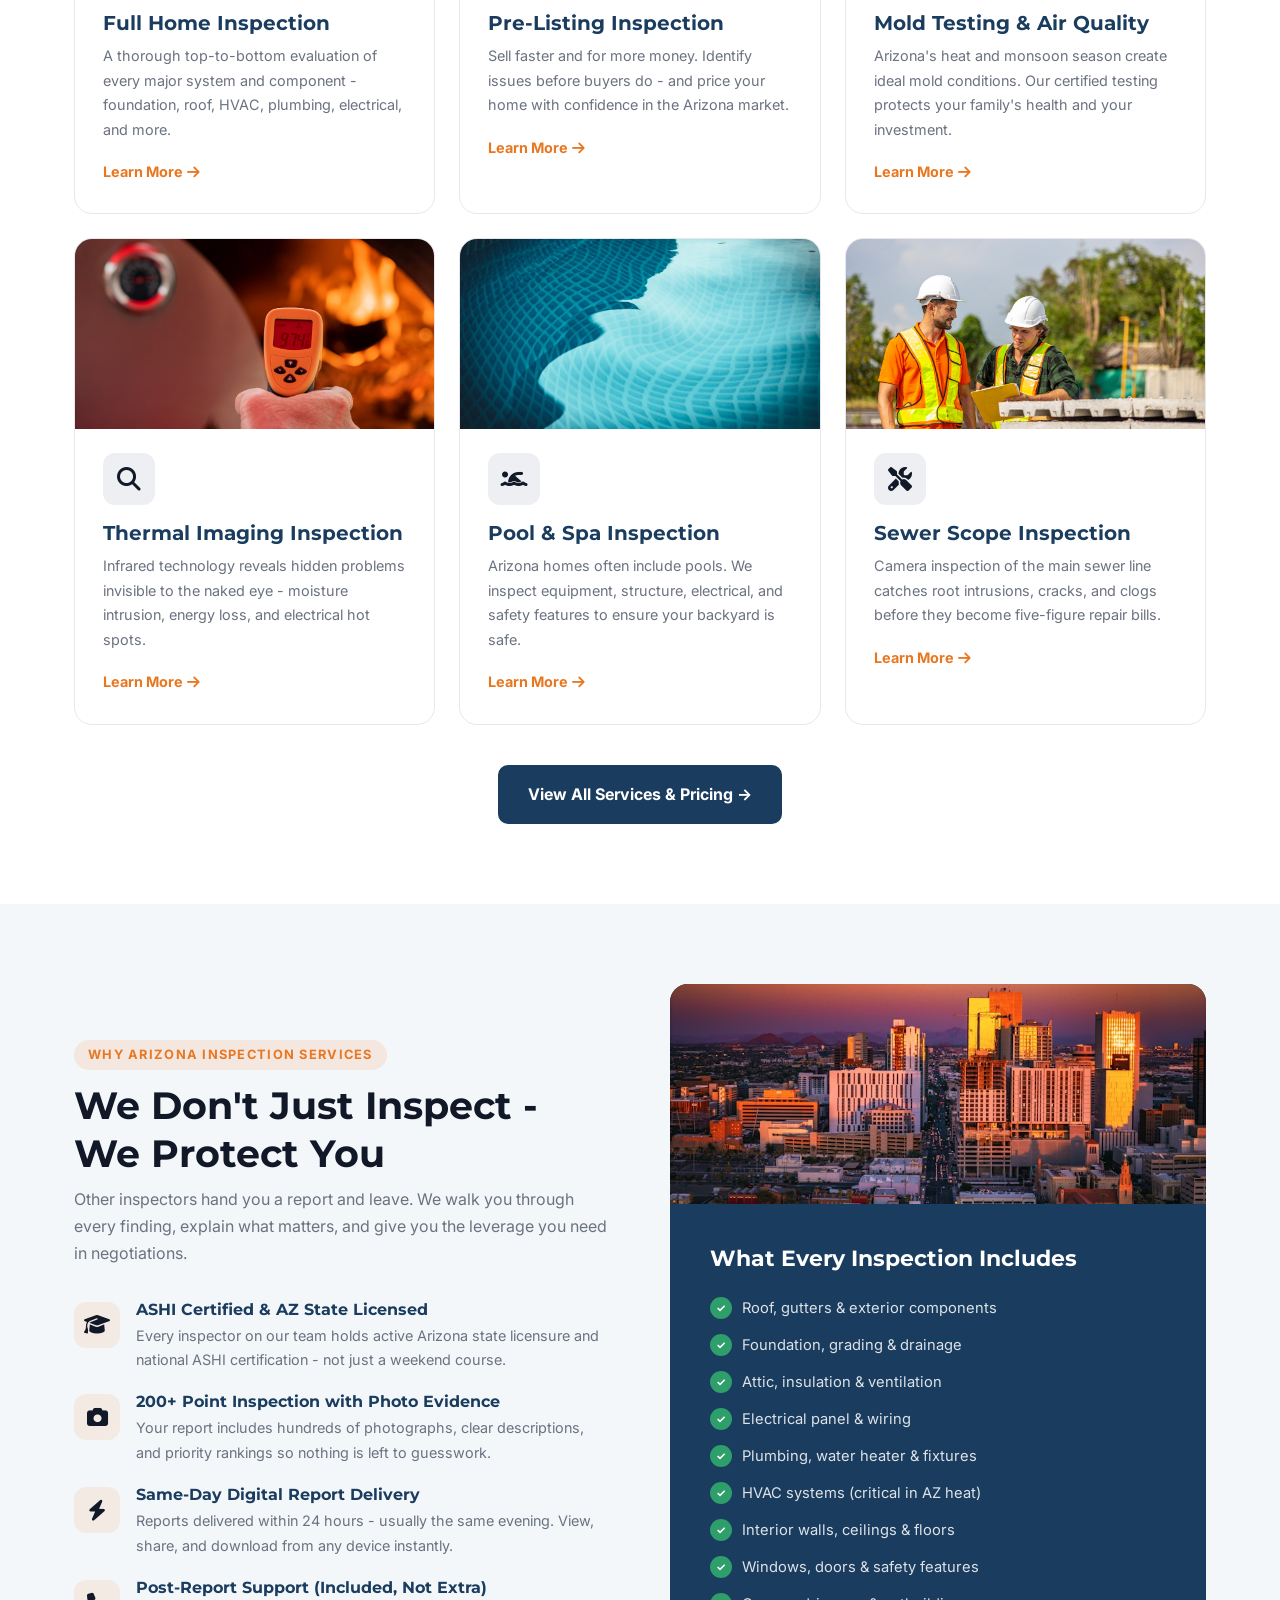
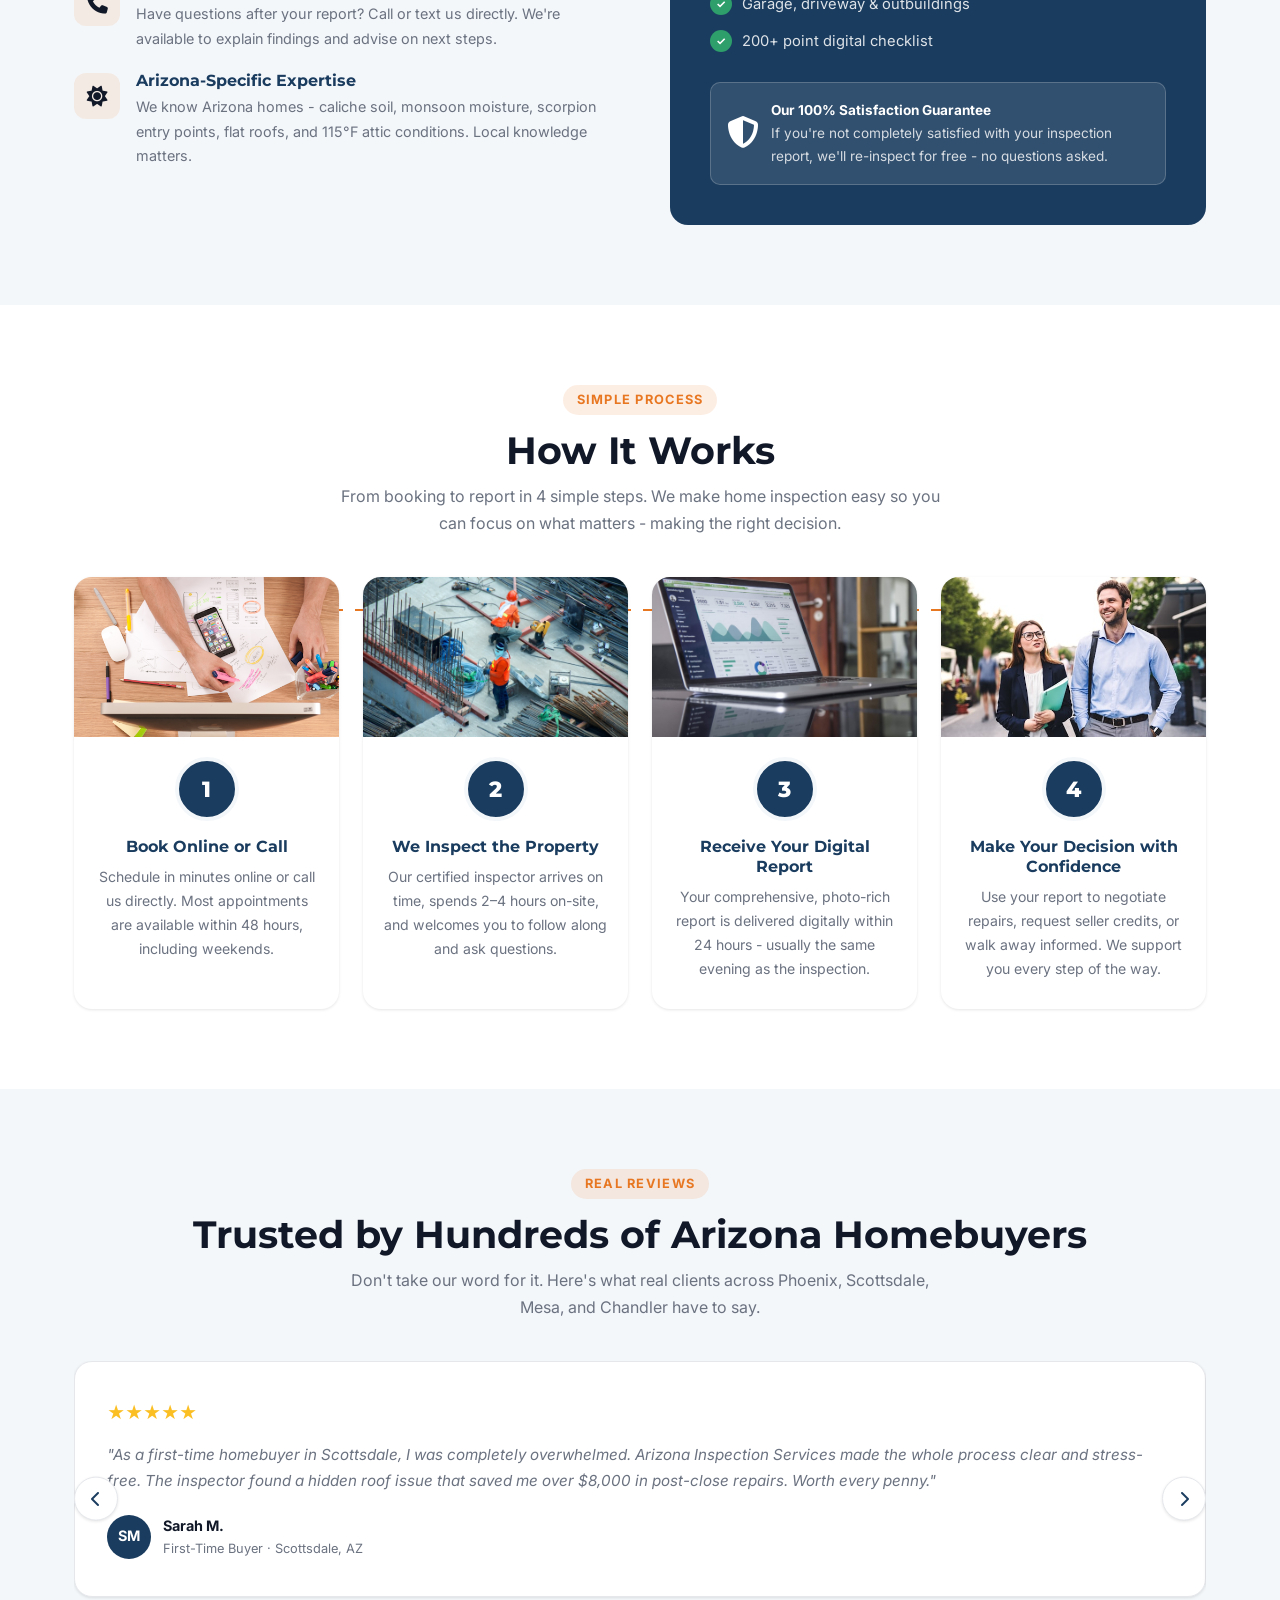
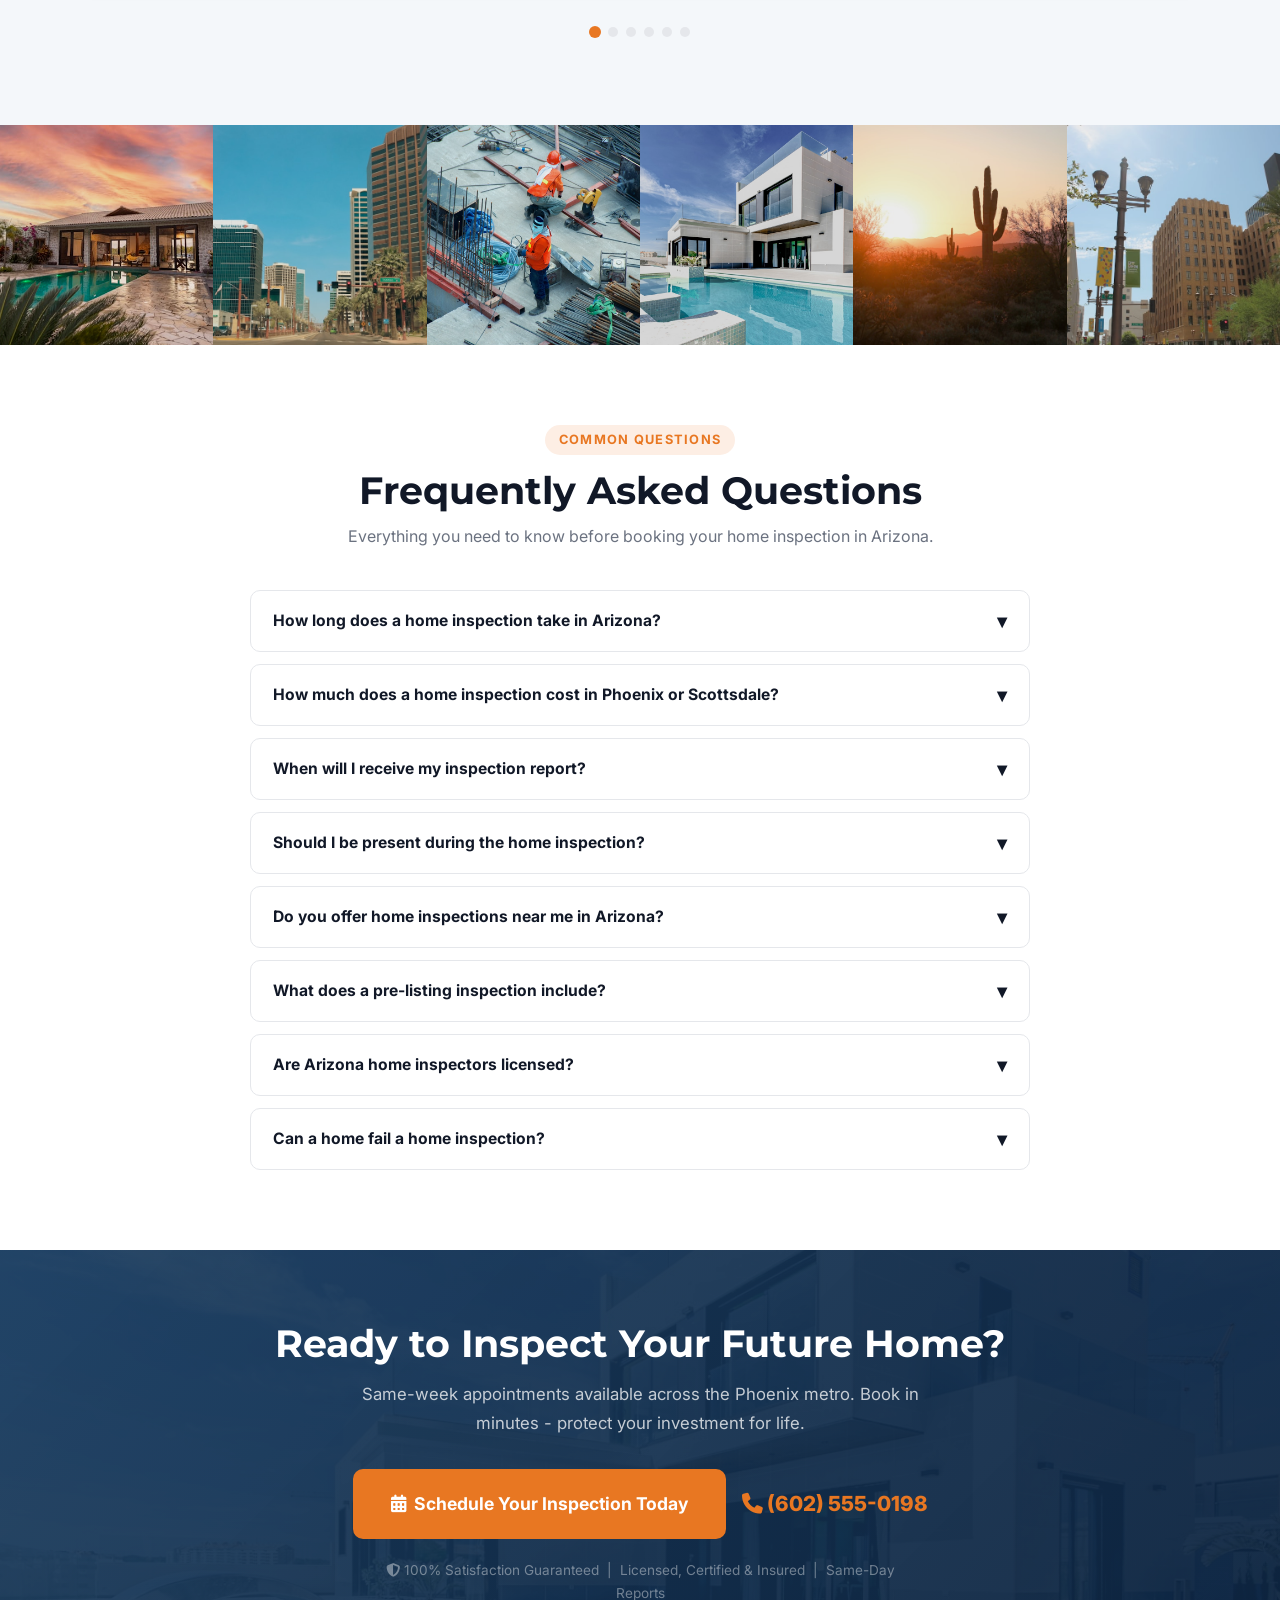
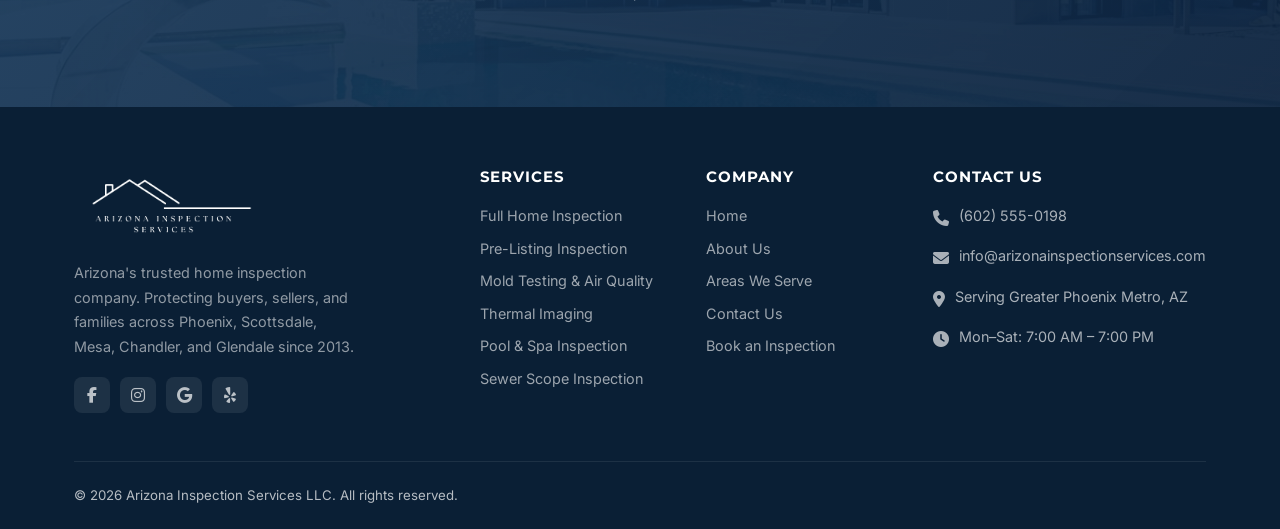
==== commit ec375d05: "main" ====
--- a/index.html
+++ b/index.html
@@ -190,7 +190,7 @@
       </div>
       <div class="services-grid">
         <div class="service-card fade-in fade-in-delay-1">
-          <img src="img/house-exterior-1.jpg" alt="Full Home Inspection" class="service-card-img" loading="lazy" />
+          <img src="img/house-pool.jpg" alt="Full Home Inspection" class="service-card-img" loading="lazy" />
           <div class="service-card-body">
           <div class="service-icon"><i class="fa-solid fa-house"></i></div>
           <h3>Full Home Inspection</h3>
@@ -297,7 +297,8 @@
           </div>
         </div>
         <div class="why-visual fade-in">
-          <img src="img/arizona-phoenix.jpg" alt="Arizona home inspection" class="why-visual-img" loading="lazy" />
+          <img src="img/az-city-skyline.jpg" alt="Arizona home inspection" class="why-visual-img" loading="lazy" />
+          <div class="why-visual-body">
           <h3>What Every Inspection Includes</h3>
           <div class="why-checklist">
             <div class="why-check">Roof, gutters &amp; exterior components</div>
@@ -317,6 +318,7 @@
               <p><strong>Our 100% Satisfaction Guarantee</strong><br/>If you're not completely satisfied with your inspection report, we'll re-inspect for free - no questions asked.</p>
             </div>
           </div>
+          </div><!-- /.why-visual-body -->
         </div>
       </div>
     </div>
@@ -454,12 +456,12 @@
   <!-- ===== PHOTO GALLERY STRIP ===== -->
   <section class="gallery-strip-section">
     <div class="gallery-strip">
-      <img src="img/house-exterior-1.jpg" alt="Arizona home exterior" loading="lazy" />
-      <img src="img/arizona-phoenix.jpg" alt="Phoenix neighborhood" loading="lazy" />
+      <img src="img/house-pool.jpg" alt="Arizona home exterior" loading="lazy" />
+      <img src="img/az-palm-street.jpg" alt="Phoenix neighborhood" loading="lazy" />
       <img src="img/inspector-work.jpg" alt="Home inspector at work" loading="lazy" />
       <img src="img/house-exterior-2.jpg" alt="Arizona house" loading="lazy" />
-      <img src="img/house-exterior-3.jpg" alt="Modern home" loading="lazy" />
-      <img src="img/house-exterior-4.jpg" alt="Residential property" loading="lazy" />
+      <img src="img/az-cactus-sunset.jpg" alt="Arizona desert sunset" loading="lazy" />
+      <img src="img/az-phoenix-street.jpg" alt="Phoenix Arizona downtown" loading="lazy" />
     </div>
   </section>
 
--- a/styles.css
+++ b/styles.css
@@ -198,7 +198,7 @@
 .hero {
   background:
     linear-gradient(135deg, rgba(26,60,94,0.92) 0%, rgba(13,36,64,0.88) 60%, rgba(26,60,94,0.85) 100%),
-    url('img/house-exterior-1.jpg') center/cover no-repeat;
+    url('img/house-pool.jpg') center/cover no-repeat;
   color: var(--white);
   padding: 90px 0 80px;
   position: relative;
@@ -421,17 +421,22 @@
 .why-visual {
   background: var(--primary);
   border-radius: var(--radius-lg);
-  padding: 40px;
+  padding: 0;
   color: var(--white);
   position: relative;
   overflow: hidden;
 }
 .why-visual-img {
-  width: calc(100% + 80px);
-  margin: -40px -40px 32px -40px;
+  width: 100%;
   height: 220px;
   object-fit: cover;
   display: block;
+}
+.why-visual-body {
+  padding: 40px;
+}
+.why-visual--no-img {
+  padding: 40px;
 }
 .why-visual::after {
   content: '';
@@ -1234,7 +1239,9 @@
   .hero-sub             { max-width: 100%; }
 
   .why-grid             { grid-template-columns: 1fr; gap: 40px; }
-  .why-visual           { padding: 32px; }
+  .why-visual           { padding: 0; }
+  .why-visual--no-img   { padding: 32px; }
+  .why-visual-body      { padding: 32px; }
 
   .footer-grid          { grid-template-columns: 1fr 1fr; gap: 36px; }
 
@@ -1323,7 +1330,9 @@
   .gallery-strip img      { height: 160px; }
 
   /* Why section */
-  .why-visual           { padding: 28px; }
+  .why-visual           { padding: 0; }
+  .why-visual--no-img   { padding: 28px; }
+  .why-visual-body      { padding: 28px; }
 
   /* CTA Banner */
   .cta-banner           { padding: 52px 0; }
@@ -1392,7 +1401,9 @@
   .services-nav a       { padding: 12px 14px; font-size: .78rem; }
 
   /* Why section checklist */
-  .why-visual           { padding: 22px 18px; }
+  .why-visual           { padding: 0; }
+  .why-visual--no-img   { padding: 22px 18px; }
+  .why-visual-body      { padding: 22px 18px; }
   .why-visual h3        { font-size: 1.15rem; }
 
   /* CTA */
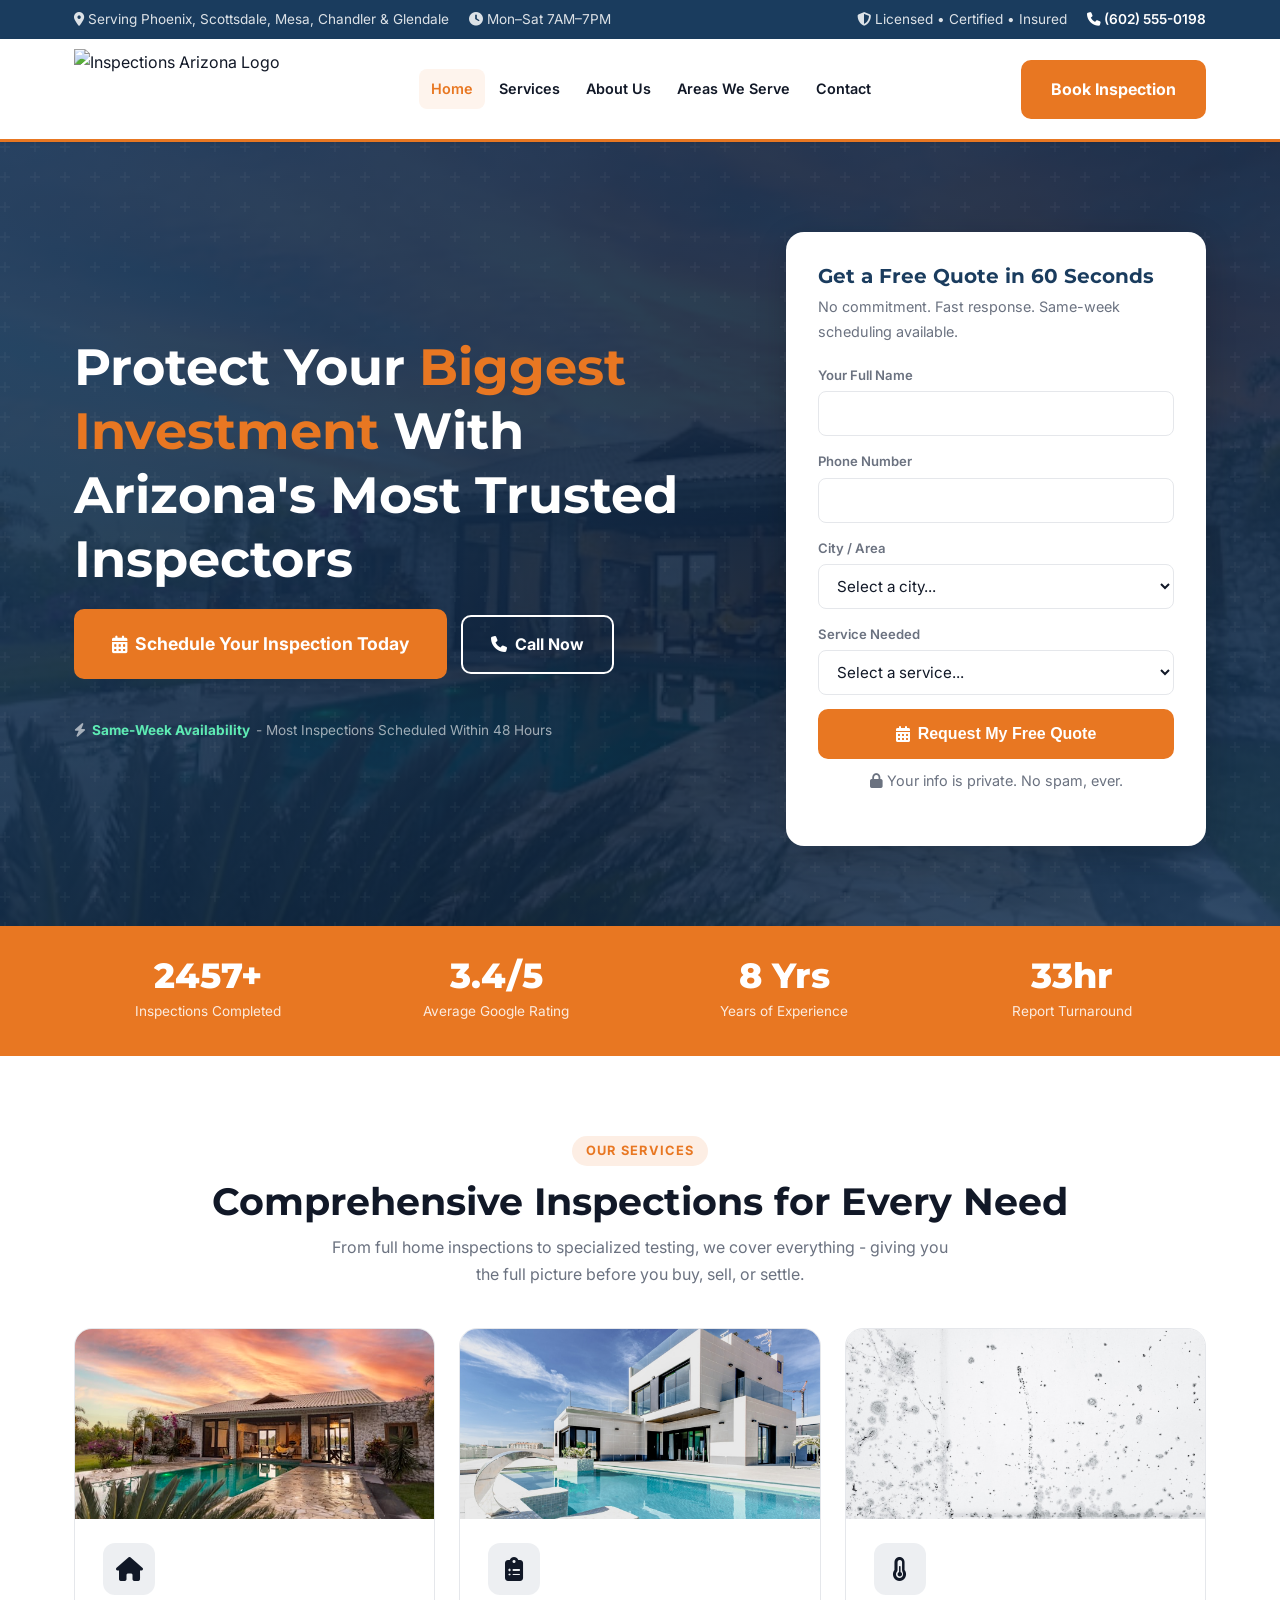
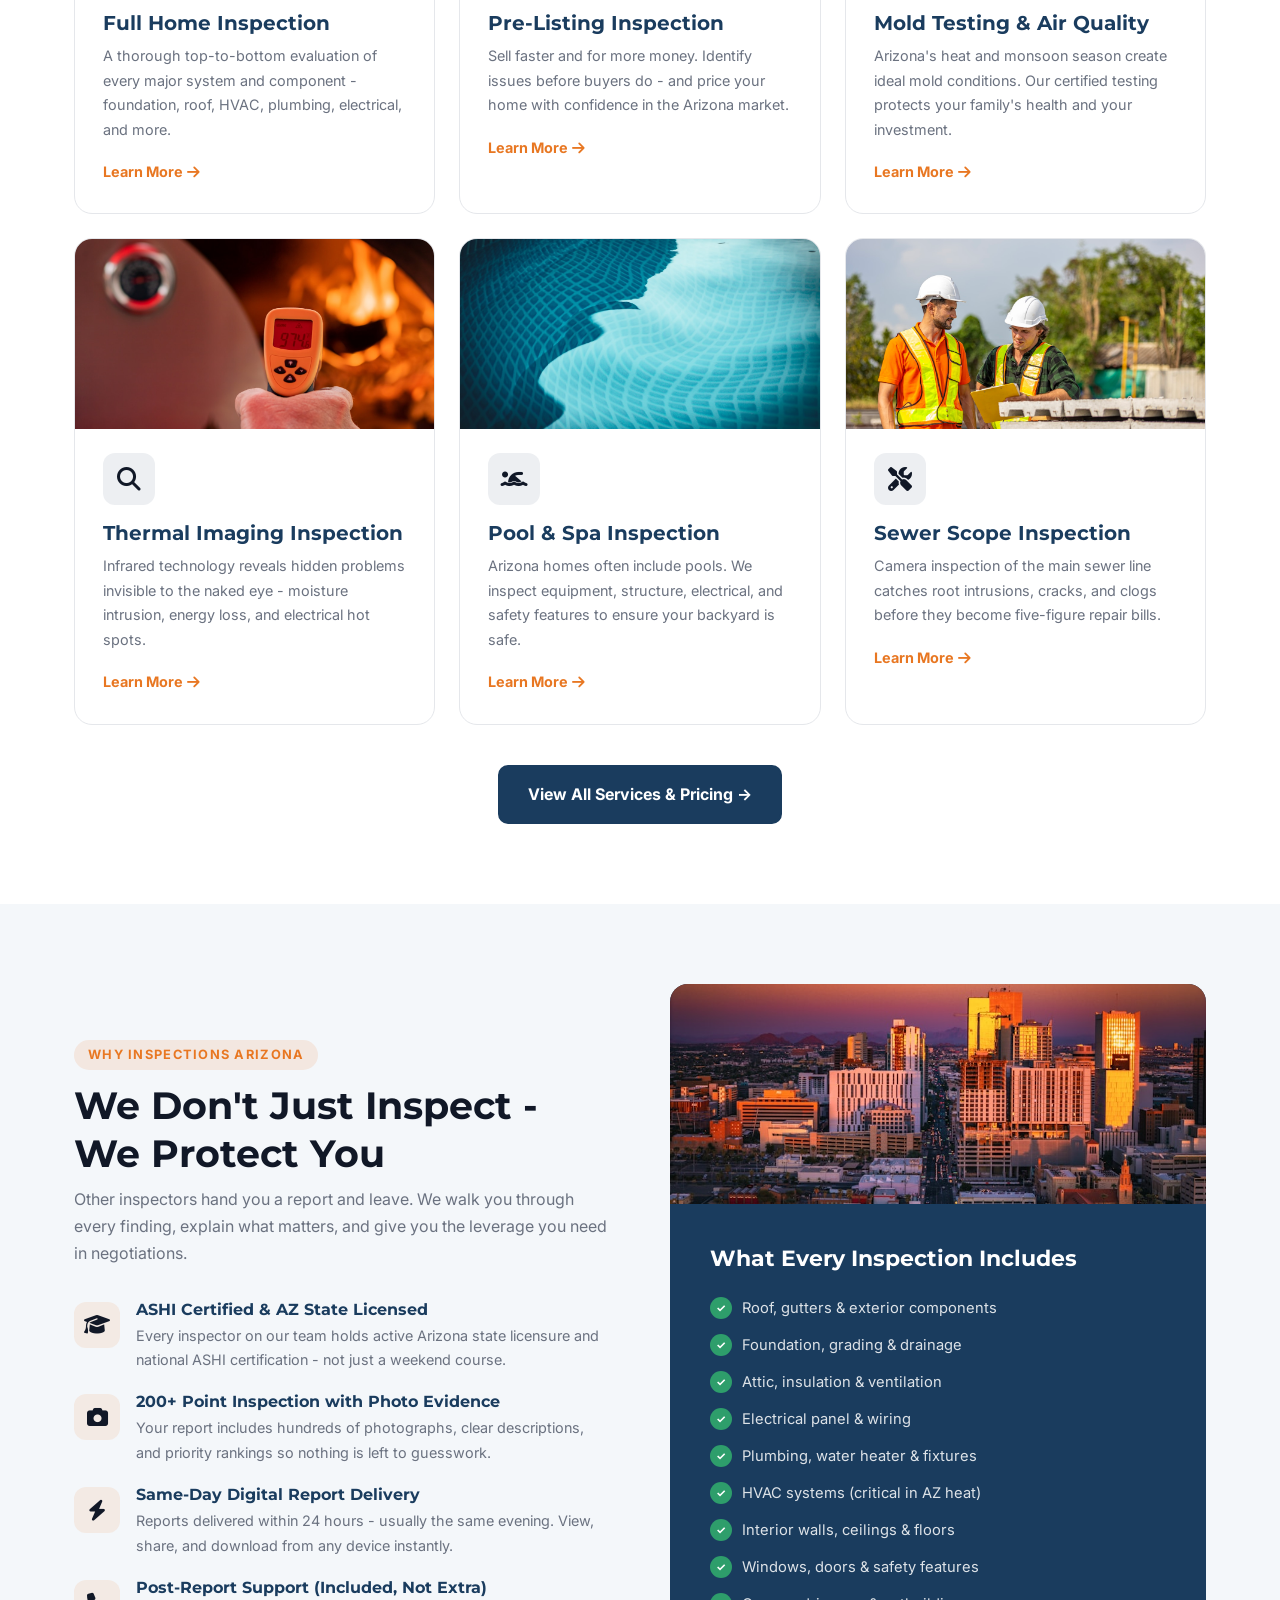
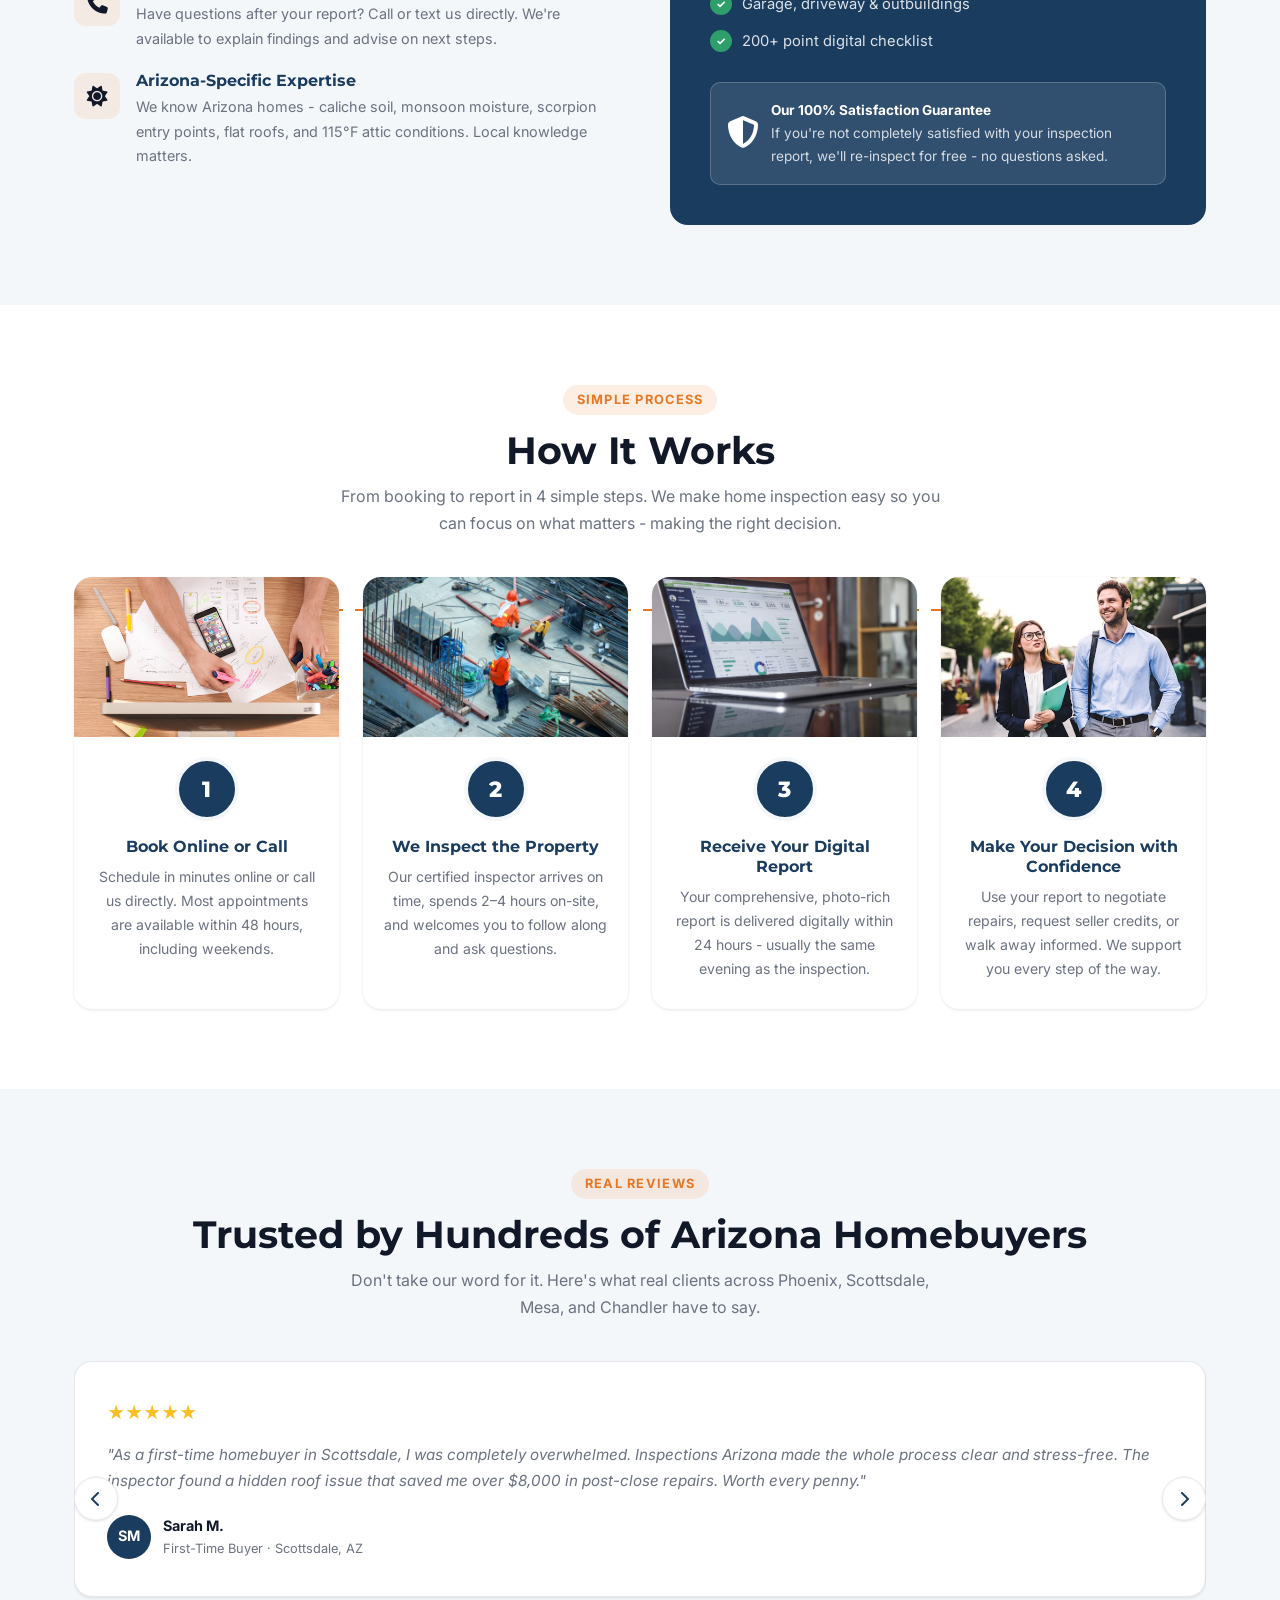
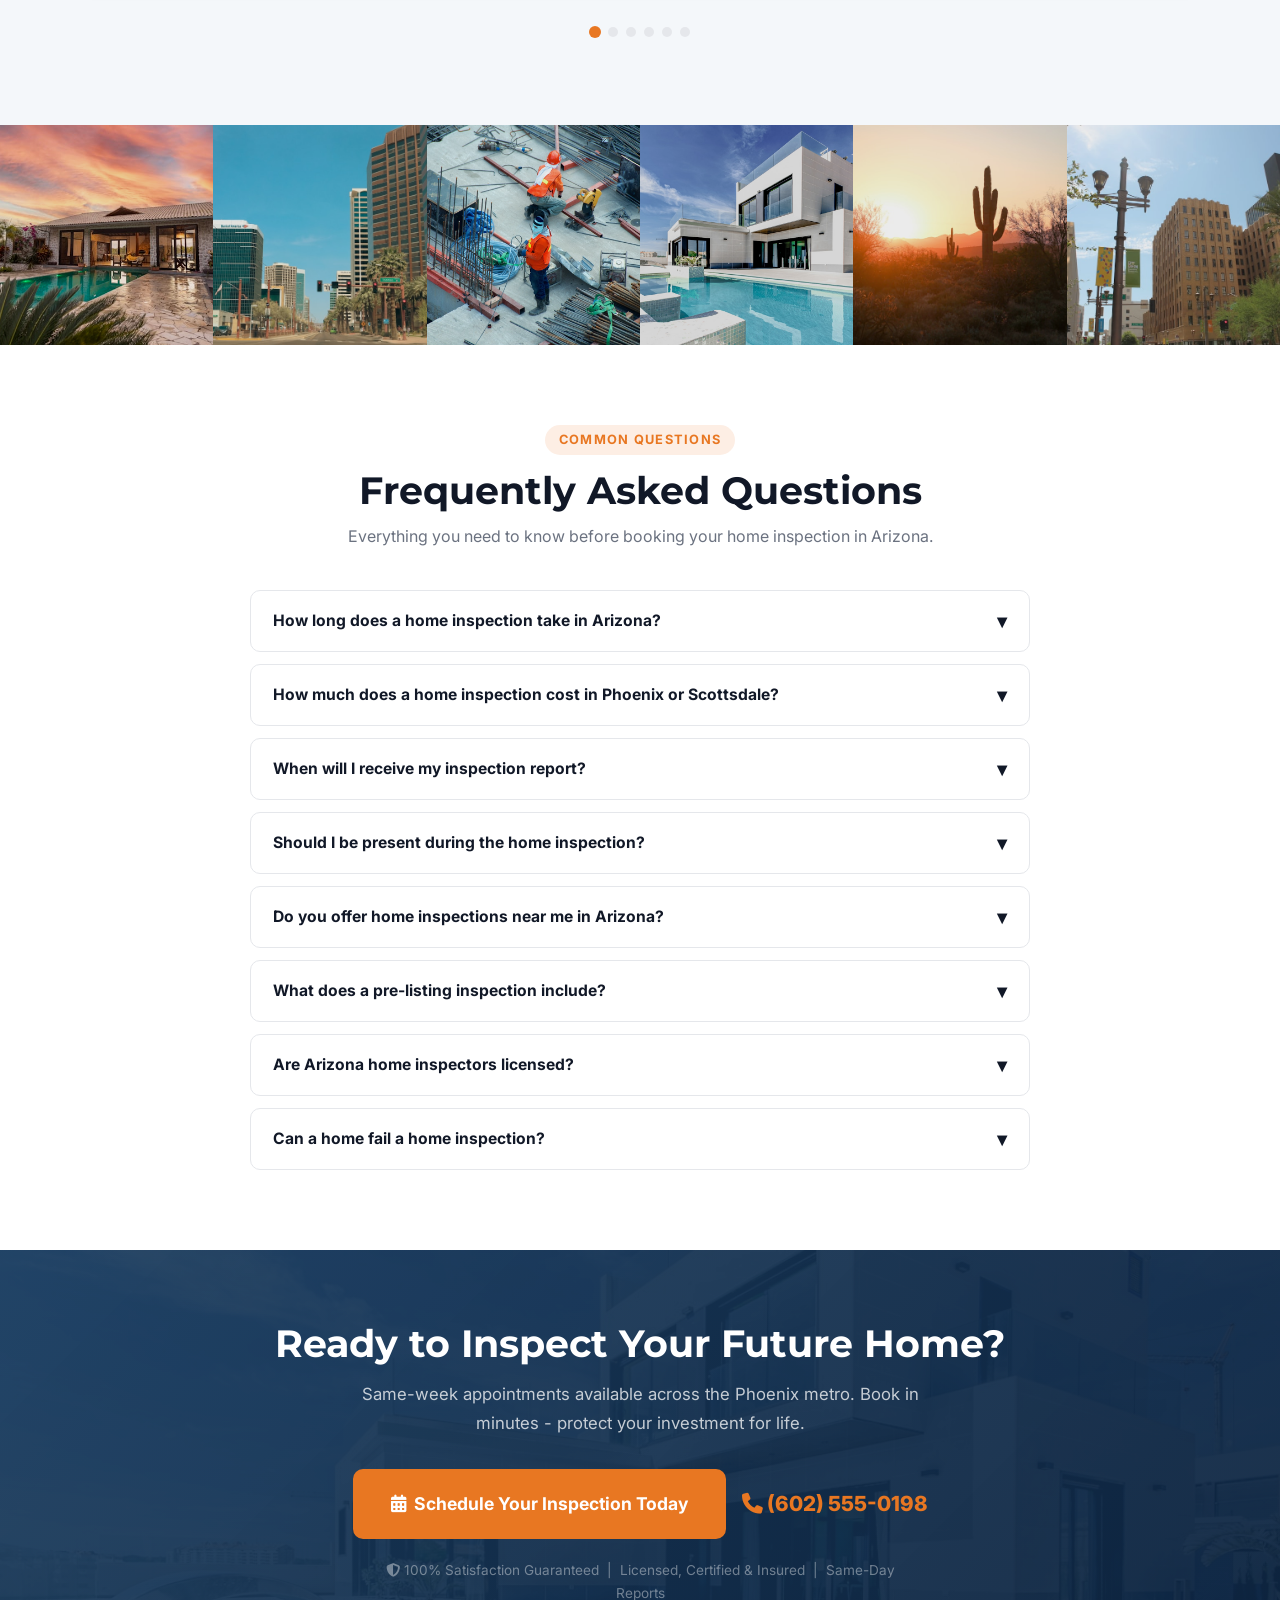
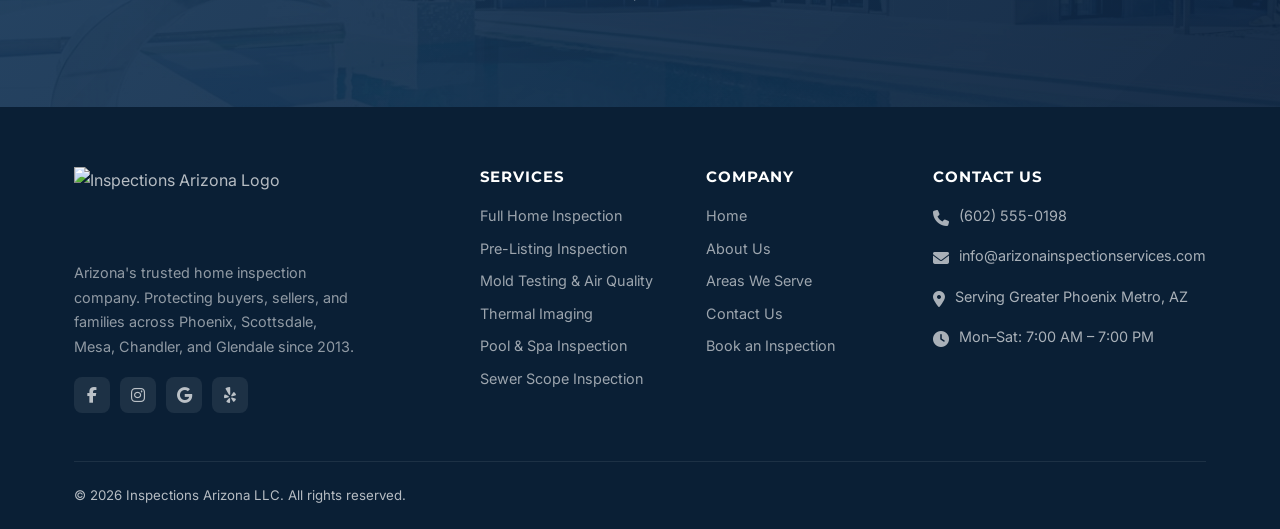
==== commit e686e197: "main" ====
--- a/index.html
+++ b/index.html
@@ -3,13 +3,13 @@
 <head>
   <meta charset="UTF-8" />
   <meta name="viewport" content="width=device-width, initial-scale=1.0" />
-  <title>Arizona Inspe             <p class="form-note"><i class="fa-solid fa-lock"></i> Your info is private. No spam, ever.</p>tion Services | Licensed Home Inspectors in Phoenix, Scottsdale & Beyond</title>
+  <title>Inspections Arizona | Licensed Home Inspectors in Phoenix, Scottsdale & Beyond</title>
   <meta name="description" content="Arizona's most trusted home inspection company. Licensed, certified & insured. Serving Phoenix, Scottsdale, Mesa, Chandler & Glendale. Same-week availability. Book online today." />
   <meta name="keywords" content="home inspection Arizona, home inspector Phoenix AZ, home inspection Scottsdale, pre-listing inspection Arizona, sewer scope inspection near me, mold testing Arizona" />
   <link rel="canonical" href="https://www.arizonainspectionservices.com/" />
 
   <!-- Open Graph -->
-  <meta property="og:title" content="Arizona Inspection Services | Licensed Home Inspectors" />
+  <meta property="og:title" content="Inspections Arizona | Licensed Home Inspectors" />
   <meta property="og:description" content="Arizona's most trusted home inspection company. Same-week availability. Serving Phoenix, Scottsdale, Mesa, Chandler & Glendale." />
   <meta property="og:type" content="website" />
   <meta property="og:url" content="https://www.arizonainspectionservices.com/" />
@@ -19,7 +19,7 @@
   {
     "@context": "https://schema.org",
     "@type": "HomeAndConstructionBusiness",
-    "name": "Arizona Inspection Services",
+    "name": "Inspections Arizona",
     "description": "Licensed, certified, and insured home inspection company serving Phoenix, Scottsdale, Mesa, Chandler, and Glendale, Arizona.",
     "url": "https://www.arizonainspectionservices.com",
     "telephone": "+16025550198",
@@ -67,7 +67,7 @@
   <nav class="navbar">
     <div class="container">
       <a href="index.html" class="logo">
-        <img src="img/logo.png" alt="Arizona Inspection Services Logo" class="logo-img" />
+        <img src="img/logo.png" alt="Inspections Arizona Logo" class="logo-img" />
       </a>
       <div class="nav-links">
         <a href="index.html" class="active">Home</a>
@@ -255,7 +255,7 @@
     <div class="container">
       <div class="why-grid">
         <div>
-          <span class="section-label">Why Arizona Inspection Services</span>
+          <span class="section-label">Why Inspections Arizona</span>
           <h2 class="section-title">We Don't Just Inspect - We Protect You</h2>
           <p style="color:var(--gray); margin-bottom:32px;">Other inspectors hand you a report and leave. We walk you through every finding, explain what matters, and give you the leverage you need in negotiations.</p>
           <div class="why-list">
@@ -381,7 +381,7 @@
         <div class="testimonial-track">
           <div class="testimonial-card">
             <div class="stars">★★★★★</div>
-            <p class="testimonial-text">"As a first-time homebuyer in Scottsdale, I was completely overwhelmed. Arizona Inspection Services made the whole process clear and stress-free. The inspector found a hidden roof issue that saved me over $8,000 in post-close repairs. Worth every penny."</p>
+            <p class="testimonial-text">"As a first-time homebuyer in Scottsdale, I was completely overwhelmed. Inspections Arizona made the whole process clear and stress-free. The inspector found a hidden roof issue that saved me over $8,000 in post-close repairs. Worth every penny."</p>
             <div class="testimonial-author">
               <div class="author-avatar">SM</div>
               <div>
@@ -392,7 +392,7 @@
           </div>
           <div class="testimonial-card">
             <div class="stars">★★★★★</div>
-            <p class="testimonial-text">"I've worked with a lot of home inspectors as a real estate agent in Phoenix. Arizona Inspection Services is my go-to referral every single time. Their reports are detailed, delivered fast, and their inspectors are professional and thorough. My clients love them."</p>
+            <p class="testimonial-text">"I've worked with a lot of home inspectors as a real estate agent in Phoenix. Inspections Arizona is my go-to referral every single time. Their reports are detailed, delivered fast, and their inspectors are professional and thorough. My clients love them."</p>
             <div class="testimonial-author">
               <div class="author-avatar">DR</div>
               <div>
@@ -500,7 +500,7 @@
         </div>
         <div class="faq-item">
           <button class="faq-question">Are Arizona home inspectors licensed? <span class="faq-chevron">▾</span></button>
-          <div class="faq-answer">Yes. The state of Arizona requires home inspectors to be licensed through the Arizona Board of Technical Registration (BTR). All Arizona Inspection Services inspectors hold active AZ state licensure, national ASHI certification, and carry full E&amp;O and general liability insurance.</div>
+          <div class="faq-answer">Yes. The state of Arizona requires home inspectors to be licensed through the Arizona Board of Technical Registration (BTR). All Inspections Arizona inspectors hold active AZ state licensure, national ASHI certification, and carry full E&amp;O and general liability insurance.</div>
         </div>
         <div class="faq-item">
           <button class="faq-question">Can a home fail a home inspection? <span class="faq-chevron">▾</span></button>
@@ -531,7 +531,7 @@
       <div class="footer-grid">
         <div class="footer-brand">
           <a href="index.html" class="logo">
-            <img src="img/white logo.png" alt="Arizona Inspection Services Logo" class="logo-img" />
+            <img src="img/white logo.png" alt="Inspections Arizona Logo" class="logo-img" />
           </a>
           <p>Arizona's trusted home inspection company. Protecting buyers, sellers, and families across Phoenix, Scottsdale, Mesa, Chandler, and Glendale since 2013.</p>
           <div class="footer-social">
@@ -583,7 +583,7 @@
         </div>
       </div>
       <div class="footer-bottom">
-        <span>© 2026 Arizona Inspection Services LLC. All rights reserved.</span>
+        <span>© 2026 Inspections Arizona LLC. All rights reserved.</span>
       </div>
     </div>
   </footer>
--- a/styles.css
+++ b/styles.css
@@ -1,5 +1,5 @@
 /* ============================================
-   ARIZONA INSPECTION SERVICES - MAIN STYLESHEET
+   INSPECTIONS ARIZONA - MAIN STYLESHEET
    ============================================ */
 
 /* --- Reset & Base --- */
